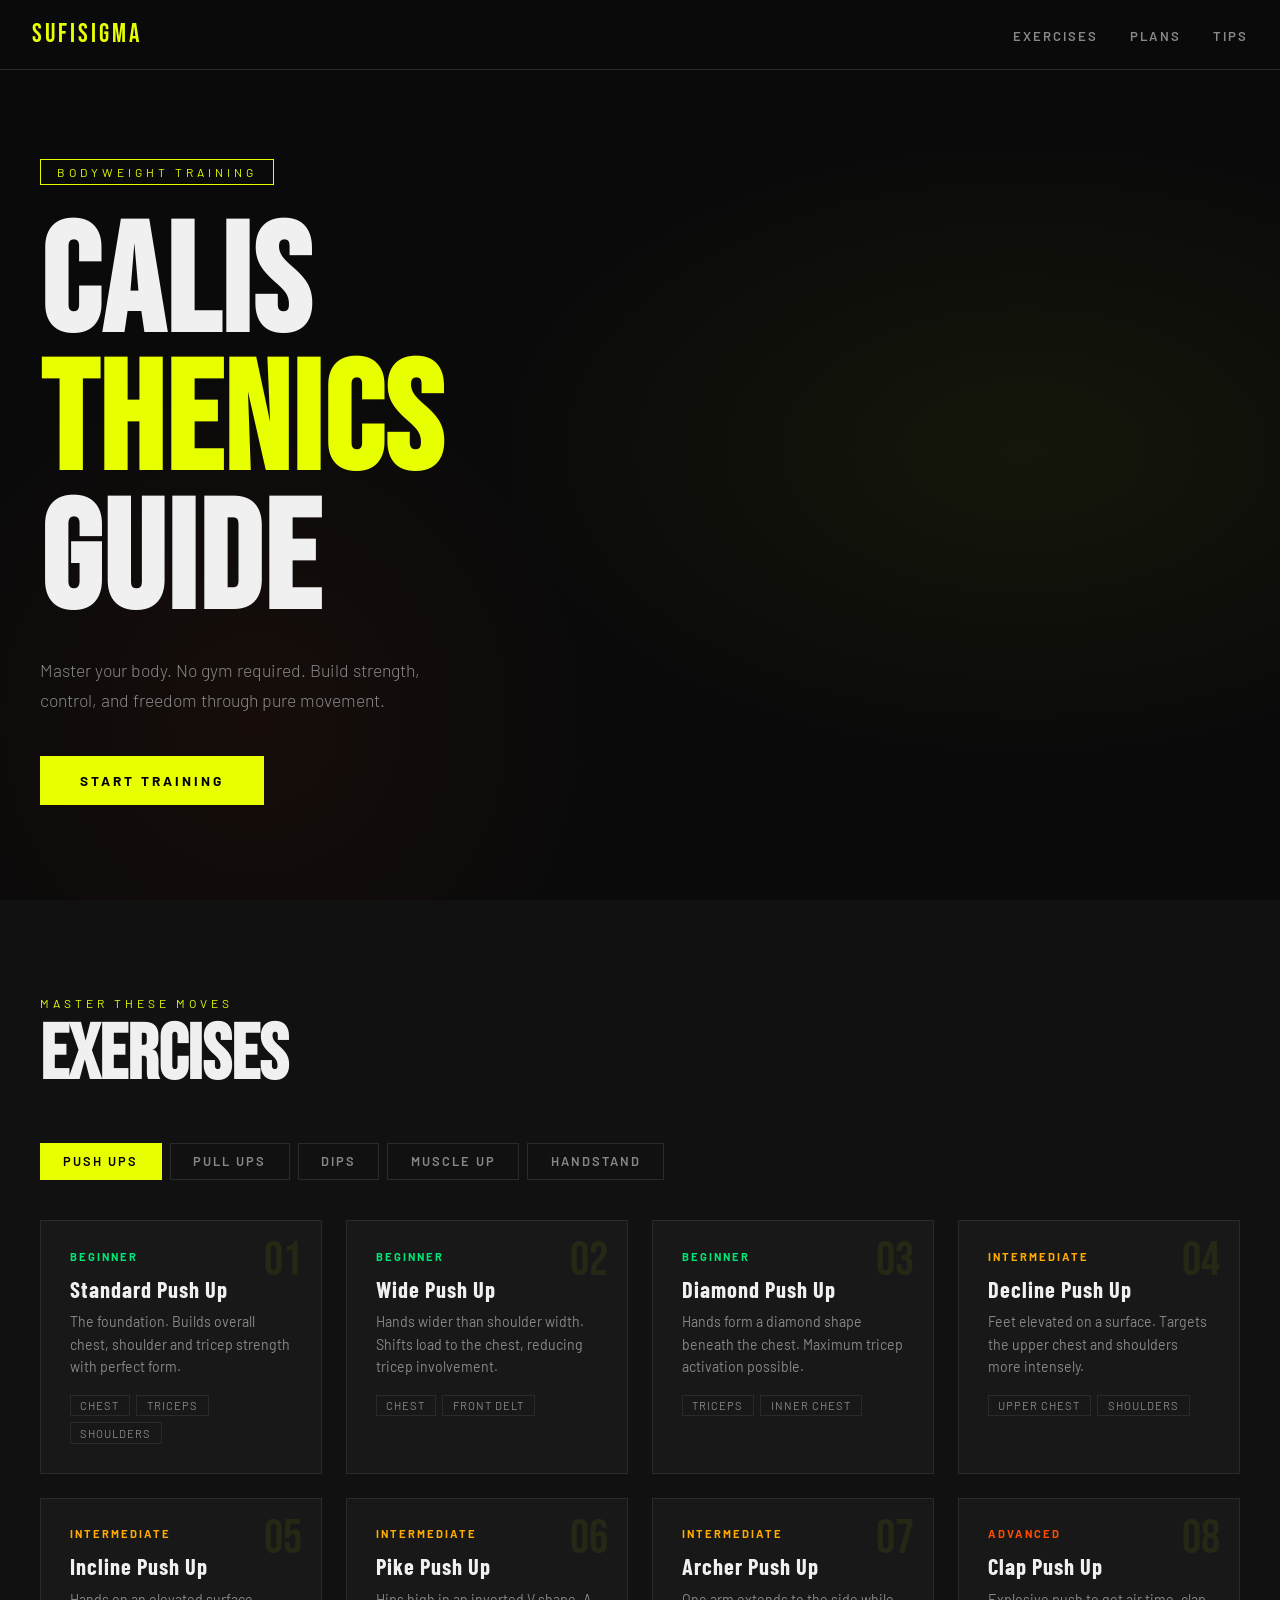
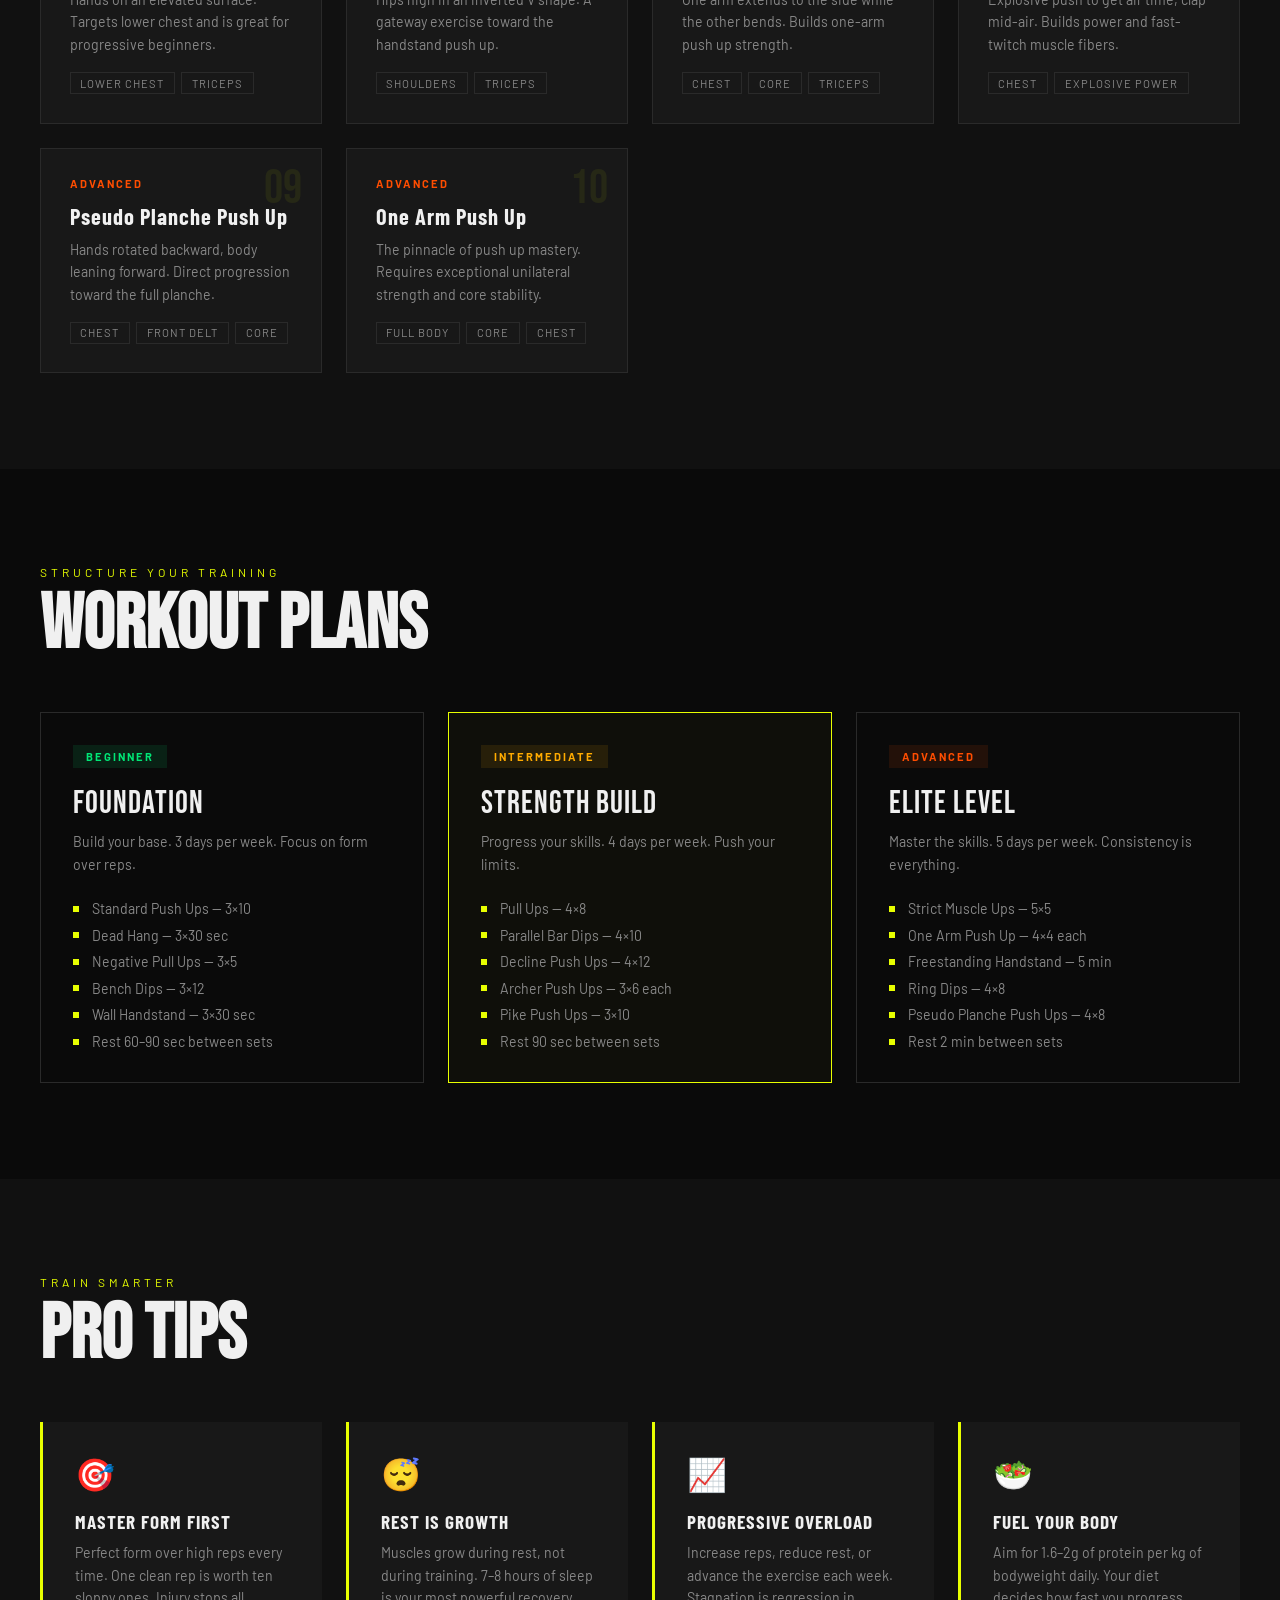
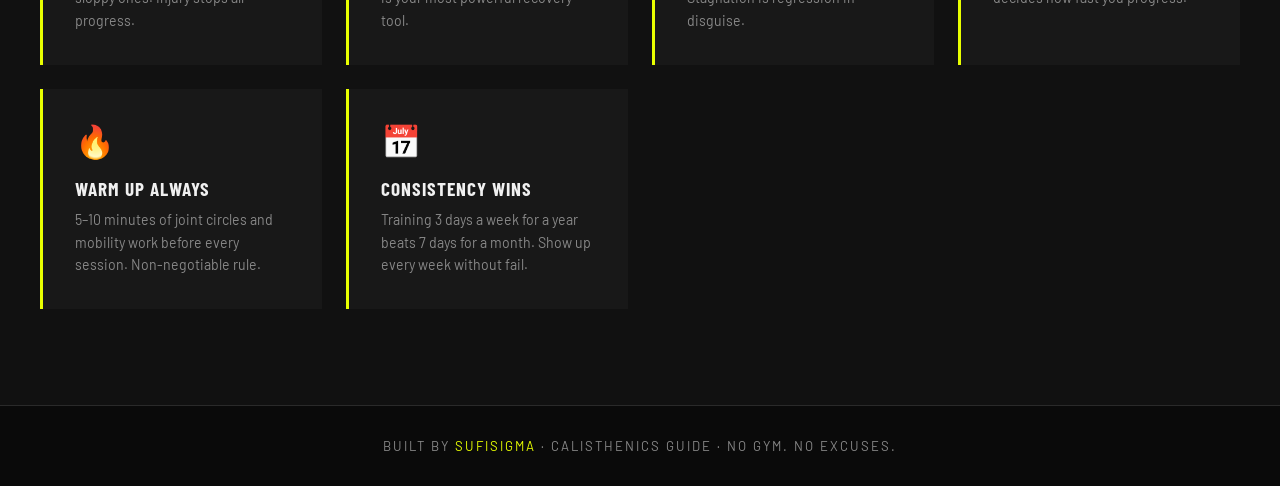
==== index.html @ 06568fb3 "Add files via upload" ====
<!DOCTYPE html>
<html lang="en">
<head>
<meta charset="UTF-8">
<meta name="viewport" content="width=device-width, initial-scale=1.0">
<title>SufiSigma | Calisthenics Guide</title>
<link href="https://fonts.googleapis.com/css2?family=Bebas+Neue&family=Barlow:wght@300;400;600;700&family=Barlow+Condensed:wght@700;900&display=swap" rel="stylesheet">
<style>
  :root {
    --bg: #0a0a0a;
    --bg2: #111111;
    --bg3: #181818;
    --accent: #e8ff00;
    --accent2: #ff4d00;
    --text: #f0f0f0;
    --muted: #888;
    --border: #2a2a2a;
  }
  * { margin: 0; padding: 0; box-sizing: border-box; }
  html { scroll-behavior: smooth; }
  body { background: var(--bg); color: var(--text); font-family: 'Barlow', sans-serif; overflow-x: hidden; }
  nav {
    position: fixed; top: 0; left: 0; right: 0; z-index: 100;
    display: flex; justify-content: space-between; align-items: center;
    padding: 1.2rem 2rem;
    background: rgba(10,10,10,0.9); backdrop-filter: blur(10px);
    border-bottom: 1px solid var(--border);
  }
  .nav-logo { font-family: 'Bebas Neue', sans-serif; font-size: 1.6rem; letter-spacing: 3px; color: var(--accent); }
  .nav-links { display: flex; gap: 2rem; list-style: none; }
  .nav-links a { color: var(--muted); text-decoration: none; font-size: 0.82rem; letter-spacing: 2px; text-transform: uppercase; font-weight: 600; transition: color 0.2s; }
  .nav-links a:hover { color: var(--accent); }
  .hero {
    min-height: 100vh; display: flex; align-items: center;
    position: relative; padding: 8rem 2rem 4rem; overflow: hidden;
  }
  .hero-bg {
    position: absolute; inset: 0;
    background: radial-gradient(ellipse 60% 50% at 80% 50%, rgba(232,255,0,0.05) 0%, transparent 70%),
                radial-gradient(ellipse 40% 60% at 20% 80%, rgba(255,77,0,0.05) 0%, transparent 70%);
  }
  .hero-content { max-width: 1200px; margin: 0 auto; width: 100%; position: relative; z-index: 1; }
  .hero-tag {
    display: inline-block; font-size: 0.75rem; letter-spacing: 4px; text-transform: uppercase;
    color: var(--accent); border: 1px solid var(--accent); padding: 0.3rem 1rem; margin-bottom: 2rem;
    animation: fadeUp 0.8s ease both;
  }
  .hero-title {
    font-family: 'Bebas Neue', sans-serif; font-size: clamp(4rem, 12vw, 10rem);
    line-height: 0.9; letter-spacing: 2px; animation: fadeUp 0.8s ease 0.1s both;
  }
  .hero-title span { color: var(--accent); }
  .hero-subtitle { font-size: 1.1rem; color: var(--muted); margin-top: 1.5rem; max-width: 400px; line-height: 1.7; font-weight: 300; animation: fadeUp 0.8s ease 0.2s both; }
  .hero-cta {
    display: inline-block; margin-top: 2.5rem; padding: 1rem 2.5rem;
    background: var(--accent); color: #000; font-weight: 700; font-size: 0.85rem;
    letter-spacing: 3px; text-transform: uppercase; text-decoration: none; transition: all 0.2s;
    animation: fadeUp 0.8s ease 0.3s both;
  }
  .hero-cta:hover { background: var(--accent2); color: #fff; transform: translateY(-2px); }
  section { padding: 6rem 2rem; }
  .section-inner { max-width: 1200px; margin: 0 auto; }
  .section-label { font-size: 0.75rem; letter-spacing: 4px; text-transform: uppercase; color: var(--accent); margin-bottom: 0.5rem; }
  .section-title { font-family: 'Bebas Neue', sans-serif; font-size: clamp(2.5rem, 6vw, 5rem); line-height: 1; margin-bottom: 3rem; }
  #exercises { background: var(--bg2); }
  .exercise-tabs { display: flex; gap: 0.5rem; flex-wrap: wrap; margin-bottom: 2.5rem; }
  .tab-btn {
    padding: 0.6rem 1.4rem; background: transparent; border: 1px solid var(--border);
    color: var(--muted); font-family: 'Barlow', sans-serif; font-size: 0.8rem; letter-spacing: 2px;
    text-transform: uppercase; cursor: pointer; transition: all 0.2s; font-weight: 600;
  }
  .tab-btn:hover, .tab-btn.active { background: var(--accent); border-color: var(--accent); color: #000; }
  .exercise-panel { display: none; }
  .exercise-panel.active { display: block; }
  .exercise-grid { display: grid; grid-template-columns: repeat(auto-fill, minmax(280px, 1fr)); gap: 1.5rem; }
  .exercise-card {
    background: var(--bg3); border: 1px solid var(--border); padding: 1.8rem;
    position: relative; overflow: hidden; transition: all 0.3s; cursor: pointer;
  }
  .exercise-card::before { content: ''; position: absolute; bottom: 0; left: 0; height: 3px; width: 0; background: var(--accent); transition: width 0.3s; }
  .exercise-card:hover { border-color: var(--accent); transform: translateY(-4px); }
  .exercise-card:hover::before { width: 100%; }
  .card-num { font-family: 'Bebas Neue', sans-serif; font-size: 3rem; color: rgba(232,255,0,0.07); position: absolute; top: 1rem; right: 1.2rem; line-height: 1; }
  .card-level { font-size: 0.7rem; letter-spacing: 2px; text-transform: uppercase; margin-bottom: 0.8rem; font-weight: 700; }
  .level-beginner { color: #00e676; }
  .level-intermediate { color: #ffab00; }
  .level-advanced { color: var(--accent2); }
  .card-title { font-family: 'Barlow Condensed', sans-serif; font-size: 1.4rem; font-weight: 700; margin-bottom: 0.6rem; letter-spacing: 1px; }
  .card-desc { font-size: 0.88rem; color: var(--muted); line-height: 1.6; }
  .card-muscles { margin-top: 1rem; display: flex; flex-wrap: wrap; gap: 0.4rem; }
  .muscle-tag { font-size: 0.7rem; padding: 0.2rem 0.6rem; border: 1px solid var(--border); color: var(--muted); letter-spacing: 1px; text-transform: uppercase; }
  #plans { background: var(--bg); }
  .plans-grid { display: grid; grid-template-columns: repeat(auto-fit, minmax(300px, 1fr)); gap: 1.5rem; }
  .plan-card { border: 1px solid var(--border); padding: 2rem; transition: all 0.3s; }
  .plan-card.featured { border-color: var(--accent); background: rgba(232,255,0,0.02); }
  .plan-card:hover { transform: translateY(-4px); }
  .plan-badge { display: inline-block; font-size: 0.7rem; letter-spacing: 2px; text-transform: uppercase; font-weight: 700; margin-bottom: 1rem; padding: 0.3rem 0.8rem; }
  .badge-beginner { background: rgba(0,230,118,0.1); color: #00e676; }
  .badge-intermediate { background: rgba(255,171,0,0.1); color: #ffab00; }
  .badge-advanced { background: rgba(255,77,0,0.1); color: var(--accent2); }
  .plan-title { font-family: 'Bebas Neue', sans-serif; font-size: 2rem; margin-bottom: 0.5rem; letter-spacing: 1px; }
  .plan-desc { font-size: 0.88rem; color: var(--muted); line-height: 1.6; margin-bottom: 1.5rem; }
  .plan-list { list-style: none; display: flex; flex-direction: column; gap: 0.6rem; }
  .plan-list li { display: flex; align-items: center; gap: 0.8rem; font-size: 0.88rem; color: var(--muted); }
  .plan-list li::before { content: ''; width: 6px; height: 6px; background: var(--accent); flex-shrink: 0; }
  #tips { background: var(--bg2); }
  .tips-grid { display: grid; grid-template-columns: repeat(auto-fit, minmax(250px, 1fr)); gap: 1.5rem; }
  .tip-card { padding: 2rem; border-left: 3px solid var(--accent); background: var(--bg3); transition: all 0.3s; }
  .tip-card:hover { transform: translateX(6px); }
  .tip-icon { font-size: 2rem; margin-bottom: 1rem; }
  .tip-title { font-family: 'Barlow Condensed', sans-serif; font-size: 1.2rem; font-weight: 700; letter-spacing: 1px; margin-bottom: 0.6rem; text-transform: uppercase; }
  .tip-text { font-size: 0.88rem; color: var(--muted); line-height: 1.6; }
  footer { border-top: 1px solid var(--border); padding: 2rem; text-align: center; color: var(--muted); font-size: 0.82rem; letter-spacing: 2px; text-transform: uppercase; }
  footer span { color: var(--accent); }
  @keyframes fadeUp { from { opacity: 0; transform: translateY(30px); } to { opacity: 1; transform: translateY(0); } }
  .fade-in { opacity: 0; transform: translateY(20px); transition: opacity 0.6s ease, transform 0.6s ease; }
  .fade-in.visible { opacity: 1; transform: translateY(0); }
  ::-webkit-scrollbar { width: 4px; }
  ::-webkit-scrollbar-track { background: var(--bg); }
  ::-webkit-scrollbar-thumb { background: var(--accent); }
  @media (max-width: 600px) {
    nav { padding: 1rem; }
    .nav-links { gap: 1rem; }
    .nav-links a { font-size: 0.72rem; }
    section { padding: 4rem 1.2rem; }
  }
</style>
</head>
<body>

<nav>
  <div class="nav-logo">SufiSigma</div>
  <ul class="nav-links">
    <li><a href="#exercises">Exercises</a></li>
    <li><a href="#plans">Plans</a></li>
    <li><a href="#tips">Tips</a></li>
  </ul>
</nav>

<section class="hero">
  <div class="hero-bg"></div>
  <div class="hero-content">
    <div class="hero-tag">Bodyweight Training</div>
    <h1 class="hero-title">CALIS<br><span>THENICS</span><br>GUIDE</h1>
    <p class="hero-subtitle">Master your body. No gym required. Build strength, control, and freedom through pure movement.</p>
    <a href="#exercises" class="hero-cta">Start Training</a>
  </div>
</section>

<section id="exercises">
  <div class="section-inner">
    <div class="section-label">Master These Moves</div>
    <h2 class="section-title">EXERCISES</h2>
    <div class="exercise-tabs">
      <button class="tab-btn active" onclick="showTab('pushups', this)">Push Ups</button>
      <button class="tab-btn" onclick="showTab('pullups', this)">Pull Ups</button>
      <button class="tab-btn" onclick="showTab('dips', this)">Dips</button>
      <button class="tab-btn" onclick="showTab('muscleup', this)">Muscle Up</button>
      <button class="tab-btn" onclick="showTab('handstand', this)">Handstand</button>
    </div>

    <!-- PUSH UPS -->
    <div class="exercise-panel active" id="pushups">
      <div class="exercise-grid">
        <div class="exercise-card fade-in"><div class="card-num">01</div><div class="card-level level-beginner">Beginner</div><div class="card-title">Standard Push Up</div><div class="card-desc">The foundation. Builds overall chest, shoulder and tricep strength with perfect form.</div><div class="card-muscles"><span class="muscle-tag">Chest</span><span class="muscle-tag">Triceps</span><span class="muscle-tag">Shoulders</span></div></div>
        <div class="exercise-card fade-in"><div class="card-num">02</div><div class="card-level level-beginner">Beginner</div><div class="card-title">Wide Push Up</div><div class="card-desc">Hands wider than shoulder width. Shifts load to the chest, reducing tricep involvement.</div><div class="card-muscles"><span class="muscle-tag">Chest</span><span class="muscle-tag">Front Delt</span></div></div>
        <div class="exercise-card fade-in"><div class="card-num">03</div><div class="card-level level-beginner">Beginner</div><div class="card-title">Diamond Push Up</div><div class="card-desc">Hands form a diamond shape beneath the chest. Maximum tricep activation possible.</div><div class="card-muscles"><span class="muscle-tag">Triceps</span><span class="muscle-tag">Inner Chest</span></div></div>
        <div class="exercise-card fade-in"><div class="card-num">04</div><div class="card-level level-intermediate">Intermediate</div><div class="card-title">Decline Push Up</div><div class="card-desc">Feet elevated on a surface. Targets the upper chest and shoulders more intensely.</div><div class="card-muscles"><span class="muscle-tag">Upper Chest</span><span class="muscle-tag">Shoulders</span></div></div>
        <div class="exercise-card fade-in"><div class="card-num">05</div><div class="card-level level-intermediate">Intermediate</div><div class="card-title">Incline Push Up</div><div class="card-desc">Hands on an elevated surface. Targets lower chest and is great for progressive beginners.</div><div class="card-muscles"><span class="muscle-tag">Lower Chest</span><span class="muscle-tag">Triceps</span></div></div>
        <div class="exercise-card fade-in"><div class="card-num">06</div><div class="card-level level-intermediate">Intermediate</div><div class="card-title">Pike Push Up</div><div class="card-desc">Hips high in an inverted V shape. A gateway exercise toward the handstand push up.</div><div class="card-muscles"><span class="muscle-tag">Shoulders</span><span class="muscle-tag">Triceps</span></div></div>
        <div class="exercise-card fade-in"><div class="card-num">07</div><div class="card-level level-intermediate">Intermediate</div><div class="card-title">Archer Push Up</div><div class="card-desc">One arm extends to the side while the other bends. Builds one-arm push up strength.</div><div class="card-muscles"><span class="muscle-tag">Chest</span><span class="muscle-tag">Core</span><span class="muscle-tag">Triceps</span></div></div>
        <div class="exercise-card fade-in"><div class="card-num">08</div><div class="card-level level-advanced">Advanced</div><div class="card-title">Clap Push Up</div><div class="card-desc">Explosive push to get air time, clap mid-air. Builds power and fast-twitch muscle fibers.</div><div class="card-muscles"><span class="muscle-tag">Chest</span><span class="muscle-tag">Explosive Power</span></div></div>
        <div class="exercise-card fade-in"><div class="card-num">09</div><div class="card-level level-advanced">Advanced</div><div class="card-title">Pseudo Planche Push Up</div><div class="card-desc">Hands rotated backward, body leaning forward. Direct progression toward the full planche.</div><div class="card-muscles"><span class="muscle-tag">Chest</span><span class="muscle-tag">Front Delt</span><span class="muscle-tag">Core</span></div></div>
        <div class="exercise-card fade-in"><div class="card-num">10</div><div class="card-level level-advanced">Advanced</div><div class="card-title">One Arm Push Up</div><div class="card-desc">The pinnacle of push up mastery. Requires exceptional unilateral strength and core stability.</div><div class="card-muscles"><span class="muscle-tag">Full Body</span><span class="muscle-tag">Core</span><span class="muscle-tag">Chest</span></div></div>
      </div>
    </div>

    <!-- PULL UPS -->
    <div class="exercise-panel" id="pullups">
      <div class="exercise-grid">
        <div class="exercise-card fade-in"><div class="card-num">01</div><div class="card-level level-beginner">Beginner</div><div class="card-title">Dead Hang</div><div class="card-desc">Simply hang from the bar. Builds grip strength and decompresses the spine naturally.</div><div class="card-muscles"><span class="muscle-tag">Grip</span><span class="muscle-tag">Lats</span></div></div>
        <div class="exercise-card fade-in"><div class="card-num">02</div><div class="card-level level-beginner">Beginner</div><div class="card-title">Negative Pull Up</div><div class="card-desc">Jump to the top position and slowly lower yourself down. Excellent for building pull up strength.</div><div class="card-muscles"><span class="muscle-tag">Lats</span><span class="muscle-tag">Biceps</span></div></div>
        <div class="exercise-card fade-in"><div class="card-num">03</div><div class="card-level level-intermediate">Intermediate</div><div class="card-title">Standard Pull Up</div><div class="card-desc">Overhand grip, pull chest to bar. The king of back exercises using just your bodyweight.</div><div class="card-muscles"><span class="muscle-tag">Lats</span><span class="muscle-tag">Biceps</span><span class="muscle-tag">Rear Delt</span></div></div>
        <div class="exercise-card fade-in"><div class="card-num">04</div><div class="card-level level-intermediate">Intermediate</div><div class="card-title">Chin Up</div><div class="card-desc">Underhand grip. Greater bicep activation compared to standard pull ups.</div><div class="card-muscles"><span class="muscle-tag">Biceps</span><span class="muscle-tag">Lats</span></div></div>
        <div class="exercise-card fade-in"><div class="card-num">05</div><div class="card-level level-advanced">Advanced</div><div class="card-title">Archer Pull Up</div><div class="card-desc">One arm pulls while the other extends sideways. Progression toward one-arm pull ups.</div><div class="card-muscles"><span class="muscle-tag">Lats</span><span class="muscle-tag">Biceps</span><span class="muscle-tag">Core</span></div></div>
      </div>
    </div>

    <!-- DIPS -->
    <div class="exercise-panel" id="dips">
      <div class="exercise-grid">
        <div class="exercise-card fade-in"><div class="card-num">01</div><div class="card-level level-beginner">Beginner</div><div class="card-title">Bench Dip</div><div class="card-desc">Hands on a bench behind you, legs extended. Great intro to the dip movement pattern.</div><div class="card-muscles"><span class="muscle-tag">Triceps</span><span class="muscle-tag">Chest</span></div></div>
        <div class="exercise-card fade-in"><div class="card-num">02</div><div class="card-level level-intermediate">Intermediate</div><div class="card-title">Parallel Bar Dip</div><div class="card-desc">Classic dip between parallel bars. Lean forward for chest, stay upright for triceps.</div><div class="card-muscles"><span class="muscle-tag">Chest</span><span class="muscle-tag">Triceps</span><span class="muscle-tag">Shoulders</span></div></div>
        <div class="exercise-card fade-in"><div class="card-num">03</div><div class="card-level level-advanced">Advanced</div><div class="card-title">Korean Dip</div><div class="card-desc">Bar behind the body, dipping downward. Extreme shoulder mobility and strength required.</div><div class="card-muscles"><span class="muscle-tag">Shoulders</span><span class="muscle-tag">Triceps</span></div></div>
        <div class="exercise-card fade-in"><div class="card-num">04</div><div class="card-level level-advanced">Advanced</div><div class="card-title">Ring Dip</div><div class="card-desc">Dips on gymnastic rings. Unstable surface demands far more stabilizer muscle activation.</div><div class="card-muscles"><span class="muscle-tag">Chest</span><span class="muscle-tag">Core</span><span class="muscle-tag">Triceps</span></div></div>
      </div>
    </div>

    <!-- MUSCLE UP -->
    <div class="exercise-panel" id="muscleup">
      <div class="exercise-grid">
        <div class="exercise-card fade-in"><div class="card-num">01</div><div class="card-level level-intermediate">Intermediate</div><div class="card-title">Kipping Muscle Up</div><div class="card-desc">Use momentum to swing and transition over the bar. A good starting point before strict.</div><div class="card-muscles"><span class="muscle-tag">Full Upper Body</span><span class="muscle-tag">Core</span></div></div>
        <div class="exercise-card fade-in"><div class="card-num">02</div><div class="card-level level-advanced">Advanced</div><div class="card-title">Strict Muscle Up</div><div class="card-desc">No momentum. Pull explosively past the bar and press out. Elite level strength required.</div><div class="card-muscles"><span class="muscle-tag">Lats</span><span class="muscle-tag">Chest</span><span class="muscle-tag">Triceps</span></div></div>
        <div class="exercise-card fade-in"><div class="card-num">03</div><div class="card-level level-advanced">Advanced</div><div class="card-title">Ring Muscle Up</div><div class="card-desc">Muscle up on gymnastic rings. The hardest variation requiring total body control.</div><div class="card-muscles"><span class="muscle-tag">Full Body</span><span class="muscle-tag">Stabilizers</span></div></div>
      </div>
    </div>

    <!-- HANDSTAND -->
    <div class="exercise-panel" id="handstand">
      <div class="exercise-grid">
        <div class="exercise-card fade-in"><div class="card-num">01</div><div class="card-level level-beginner">Beginner</div><div class="card-title">Wall Handstand</div><div class="card-desc">Kick up against a wall for support. Builds wrist strength and comfort being inverted.</div><div class="card-muscles"><span class="muscle-tag">Shoulders</span><span class="muscle-tag">Wrists</span><span class="muscle-tag">Core</span></div></div>
        <div class="exercise-card fade-in"><div class="card-num">02</div><div class="card-level level-intermediate">Intermediate</div><div class="card-title">Freestanding Handstand</div><div class="card-desc">Balance on your hands without any support. Requires months of consistent daily practice.</div><div class="card-muscles"><span class="muscle-tag">Full Body</span><span class="muscle-tag">Balance</span></div></div>
        <div class="exercise-card fade-in"><div class="card-num">03</div><div class="card-level level-advanced">Advanced</div><div class="card-title">Handstand Push Up</div><div class="card-desc">Lower head to ground and press back while inverted. Ultimate overhead shoulder strength.</div><div class="card-muscles"><span class="muscle-tag">Shoulders</span><span class="muscle-tag">Triceps</span><span class="muscle-tag">Core</span></div></div>
      </div>
    </div>
  </div>
</section>

<section id="plans">
  <div class="section-inner">
    <div class="section-label">Structure Your Training</div>
    <h2 class="section-title">WORKOUT PLANS</h2>
    <div class="plans-grid">
      <div class="plan-card fade-in">
        <div class="plan-badge badge-beginner">Beginner</div>
        <div class="plan-title">Foundation</div>
        <p class="plan-desc">Build your base. 3 days per week. Focus on form over reps.</p>
        <ul class="plan-list">
          <li>Standard Push Ups — 3×10</li>
          <li>Dead Hang — 3×30 sec</li>
          <li>Negative Pull Ups — 3×5</li>
          <li>Bench Dips — 3×12</li>
          <li>Wall Handstand — 3×30 sec</li>
          <li>Rest 60–90 sec between sets</li>
        </ul>
      </div>
      <div class="plan-card featured fade-in">
        <div class="plan-badge badge-intermediate">Intermediate</div>
        <div class="plan-title">Strength Build</div>
        <p class="plan-desc">Progress your skills. 4 days per week. Push your limits.</p>
        <ul class="plan-list">
          <li>Pull Ups — 4×8</li>
          <li>Parallel Bar Dips — 4×10</li>
          <li>Decline Push Ups — 4×12</li>
          <li>Archer Push Ups — 3×6 each</li>
          <li>Pike Push Ups — 3×10</li>
          <li>Rest 90 sec between sets</li>
        </ul>
      </div>
      <div class="plan-card fade-in">
        <div class="plan-badge badge-advanced">Advanced</div>
        <div class="plan-title">Elite Level</div>
        <p class="plan-desc">Master the skills. 5 days per week. Consistency is everything.</p>
        <ul class="plan-list">
          <li>Strict Muscle Ups — 5×5</li>
          <li>One Arm Push Up — 4×4 each</li>
          <li>Freestanding Handstand — 5 min</li>
          <li>Ring Dips — 4×8</li>
          <li>Pseudo Planche Push Ups — 4×8</li>
          <li>Rest 2 min between sets</li>
        </ul>
      </div>
    </div>
  </div>
</section>

<section id="tips">
  <div class="section-inner">
    <div class="section-label">Train Smarter</div>
    <h2 class="section-title">PRO TIPS</h2>
    <div class="tips-grid">
      <div class="tip-card fade-in"><div class="tip-icon">🎯</div><div class="tip-title">Master Form First</div><p class="tip-text">Perfect form over high reps every time. One clean rep is worth ten sloppy ones. Injury stops all progress.</p></div>
      <div class="tip-card fade-in"><div class="tip-icon">😴</div><div class="tip-title">Rest is Growth</div><p class="tip-text">Muscles grow during rest, not during training. 7–8 hours of sleep is your most powerful recovery tool.</p></div>
      <div class="tip-card fade-in"><div class="tip-icon">📈</div><div class="tip-title">Progressive Overload</div><p class="tip-text">Increase reps, reduce rest, or advance the exercise each week. Stagnation is regression in disguise.</p></div>
      <div class="tip-card fade-in"><div class="tip-icon">🥗</div><div class="tip-title">Fuel Your Body</div><p class="tip-text">Aim for 1.6–2g of protein per kg of bodyweight daily. Your diet decides how fast you progress.</p></div>
      <div class="tip-card fade-in"><div class="tip-icon">🔥</div><div class="tip-title">Warm Up Always</div><p class="tip-text">5–10 minutes of joint circles and mobility work before every session. Non-negotiable rule.</p></div>
      <div class="tip-card fade-in"><div class="tip-icon">📅</div><div class="tip-title">Consistency Wins</div><p class="tip-text">Training 3 days a week for a year beats 7 days for a month. Show up every week without fail.</p></div>
    </div>
  </div>
</section>

<footer>
  <p>Built by <span>SufiSigma</span> · Calisthenics Guide · No Gym. No Excuses.</p>
</footer>

<script>
  function showTab(id, btn) {
    document.querySelectorAll('.exercise-panel').forEach(p => p.classList.remove('active'));
    document.querySelectorAll('.tab-btn').forEach(b => b.classList.remove('active'));
    document.getElementById(id).classList.add('active');
    btn.classList.add('active');
    document.querySelectorAll('#' + id + ' .fade-in').forEach((el, i) => {
      el.classList.remove('visible');
      setTimeout(() => el.classList.add('visible'), i * 80);
    });
  }
  const observer = new IntersectionObserver((entries) => {
    entries.forEach(e => { if (e.isIntersecting) e.target.classList.add('visible'); });
  }, { threshold: 0.1 });
  document.querySelectorAll('.fade-in').forEach(el => observer.observe(el));
  setTimeout(() => {
    document.querySelectorAll('#pushups .fade-in').forEach((el, i) => {
      setTimeout(() => el.classList.add('visible'), i * 80);
    });
  }, 300);
</script>
</body>
</html>
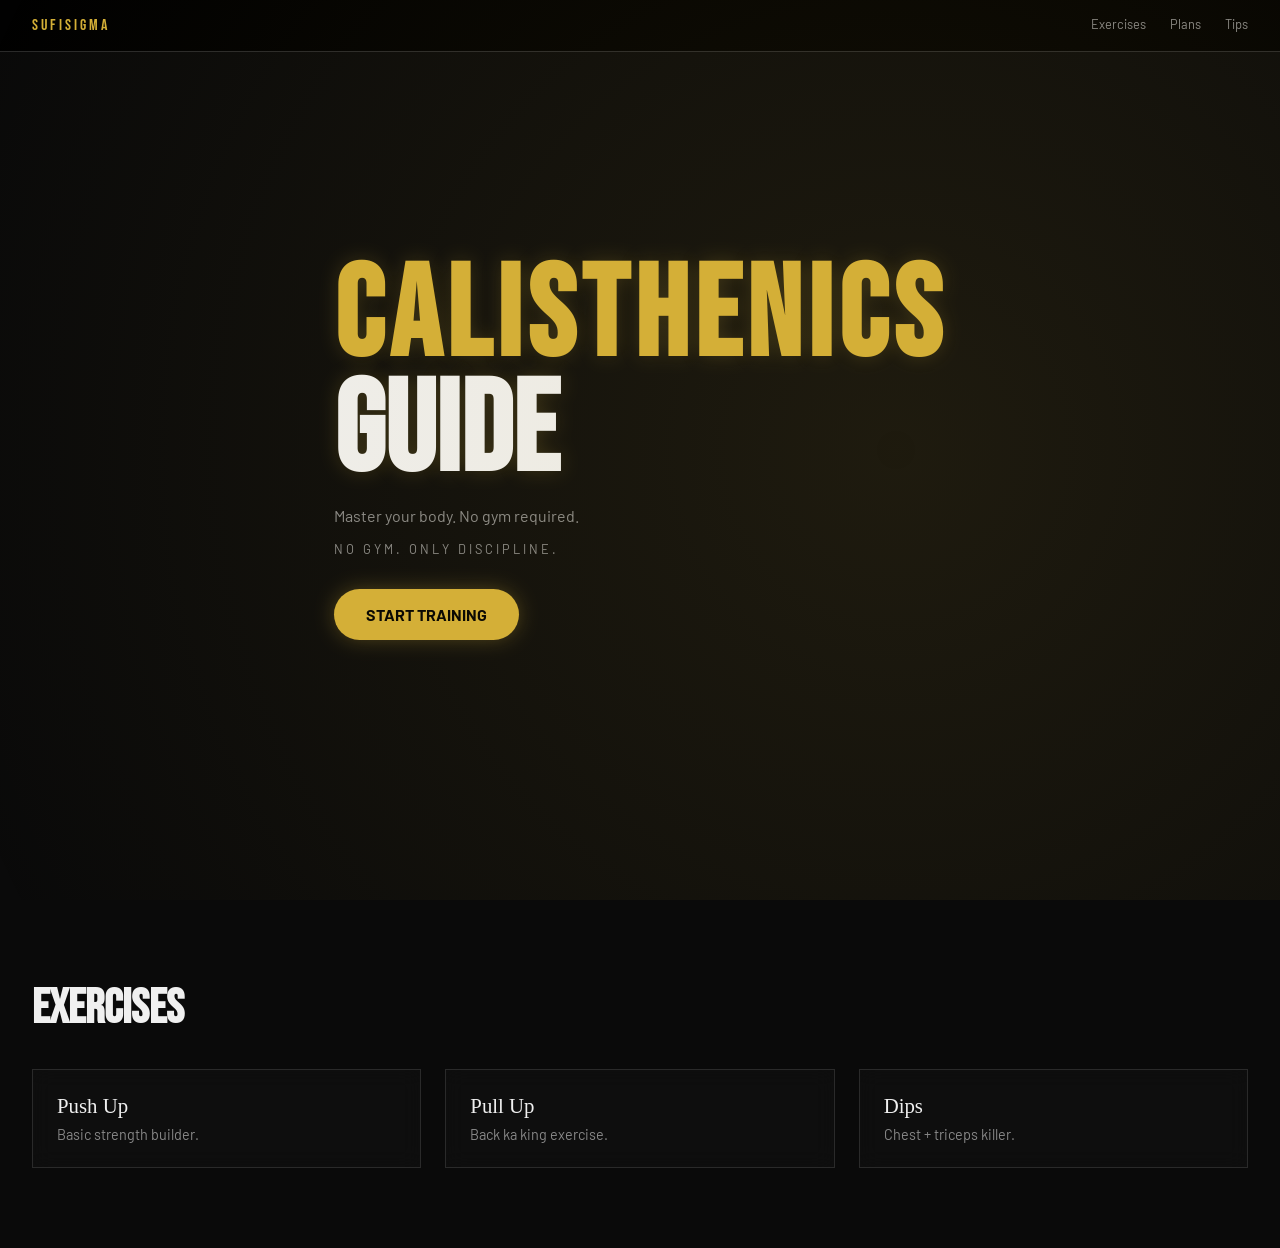
==== commit 86582c30: "Add files via upload" ====
--- a/index.html
+++ b/index.html
@@ -4,305 +4,197 @@
 <meta charset="UTF-8">
 <meta name="viewport" content="width=device-width, initial-scale=1.0">
 <title>SufiSigma | Calisthenics Guide</title>
+
 <link href="https://fonts.googleapis.com/css2?family=Bebas+Neue&family=Barlow:wght@300;400;600;700&family=Barlow+Condensed:wght@700;900&display=swap" rel="stylesheet">
+
 <style>
-  :root {
-    --bg: #0a0a0a;
-    --bg2: #111111;
-    --bg3: #181818;
-    --accent: #e8ff00;
-    --accent2: #ff4d00;
-    --text: #f0f0f0;
-    --muted: #888;
-    --border: #2a2a2a;
-  }
-  * { margin: 0; padding: 0; box-sizing: border-box; }
-  html { scroll-behavior: smooth; }
-  body { background: var(--bg); color: var(--text); font-family: 'Barlow', sans-serif; overflow-x: hidden; }
-  nav {
-    position: fixed; top: 0; left: 0; right: 0; z-index: 100;
-    display: flex; justify-content: space-between; align-items: center;
-    padding: 1.2rem 2rem;
-    background: rgba(10,10,10,0.9); backdrop-filter: blur(10px);
-    border-bottom: 1px solid var(--border);
-  }
-  .nav-logo { font-family: 'Bebas Neue', sans-serif; font-size: 1.6rem; letter-spacing: 3px; color: var(--accent); }
-  .nav-links { display: flex; gap: 2rem; list-style: none; }
-  .nav-links a { color: var(--muted); text-decoration: none; font-size: 0.82rem; letter-spacing: 2px; text-transform: uppercase; font-weight: 600; transition: color 0.2s; }
-  .nav-links a:hover { color: var(--accent); }
-  .hero {
-    min-height: 100vh; display: flex; align-items: center;
-    position: relative; padding: 8rem 2rem 4rem; overflow: hidden;
-  }
-  .hero-bg {
-    position: absolute; inset: 0;
-    background: radial-gradient(ellipse 60% 50% at 80% 50%, rgba(232,255,0,0.05) 0%, transparent 70%),
-                radial-gradient(ellipse 40% 60% at 20% 80%, rgba(255,77,0,0.05) 0%, transparent 70%);
-  }
-  .hero-content { max-width: 1200px; margin: 0 auto; width: 100%; position: relative; z-index: 1; }
-  .hero-tag {
-    display: inline-block; font-size: 0.75rem; letter-spacing: 4px; text-transform: uppercase;
-    color: var(--accent); border: 1px solid var(--accent); padding: 0.3rem 1rem; margin-bottom: 2rem;
-    animation: fadeUp 0.8s ease both;
-  }
-  .hero-title {
-    font-family: 'Bebas Neue', sans-serif; font-size: clamp(4rem, 12vw, 10rem);
-    line-height: 0.9; letter-spacing: 2px; animation: fadeUp 0.8s ease 0.1s both;
-  }
-  .hero-title span { color: var(--accent); }
-  .hero-subtitle { font-size: 1.1rem; color: var(--muted); margin-top: 1.5rem; max-width: 400px; line-height: 1.7; font-weight: 300; animation: fadeUp 0.8s ease 0.2s both; }
-  .hero-cta {
-    display: inline-block; margin-top: 2.5rem; padding: 1rem 2.5rem;
-    background: var(--accent); color: #000; font-weight: 700; font-size: 0.85rem;
-    letter-spacing: 3px; text-transform: uppercase; text-decoration: none; transition: all 0.2s;
-    animation: fadeUp 0.8s ease 0.3s both;
-  }
-  .hero-cta:hover { background: var(--accent2); color: #fff; transform: translateY(-2px); }
-  section { padding: 6rem 2rem; }
-  .section-inner { max-width: 1200px; margin: 0 auto; }
-  .section-label { font-size: 0.75rem; letter-spacing: 4px; text-transform: uppercase; color: var(--accent); margin-bottom: 0.5rem; }
-  .section-title { font-family: 'Bebas Neue', sans-serif; font-size: clamp(2.5rem, 6vw, 5rem); line-height: 1; margin-bottom: 3rem; }
-  #exercises { background: var(--bg2); }
-  .exercise-tabs { display: flex; gap: 0.5rem; flex-wrap: wrap; margin-bottom: 2.5rem; }
-  .tab-btn {
-    padding: 0.6rem 1.4rem; background: transparent; border: 1px solid var(--border);
-    color: var(--muted); font-family: 'Barlow', sans-serif; font-size: 0.8rem; letter-spacing: 2px;
-    text-transform: uppercase; cursor: pointer; transition: all 0.2s; font-weight: 600;
-  }
-  .tab-btn:hover, .tab-btn.active { background: var(--accent); border-color: var(--accent); color: #000; }
-  .exercise-panel { display: none; }
-  .exercise-panel.active { display: block; }
-  .exercise-grid { display: grid; grid-template-columns: repeat(auto-fill, minmax(280px, 1fr)); gap: 1.5rem; }
-  .exercise-card {
-    background: var(--bg3); border: 1px solid var(--border); padding: 1.8rem;
-    position: relative; overflow: hidden; transition: all 0.3s; cursor: pointer;
-  }
-  .exercise-card::before { content: ''; position: absolute; bottom: 0; left: 0; height: 3px; width: 0; background: var(--accent); transition: width 0.3s; }
-  .exercise-card:hover { border-color: var(--accent); transform: translateY(-4px); }
-  .exercise-card:hover::before { width: 100%; }
-  .card-num { font-family: 'Bebas Neue', sans-serif; font-size: 3rem; color: rgba(232,255,0,0.07); position: absolute; top: 1rem; right: 1.2rem; line-height: 1; }
-  .card-level { font-size: 0.7rem; letter-spacing: 2px; text-transform: uppercase; margin-bottom: 0.8rem; font-weight: 700; }
-  .level-beginner { color: #00e676; }
-  .level-intermediate { color: #ffab00; }
-  .level-advanced { color: var(--accent2); }
-  .card-title { font-family: 'Barlow Condensed', sans-serif; font-size: 1.4rem; font-weight: 700; margin-bottom: 0.6rem; letter-spacing: 1px; }
-  .card-desc { font-size: 0.88rem; color: var(--muted); line-height: 1.6; }
-  .card-muscles { margin-top: 1rem; display: flex; flex-wrap: wrap; gap: 0.4rem; }
-  .muscle-tag { font-size: 0.7rem; padding: 0.2rem 0.6rem; border: 1px solid var(--border); color: var(--muted); letter-spacing: 1px; text-transform: uppercase; }
-  #plans { background: var(--bg); }
-  .plans-grid { display: grid; grid-template-columns: repeat(auto-fit, minmax(300px, 1fr)); gap: 1.5rem; }
-  .plan-card { border: 1px solid var(--border); padding: 2rem; transition: all 0.3s; }
-  .plan-card.featured { border-color: var(--accent); background: rgba(232,255,0,0.02); }
-  .plan-card:hover { transform: translateY(-4px); }
-  .plan-badge { display: inline-block; font-size: 0.7rem; letter-spacing: 2px; text-transform: uppercase; font-weight: 700; margin-bottom: 1rem; padding: 0.3rem 0.8rem; }
-  .badge-beginner { background: rgba(0,230,118,0.1); color: #00e676; }
-  .badge-intermediate { background: rgba(255,171,0,0.1); color: #ffab00; }
-  .badge-advanced { background: rgba(255,77,0,0.1); color: var(--accent2); }
-  .plan-title { font-family: 'Bebas Neue', sans-serif; font-size: 2rem; margin-bottom: 0.5rem; letter-spacing: 1px; }
-  .plan-desc { font-size: 0.88rem; color: var(--muted); line-height: 1.6; margin-bottom: 1.5rem; }
-  .plan-list { list-style: none; display: flex; flex-direction: column; gap: 0.6rem; }
-  .plan-list li { display: flex; align-items: center; gap: 0.8rem; font-size: 0.88rem; color: var(--muted); }
-  .plan-list li::before { content: ''; width: 6px; height: 6px; background: var(--accent); flex-shrink: 0; }
-  #tips { background: var(--bg2); }
-  .tips-grid { display: grid; grid-template-columns: repeat(auto-fit, minmax(250px, 1fr)); gap: 1.5rem; }
-  .tip-card { padding: 2rem; border-left: 3px solid var(--accent); background: var(--bg3); transition: all 0.3s; }
-  .tip-card:hover { transform: translateX(6px); }
-  .tip-icon { font-size: 2rem; margin-bottom: 1rem; }
-  .tip-title { font-family: 'Barlow Condensed', sans-serif; font-size: 1.2rem; font-weight: 700; letter-spacing: 1px; margin-bottom: 0.6rem; text-transform: uppercase; }
-  .tip-text { font-size: 0.88rem; color: var(--muted); line-height: 1.6; }
-  footer { border-top: 1px solid var(--border); padding: 2rem; text-align: center; color: var(--muted); font-size: 0.82rem; letter-spacing: 2px; text-transform: uppercase; }
-  footer span { color: var(--accent); }
-  @keyframes fadeUp { from { opacity: 0; transform: translateY(30px); } to { opacity: 1; transform: translateY(0); } }
-  .fade-in { opacity: 0; transform: translateY(20px); transition: opacity 0.6s ease, transform 0.6s ease; }
-  .fade-in.visible { opacity: 1; transform: translateY(0); }
-  ::-webkit-scrollbar { width: 4px; }
-  ::-webkit-scrollbar-track { background: var(--bg); }
-  ::-webkit-scrollbar-thumb { background: var(--accent); }
-  @media (max-width: 600px) {
-    nav { padding: 1rem; }
-    .nav-links { gap: 1rem; }
-    .nav-links a { font-size: 0.72rem; }
-    section { padding: 4rem 1.2rem; }
-  }
+:root {
+  --bg: #0a0a0a;
+  --bg2: #111;
+  --bg3: #181818;
+  --accent: #d4af37; /* GOLD */
+  --accent2: #ff4d00;
+  --text: #f0f0f0;
+  --muted: #888;
+  --border: #2a2a2a;
+}
+
+* {margin:0;padding:0;box-sizing:border-box;}
+body {background:var(--bg);color:var(--text);font-family:'Barlow',sans-serif;}
+
+nav {
+  position:fixed;top:0;width:100%;
+  display:flex;justify-content:space-between;
+  padding:1rem 2rem;
+  background:rgba(0,0,0,0.9);
+  border-bottom:1px solid var(--border);
+}
+.nav-logo {
+  font-family:'Bebas Neue';
+  letter-spacing:3px;
+  color:var(--accent);
+}
+.nav-links {display:flex;gap:1.5rem;}
+.nav-links a {
+  color:var(--muted);
+  text-decoration:none;
+  font-size:0.8rem;
+}
+.nav-links a:hover {color:var(--accent);}
+
+/* HERO */
+.hero {
+  height:100vh;
+  display:flex;
+  align-items:center;
+  padding:6rem 2rem;
+  position:relative;
+}
+.hero-bg {
+  position:absolute;inset:0;
+  background:radial-gradient(circle at 70% 50%, rgba(212,175,55,0.1), transparent);
+}
+.hero-content {max-width:1200px;margin:auto;}
+
+.hero-title {
+  font-family:'Bebas Neue';
+  font-size:clamp(4rem,10vw,9rem);
+  line-height:0.9;
+  text-shadow:0 0 20px rgba(212,175,55,0.2);
+}
+.main-word {
+  color:var(--accent);
+  letter-spacing:6px;
+}
+
+.hero-subtitle {
+  margin-top:1rem;
+  color:var(--muted);
+}
+
+.hero-cta {
+  display:inline-block;
+  margin-top:2rem;
+  padding:1rem 2rem;
+  background:var(--accent);
+  color:#000;
+  border-radius:30px;
+  text-decoration:none;
+  font-weight:700;
+  box-shadow:0 0 20px rgba(212,175,55,0.3);
+}
+.hero-cta:hover {
+  box-shadow:0 0 30px rgba(212,175,55,0.6);
+}
+
+.hero-quote {
+  margin-top:1rem;
+  font-size:0.8rem;
+  letter-spacing:3px;
+  color:var(--muted);
+}
+
+/* SECTION */
+section {padding:5rem 2rem;}
+.section-title {
+  font-family:'Bebas Neue';
+  font-size:3rem;
+  margin-bottom:2rem;
+}
+
+/* CARDS */
+.exercise-grid {
+  display:grid;
+  grid-template-columns:repeat(auto-fit,minmax(250px,1fr));
+  gap:1.5rem;
+}
+
+.exercise-card {
+  background:rgba(255,255,255,0.02);
+  backdrop-filter:blur(10px);
+  border:1px solid var(--border);
+  padding:1.5rem;
+  transition:0.3s;
+}
+.exercise-card:hover {
+  transform:translateY(-5px) scale(1.02);
+  border-color:var(--accent);
+}
+
+.card-title {
+  font-family:'Barlow Condensed';
+  font-size:1.3rem;
+}
+
+.card-desc {
+  font-size:0.9rem;
+  color:var(--muted);
+  margin-top:0.5rem;
+}
+
+/* SCROLLBAR */
+::-webkit-scrollbar {width:4px;}
+::-webkit-scrollbar-thumb {
+  background:linear-gradient(#d4af37,#ff4d00);
+}
 </style>
 </head>
+
 <body>
 
 <nav>
   <div class="nav-logo">SufiSigma</div>
-  <ul class="nav-links">
-    <li><a href="#exercises">Exercises</a></li>
-    <li><a href="#plans">Plans</a></li>
-    <li><a href="#tips">Tips</a></li>
-  </ul>
+  <div class="nav-links">
+    <a href="#">Exercises</a>
+    <a href="#">Plans</a>
+    <a href="#">Tips</a>
+  </div>
 </nav>
 
 <section class="hero">
   <div class="hero-bg"></div>
   <div class="hero-content">
-    <div class="hero-tag">Bodyweight Training</div>
-    <h1 class="hero-title">CALIS<br><span>THENICS</span><br>GUIDE</h1>
-    <p class="hero-subtitle">Master your body. No gym required. Build strength, control, and freedom through pure movement.</p>
-    <a href="#exercises" class="hero-cta">Start Training</a>
+    
+    <h1 class="hero-title">
+      <span class="main-word">CALISTHENICS</span><br>
+      GUIDE
+    </h1>
+
+    <p class="hero-subtitle">
+      Master your body. No gym required.
+    </p>
+
+    <p class="hero-quote">
+      NO GYM. ONLY DISCIPLINE.
+    </p>
+
+    <a href="#" class="hero-cta">START TRAINING</a>
+
   </div>
 </section>
 
-<section id="exercises">
-  <div class="section-inner">
-    <div class="section-label">Master These Moves</div>
-    <h2 class="section-title">EXERCISES</h2>
-    <div class="exercise-tabs">
-      <button class="tab-btn active" onclick="showTab('pushups', this)">Push Ups</button>
-      <button class="tab-btn" onclick="showTab('pullups', this)">Pull Ups</button>
-      <button class="tab-btn" onclick="showTab('dips', this)">Dips</button>
-      <button class="tab-btn" onclick="showTab('muscleup', this)">Muscle Up</button>
-      <button class="tab-btn" onclick="showTab('handstand', this)">Handstand</button>
+<section>
+  <h2 class="section-title">EXERCISES</h2>
+
+  <div class="exercise-grid">
+
+    <div class="exercise-card">
+      <div class="card-title">Push Up</div>
+      <div class="card-desc">Basic strength builder.</div>
     </div>
 
-    <!-- PUSH UPS -->
-    <div class="exercise-panel active" id="pushups">
-      <div class="exercise-grid">
-        <div class="exercise-card fade-in"><div class="card-num">01</div><div class="card-level level-beginner">Beginner</div><div class="card-title">Standard Push Up</div><div class="card-desc">The foundation. Builds overall chest, shoulder and tricep strength with perfect form.</div><div class="card-muscles"><span class="muscle-tag">Chest</span><span class="muscle-tag">Triceps</span><span class="muscle-tag">Shoulders</span></div></div>
-        <div class="exercise-card fade-in"><div class="card-num">02</div><div class="card-level level-beginner">Beginner</div><div class="card-title">Wide Push Up</div><div class="card-desc">Hands wider than shoulder width. Shifts load to the chest, reducing tricep involvement.</div><div class="card-muscles"><span class="muscle-tag">Chest</span><span class="muscle-tag">Front Delt</span></div></div>
-        <div class="exercise-card fade-in"><div class="card-num">03</div><div class="card-level level-beginner">Beginner</div><div class="card-title">Diamond Push Up</div><div class="card-desc">Hands form a diamond shape beneath the chest. Maximum tricep activation possible.</div><div class="card-muscles"><span class="muscle-tag">Triceps</span><span class="muscle-tag">Inner Chest</span></div></div>
-        <div class="exercise-card fade-in"><div class="card-num">04</div><div class="card-level level-intermediate">Intermediate</div><div class="card-title">Decline Push Up</div><div class="card-desc">Feet elevated on a surface. Targets the upper chest and shoulders more intensely.</div><div class="card-muscles"><span class="muscle-tag">Upper Chest</span><span class="muscle-tag">Shoulders</span></div></div>
-        <div class="exercise-card fade-in"><div class="card-num">05</div><div class="card-level level-intermediate">Intermediate</div><div class="card-title">Incline Push Up</div><div class="card-desc">Hands on an elevated surface. Targets lower chest and is great for progressive beginners.</div><div class="card-muscles"><span class="muscle-tag">Lower Chest</span><span class="muscle-tag">Triceps</span></div></div>
-        <div class="exercise-card fade-in"><div class="card-num">06</div><div class="card-level level-intermediate">Intermediate</div><div class="card-title">Pike Push Up</div><div class="card-desc">Hips high in an inverted V shape. A gateway exercise toward the handstand push up.</div><div class="card-muscles"><span class="muscle-tag">Shoulders</span><span class="muscle-tag">Triceps</span></div></div>
-        <div class="exercise-card fade-in"><div class="card-num">07</div><div class="card-level level-intermediate">Intermediate</div><div class="card-title">Archer Push Up</div><div class="card-desc">One arm extends to the side while the other bends. Builds one-arm push up strength.</div><div class="card-muscles"><span class="muscle-tag">Chest</span><span class="muscle-tag">Core</span><span class="muscle-tag">Triceps</span></div></div>
-        <div class="exercise-card fade-in"><div class="card-num">08</div><div class="card-level level-advanced">Advanced</div><div class="card-title">Clap Push Up</div><div class="card-desc">Explosive push to get air time, clap mid-air. Builds power and fast-twitch muscle fibers.</div><div class="card-muscles"><span class="muscle-tag">Chest</span><span class="muscle-tag">Explosive Power</span></div></div>
-        <div class="exercise-card fade-in"><div class="card-num">09</div><div class="card-level level-advanced">Advanced</div><div class="card-title">Pseudo Planche Push Up</div><div class="card-desc">Hands rotated backward, body leaning forward. Direct progression toward the full planche.</div><div class="card-muscles"><span class="muscle-tag">Chest</span><span class="muscle-tag">Front Delt</span><span class="muscle-tag">Core</span></div></div>
-        <div class="exercise-card fade-in"><div class="card-num">10</div><div class="card-level level-advanced">Advanced</div><div class="card-title">One Arm Push Up</div><div class="card-desc">The pinnacle of push up mastery. Requires exceptional unilateral strength and core stability.</div><div class="card-muscles"><span class="muscle-tag">Full Body</span><span class="muscle-tag">Core</span><span class="muscle-tag">Chest</span></div></div>
-      </div>
+    <div class="exercise-card">
+      <div class="card-title">Pull Up</div>
+      <div class="card-desc">Back ka king exercise.</div>
     </div>
 
-    <!-- PULL UPS -->
-    <div class="exercise-panel" id="pullups">
-      <div class="exercise-grid">
-        <div class="exercise-card fade-in"><div class="card-num">01</div><div class="card-level level-beginner">Beginner</div><div class="card-title">Dead Hang</div><div class="card-desc">Simply hang from the bar. Builds grip strength and decompresses the spine naturally.</div><div class="card-muscles"><span class="muscle-tag">Grip</span><span class="muscle-tag">Lats</span></div></div>
-        <div class="exercise-card fade-in"><div class="card-num">02</div><div class="card-level level-beginner">Beginner</div><div class="card-title">Negative Pull Up</div><div class="card-desc">Jump to the top position and slowly lower yourself down. Excellent for building pull up strength.</div><div class="card-muscles"><span class="muscle-tag">Lats</span><span class="muscle-tag">Biceps</span></div></div>
-        <div class="exercise-card fade-in"><div class="card-num">03</div><div class="card-level level-intermediate">Intermediate</div><div class="card-title">Standard Pull Up</div><div class="card-desc">Overhand grip, pull chest to bar. The king of back exercises using just your bodyweight.</div><div class="card-muscles"><span class="muscle-tag">Lats</span><span class="muscle-tag">Biceps</span><span class="muscle-tag">Rear Delt</span></div></div>
-        <div class="exercise-card fade-in"><div class="card-num">04</div><div class="card-level level-intermediate">Intermediate</div><div class="card-title">Chin Up</div><div class="card-desc">Underhand grip. Greater bicep activation compared to standard pull ups.</div><div class="card-muscles"><span class="muscle-tag">Biceps</span><span class="muscle-tag">Lats</span></div></div>
-        <div class="exercise-card fade-in"><div class="card-num">05</div><div class="card-level level-advanced">Advanced</div><div class="card-title">Archer Pull Up</div><div class="card-desc">One arm pulls while the other extends sideways. Progression toward one-arm pull ups.</div><div class="card-muscles"><span class="muscle-tag">Lats</span><span class="muscle-tag">Biceps</span><span class="muscle-tag">Core</span></div></div>
-      </div>
+    <div class="exercise-card">
+      <div class="card-title">Dips</div>
+      <div class="card-desc">Chest + triceps killer.</div>
     </div>
 
-    <!-- DIPS -->
-    <div class="exercise-panel" id="dips">
-      <div class="exercise-grid">
-        <div class="exercise-card fade-in"><div class="card-num">01</div><div class="card-level level-beginner">Beginner</div><div class="card-title">Bench Dip</div><div class="card-desc">Hands on a bench behind you, legs extended. Great intro to the dip movement pattern.</div><div class="card-muscles"><span class="muscle-tag">Triceps</span><span class="muscle-tag">Chest</span></div></div>
-        <div class="exercise-card fade-in"><div class="card-num">02</div><div class="card-level level-intermediate">Intermediate</div><div class="card-title">Parallel Bar Dip</div><div class="card-desc">Classic dip between parallel bars. Lean forward for chest, stay upright for triceps.</div><div class="card-muscles"><span class="muscle-tag">Chest</span><span class="muscle-tag">Triceps</span><span class="muscle-tag">Shoulders</span></div></div>
-        <div class="exercise-card fade-in"><div class="card-num">03</div><div class="card-level level-advanced">Advanced</div><div class="card-title">Korean Dip</div><div class="card-desc">Bar behind the body, dipping downward. Extreme shoulder mobility and strength required.</div><div class="card-muscles"><span class="muscle-tag">Shoulders</span><span class="muscle-tag">Triceps</span></div></div>
-        <div class="exercise-card fade-in"><div class="card-num">04</div><div class="card-level level-advanced">Advanced</div><div class="card-title">Ring Dip</div><div class="card-desc">Dips on gymnastic rings. Unstable surface demands far more stabilizer muscle activation.</div><div class="card-muscles"><span class="muscle-tag">Chest</span><span class="muscle-tag">Core</span><span class="muscle-tag">Triceps</span></div></div>
-      </div>
-    </div>
-
-    <!-- MUSCLE UP -->
-    <div class="exercise-panel" id="muscleup">
-      <div class="exercise-grid">
-        <div class="exercise-card fade-in"><div class="card-num">01</div><div class="card-level level-intermediate">Intermediate</div><div class="card-title">Kipping Muscle Up</div><div class="card-desc">Use momentum to swing and transition over the bar. A good starting point before strict.</div><div class="card-muscles"><span class="muscle-tag">Full Upper Body</span><span class="muscle-tag">Core</span></div></div>
-        <div class="exercise-card fade-in"><div class="card-num">02</div><div class="card-level level-advanced">Advanced</div><div class="card-title">Strict Muscle Up</div><div class="card-desc">No momentum. Pull explosively past the bar and press out. Elite level strength required.</div><div class="card-muscles"><span class="muscle-tag">Lats</span><span class="muscle-tag">Chest</span><span class="muscle-tag">Triceps</span></div></div>
-        <div class="exercise-card fade-in"><div class="card-num">03</div><div class="card-level level-advanced">Advanced</div><div class="card-title">Ring Muscle Up</div><div class="card-desc">Muscle up on gymnastic rings. The hardest variation requiring total body control.</div><div class="card-muscles"><span class="muscle-tag">Full Body</span><span class="muscle-tag">Stabilizers</span></div></div>
-      </div>
-    </div>
-
-    <!-- HANDSTAND -->
-    <div class="exercise-panel" id="handstand">
-      <div class="exercise-grid">
-        <div class="exercise-card fade-in"><div class="card-num">01</div><div class="card-level level-beginner">Beginner</div><div class="card-title">Wall Handstand</div><div class="card-desc">Kick up against a wall for support. Builds wrist strength and comfort being inverted.</div><div class="card-muscles"><span class="muscle-tag">Shoulders</span><span class="muscle-tag">Wrists</span><span class="muscle-tag">Core</span></div></div>
-        <div class="exercise-card fade-in"><div class="card-num">02</div><div class="card-level level-intermediate">Intermediate</div><div class="card-title">Freestanding Handstand</div><div class="card-desc">Balance on your hands without any support. Requires months of consistent daily practice.</div><div class="card-muscles"><span class="muscle-tag">Full Body</span><span class="muscle-tag">Balance</span></div></div>
-        <div class="exercise-card fade-in"><div class="card-num">03</div><div class="card-level level-advanced">Advanced</div><div class="card-title">Handstand Push Up</div><div class="card-desc">Lower head to ground and press back while inverted. Ultimate overhead shoulder strength.</div><div class="card-muscles"><span class="muscle-tag">Shoulders</span><span class="muscle-tag">Triceps</span><span class="muscle-tag">Core</span></div></div>
-      </div>
-    </div>
   </div>
 </section>
 
-<section id="plans">
-  <div class="section-inner">
-    <div class="section-label">Structure Your Training</div>
-    <h2 class="section-title">WORKOUT PLANS</h2>
-    <div class="plans-grid">
-      <div class="plan-card fade-in">
-        <div class="plan-badge badge-beginner">Beginner</div>
-        <div class="plan-title">Foundation</div>
-        <p class="plan-desc">Build your base. 3 days per week. Focus on form over reps.</p>
-        <ul class="plan-list">
-          <li>Standard Push Ups — 3×10</li>
-          <li>Dead Hang — 3×30 sec</li>
-          <li>Negative Pull Ups — 3×5</li>
-          <li>Bench Dips — 3×12</li>
-          <li>Wall Handstand — 3×30 sec</li>
-          <li>Rest 60–90 sec between sets</li>
-        </ul>
-      </div>
-      <div class="plan-card featured fade-in">
-        <div class="plan-badge badge-intermediate">Intermediate</div>
-        <div class="plan-title">Strength Build</div>
-        <p class="plan-desc">Progress your skills. 4 days per week. Push your limits.</p>
-        <ul class="plan-list">
-          <li>Pull Ups — 4×8</li>
-          <li>Parallel Bar Dips — 4×10</li>
-          <li>Decline Push Ups — 4×12</li>
-          <li>Archer Push Ups — 3×6 each</li>
-          <li>Pike Push Ups — 3×10</li>
-          <li>Rest 90 sec between sets</li>
-        </ul>
-      </div>
-      <div class="plan-card fade-in">
-        <div class="plan-badge badge-advanced">Advanced</div>
-        <div class="plan-title">Elite Level</div>
-        <p class="plan-desc">Master the skills. 5 days per week. Consistency is everything.</p>
-        <ul class="plan-list">
-          <li>Strict Muscle Ups — 5×5</li>
-          <li>One Arm Push Up — 4×4 each</li>
-          <li>Freestanding Handstand — 5 min</li>
-          <li>Ring Dips — 4×8</li>
-          <li>Pseudo Planche Push Ups — 4×8</li>
-          <li>Rest 2 min between sets</li>
-        </ul>
-      </div>
-    </div>
-  </div>
-</section>
-
-<section id="tips">
-  <div class="section-inner">
-    <div class="section-label">Train Smarter</div>
-    <h2 class="section-title">PRO TIPS</h2>
-    <div class="tips-grid">
-      <div class="tip-card fade-in"><div class="tip-icon">🎯</div><div class="tip-title">Master Form First</div><p class="tip-text">Perfect form over high reps every time. One clean rep is worth ten sloppy ones. Injury stops all progress.</p></div>
-      <div class="tip-card fade-in"><div class="tip-icon">😴</div><div class="tip-title">Rest is Growth</div><p class="tip-text">Muscles grow during rest, not during training. 7–8 hours of sleep is your most powerful recovery tool.</p></div>
-      <div class="tip-card fade-in"><div class="tip-icon">📈</div><div class="tip-title">Progressive Overload</div><p class="tip-text">Increase reps, reduce rest, or advance the exercise each week. Stagnation is regression in disguise.</p></div>
-      <div class="tip-card fade-in"><div class="tip-icon">🥗</div><div class="tip-title">Fuel Your Body</div><p class="tip-text">Aim for 1.6–2g of protein per kg of bodyweight daily. Your diet decides how fast you progress.</p></div>
-      <div class="tip-card fade-in"><div class="tip-icon">🔥</div><div class="tip-title">Warm Up Always</div><p class="tip-text">5–10 minutes of joint circles and mobility work before every session. Non-negotiable rule.</p></div>
-      <div class="tip-card fade-in"><div class="tip-icon">📅</div><div class="tip-title">Consistency Wins</div><p class="tip-text">Training 3 days a week for a year beats 7 days for a month. Show up every week without fail.</p></div>
-    </div>
-  </div>
-</section>
-
-<footer>
-  <p>Built by <span>SufiSigma</span> · Calisthenics Guide · No Gym. No Excuses.</p>
-</footer>
-
-<script>
-  function showTab(id, btn) {
-    document.querySelectorAll('.exercise-panel').forEach(p => p.classList.remove('active'));
-    document.querySelectorAll('.tab-btn').forEach(b => b.classList.remove('active'));
-    document.getElementById(id).classList.add('active');
-    btn.classList.add('active');
-    document.querySelectorAll('#' + id + ' .fade-in').forEach((el, i) => {
-      el.classList.remove('visible');
-      setTimeout(() => el.classList.add('visible'), i * 80);
-    });
-  }
-  const observer = new IntersectionObserver((entries) => {
-    entries.forEach(e => { if (e.isIntersecting) e.target.classList.add('visible'); });
-  }, { threshold: 0.1 });
-  document.querySelectorAll('.fade-in').forEach(el => observer.observe(el));
-  setTimeout(() => {
-    document.querySelectorAll('#pushups .fade-in').forEach((el, i) => {
-      setTimeout(() => el.classList.add('visible'), i * 80);
-    });
-  }, 300);
-</script>
 </body>
-</html>
+</html>
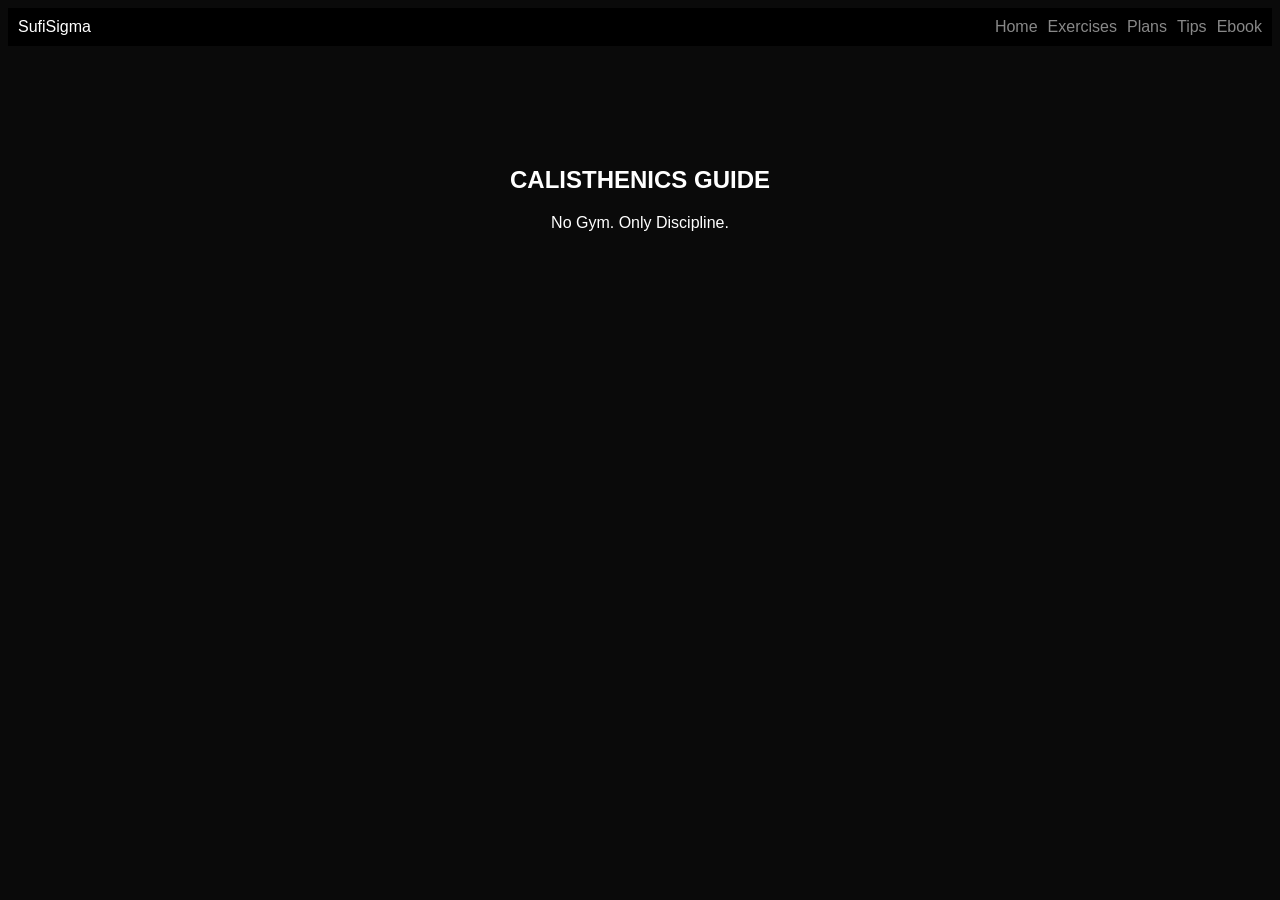
==== commit 4a21a9b4: "Add files via upload" ====
--- a/index.html
+++ b/index.html
@@ -1,200 +1 @@
-<!DOCTYPE html>
-<html lang="en">
-<head>
-<meta charset="UTF-8">
-<meta name="viewport" content="width=device-width, initial-scale=1.0">
-<title>SufiSigma | Calisthenics Guide</title>
-
-<link href="https://fonts.googleapis.com/css2?family=Bebas+Neue&family=Barlow:wght@300;400;600;700&family=Barlow+Condensed:wght@700;900&display=swap" rel="stylesheet">
-
-<style>
-:root {
-  --bg: #0a0a0a;
-  --bg2: #111;
-  --bg3: #181818;
-  --accent: #d4af37; /* GOLD */
-  --accent2: #ff4d00;
-  --text: #f0f0f0;
-  --muted: #888;
-  --border: #2a2a2a;
-}
-
-* {margin:0;padding:0;box-sizing:border-box;}
-body {background:var(--bg);color:var(--text);font-family:'Barlow',sans-serif;}
-
-nav {
-  position:fixed;top:0;width:100%;
-  display:flex;justify-content:space-between;
-  padding:1rem 2rem;
-  background:rgba(0,0,0,0.9);
-  border-bottom:1px solid var(--border);
-}
-.nav-logo {
-  font-family:'Bebas Neue';
-  letter-spacing:3px;
-  color:var(--accent);
-}
-.nav-links {display:flex;gap:1.5rem;}
-.nav-links a {
-  color:var(--muted);
-  text-decoration:none;
-  font-size:0.8rem;
-}
-.nav-links a:hover {color:var(--accent);}
-
-/* HERO */
-.hero {
-  height:100vh;
-  display:flex;
-  align-items:center;
-  padding:6rem 2rem;
-  position:relative;
-}
-.hero-bg {
-  position:absolute;inset:0;
-  background:radial-gradient(circle at 70% 50%, rgba(212,175,55,0.1), transparent);
-}
-.hero-content {max-width:1200px;margin:auto;}
-
-.hero-title {
-  font-family:'Bebas Neue';
-  font-size:clamp(4rem,10vw,9rem);
-  line-height:0.9;
-  text-shadow:0 0 20px rgba(212,175,55,0.2);
-}
-.main-word {
-  color:var(--accent);
-  letter-spacing:6px;
-}
-
-.hero-subtitle {
-  margin-top:1rem;
-  color:var(--muted);
-}
-
-.hero-cta {
-  display:inline-block;
-  margin-top:2rem;
-  padding:1rem 2rem;
-  background:var(--accent);
-  color:#000;
-  border-radius:30px;
-  text-decoration:none;
-  font-weight:700;
-  box-shadow:0 0 20px rgba(212,175,55,0.3);
-}
-.hero-cta:hover {
-  box-shadow:0 0 30px rgba(212,175,55,0.6);
-}
-
-.hero-quote {
-  margin-top:1rem;
-  font-size:0.8rem;
-  letter-spacing:3px;
-  color:var(--muted);
-}
-
-/* SECTION */
-section {padding:5rem 2rem;}
-.section-title {
-  font-family:'Bebas Neue';
-  font-size:3rem;
-  margin-bottom:2rem;
-}
-
-/* CARDS */
-.exercise-grid {
-  display:grid;
-  grid-template-columns:repeat(auto-fit,minmax(250px,1fr));
-  gap:1.5rem;
-}
-
-.exercise-card {
-  background:rgba(255,255,255,0.02);
-  backdrop-filter:blur(10px);
-  border:1px solid var(--border);
-  padding:1.5rem;
-  transition:0.3s;
-}
-.exercise-card:hover {
-  transform:translateY(-5px) scale(1.02);
-  border-color:var(--accent);
-}
-
-.card-title {
-  font-family:'Barlow Condensed';
-  font-size:1.3rem;
-}
-
-.card-desc {
-  font-size:0.9rem;
-  color:var(--muted);
-  margin-top:0.5rem;
-}
-
-/* SCROLLBAR */
-::-webkit-scrollbar {width:4px;}
-::-webkit-scrollbar-thumb {
-  background:linear-gradient(#d4af37,#ff4d00);
-}
-</style>
-</head>
-
-<body>
-
-<nav>
-  <div class="nav-logo">SufiSigma</div>
-  <div class="nav-links">
-    <a href="#">Exercises</a>
-    <a href="#">Plans</a>
-    <a href="#">Tips</a>
-  </div>
-</nav>
-
-<section class="hero">
-  <div class="hero-bg"></div>
-  <div class="hero-content">
-    
-    <h1 class="hero-title">
-      <span class="main-word">CALISTHENICS</span><br>
-      GUIDE
-    </h1>
-
-    <p class="hero-subtitle">
-      Master your body. No gym required.
-    </p>
-
-    <p class="hero-quote">
-      NO GYM. ONLY DISCIPLINE.
-    </p>
-
-    <a href="#" class="hero-cta">START TRAINING</a>
-
-  </div>
-</section>
-
-<section>
-  <h2 class="section-title">EXERCISES</h2>
-
-  <div class="exercise-grid">
-
-    <div class="exercise-card">
-      <div class="card-title">Push Up</div>
-      <div class="card-desc">Basic strength builder.</div>
-    </div>
-
-    <div class="exercise-card">
-      <div class="card-title">Pull Up</div>
-      <div class="card-desc">Back ka king exercise.</div>
-    </div>
-
-    <div class="exercise-card">
-      <div class="card-title">Dips</div>
-      <div class="card-desc">Chest + triceps killer.</div>
-    </div>
-
-  </div>
-</section>
-
-</body>
-</html>+<!DOCTYPE html><html><head><title>SufiSigma</title><link rel='stylesheet' href='style.css'></head><body><nav><div>SufiSigma</div><div><a href='index.html'>Home</a><a href='exercises.html'>Exercises</a><a href='plans.html'>Plans</a><a href='tips.html'>Tips</a><a href='ebook.html'>Ebook</a></div></nav><section class='hero'><h1>CALISTHENICS GUIDE</h1><p>No Gym. Only Discipline.</p></section></body></html>
--- a/style.css
+++ b/style.css
@@ -0,0 +1 @@
+:root{--bg:#0a0a0a;--accent:#d4af37;--text:#fff;}body{background:var(--bg);color:var(--text);font-family:sans-serif;}nav{display:flex;justify-content:space-between;padding:10px;background:#000;}a{color:#888;margin-left:10px;text-decoration:none;}a:hover{color:var(--accent);} .hero{text-align:center;padding:100px;} .grid{display:grid;grid-template-columns:repeat(auto-fit,minmax(200px,1fr));gap:10px;padding:20px;} .card{background:#111;padding:20px;border:1px solid #222;} .btn{background:var(--accent);padding:10px;color:#000;border:none;}
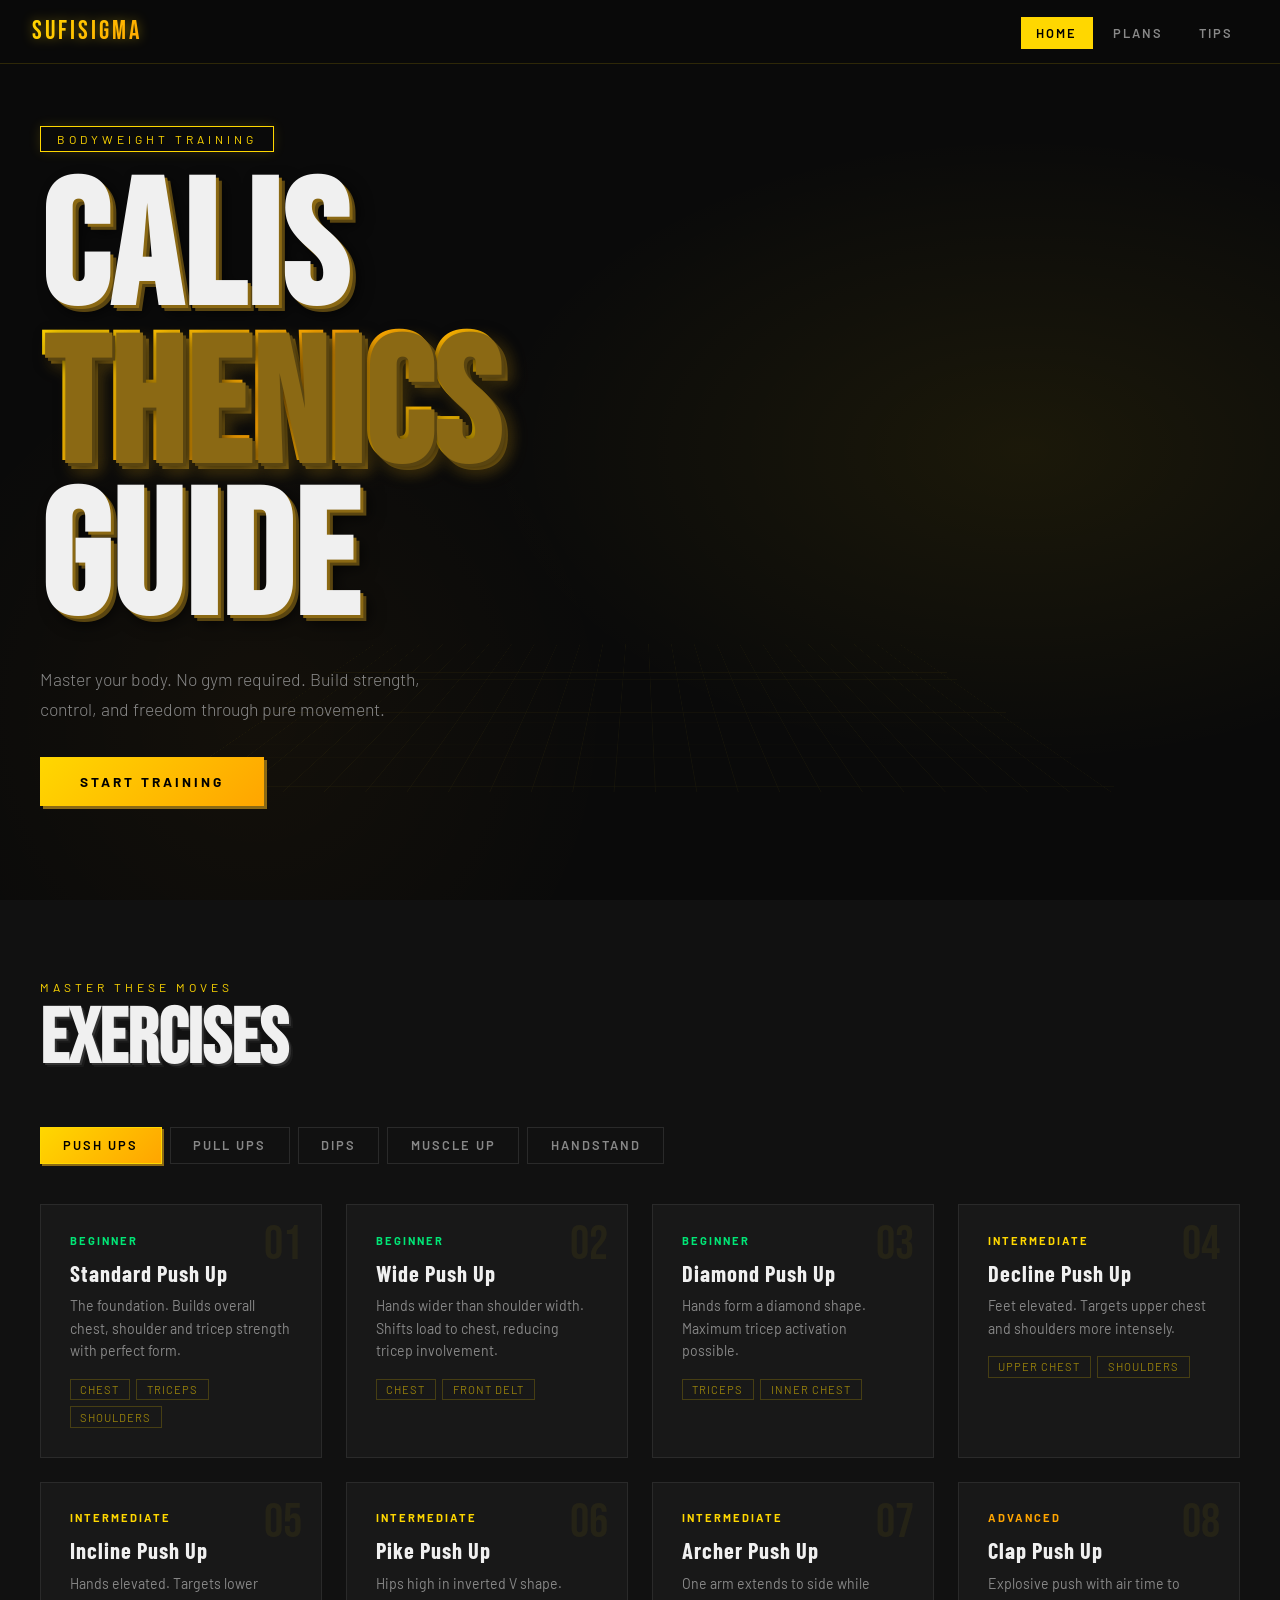
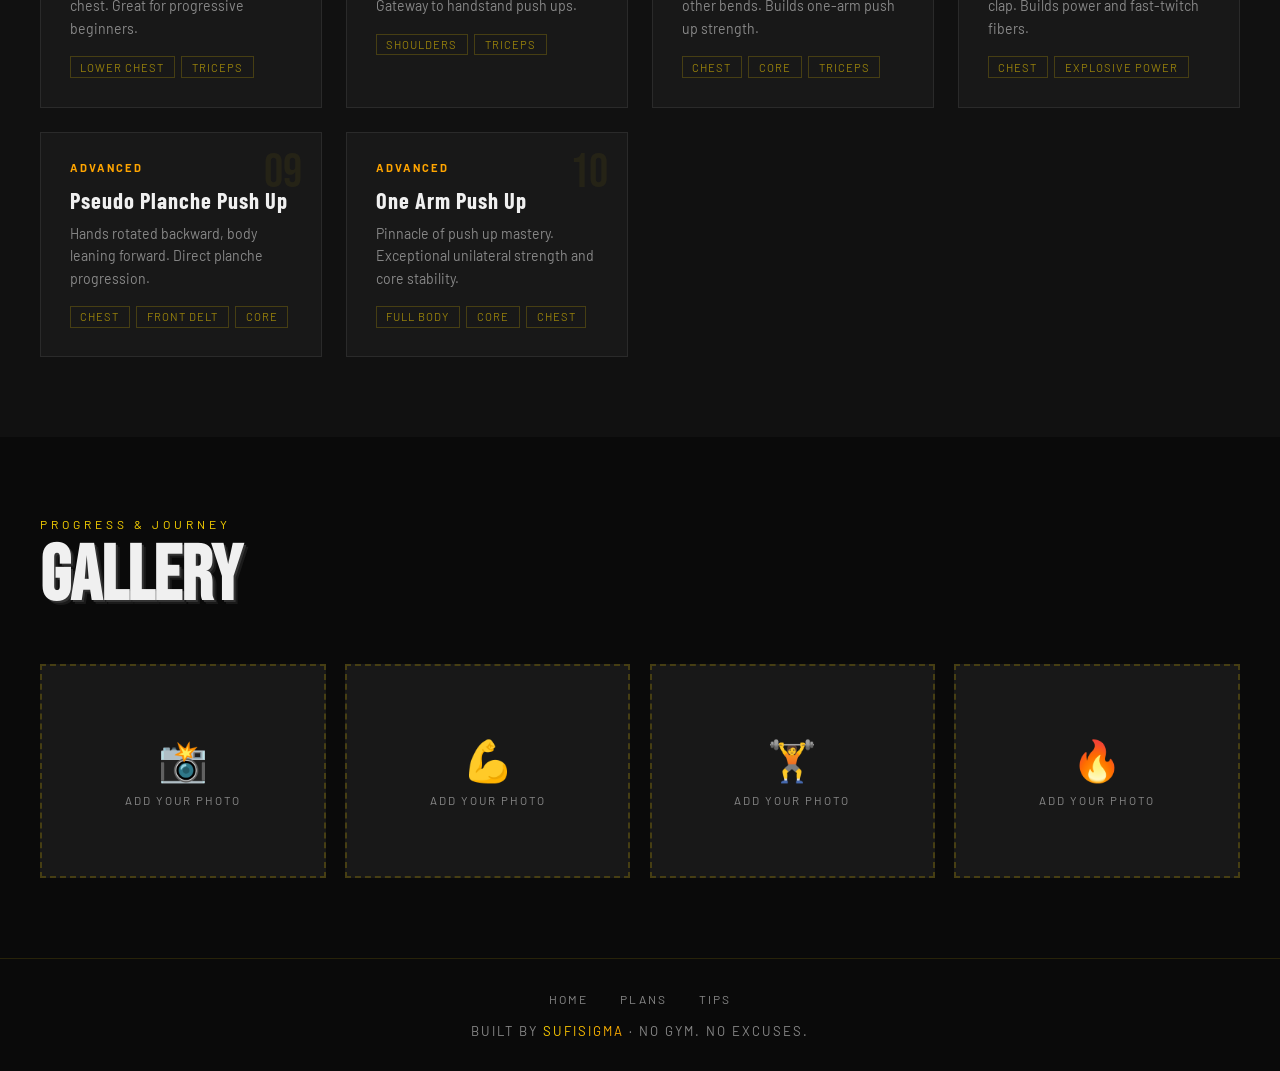
==== commit 84c204d9: "Add files via upload" ====
--- a/index.html
+++ b/index.html
@@ -1 +1,158 @@
-<!DOCTYPE html><html><head><title>SufiSigma</title><link rel='stylesheet' href='style.css'></head><body><nav><div>SufiSigma</div><div><a href='index.html'>Home</a><a href='exercises.html'>Exercises</a><a href='plans.html'>Plans</a><a href='tips.html'>Tips</a><a href='ebook.html'>Ebook</a></div></nav><section class='hero'><h1>CALISTHENICS GUIDE</h1><p>No Gym. Only Discipline.</p></section></body></html>+<!DOCTYPE html>
+<html lang="en">
+<head>
+<meta charset="UTF-8">
+<meta name="viewport" content="width=device-width, initial-scale=1.0">
+<title>SufiSigma | Calisthenics Guide</title>
+<link href="https://fonts.googleapis.com/css2?family=Bebas+Neue&family=Barlow:wght@300;400;600;700&family=Barlow+Condensed:wght@700;900&display=swap" rel="stylesheet">
+<style>
+  :root { --bg:#0a0a0a;--bg2:#111111;--bg3:#181818;--accent:#FFD700;--accent2:#FFA500;--text:#f0f0f0;--muted:#888;--border:#2a2a2a; }
+  *{margin:0;padding:0;box-sizing:border-box}html{scroll-behavior:smooth}
+  body{background:var(--bg);color:var(--text);font-family:'Barlow',sans-serif;overflow-x:hidden}
+  nav{position:fixed;top:0;left:0;right:0;z-index:100;display:flex;justify-content:space-between;align-items:center;padding:1rem 2rem;background:rgba(10,10,10,0.95);backdrop-filter:blur(10px);border-bottom:1px solid rgba(255,215,0,0.15)}
+  .nav-logo{font-family:'Bebas Neue',sans-serif;font-size:1.6rem;letter-spacing:3px;background:linear-gradient(135deg,#FFD700,#FFA500);-webkit-background-clip:text;-webkit-text-fill-color:transparent;filter:drop-shadow(0 0 6px rgba(255,215,0,0.4))}
+  .nav-links{display:flex;gap:0.3rem;list-style:none}
+  .nav-links a{color:var(--muted);text-decoration:none;font-size:0.8rem;letter-spacing:2px;text-transform:uppercase;font-weight:600;padding:0.45rem 0.9rem;border:1px solid transparent;transition:all 0.2s}
+  .nav-links a:hover,.nav-links a.active{color:#000;background:var(--accent);border-color:var(--accent)}
+  .hero{min-height:100vh;display:flex;align-items:center;position:relative;padding:5rem 2rem 3rem;overflow:hidden}
+  .hero-bg{position:absolute;inset:0;background:radial-gradient(ellipse 60% 50% at 80% 50%,rgba(255,215,0,0.07) 0%,transparent 70%),radial-gradient(ellipse 40% 60% at 20% 80%,rgba(255,165,0,0.04) 0%,transparent 70%)}
+  .hero-grid{position:absolute;inset:0;opacity:0.07;background-image:linear-gradient(rgba(255,215,0,0.6) 1px,transparent 1px),linear-gradient(90deg,rgba(255,215,0,0.6) 1px,transparent 1px);background-size:55px 55px;transform:perspective(700px) rotateX(58deg) translateY(-30%);transform-origin:bottom;pointer-events:none}
+  .hero-content{max-width:1200px;margin:0 auto;width:100%;position:relative;z-index:1}
+  .hero-tag{display:inline-block;font-size:0.75rem;letter-spacing:4px;text-transform:uppercase;color:var(--accent);border:1px solid var(--accent);padding:0.3rem 1rem;margin-bottom:1.5rem;animation:fadeUp 0.8s ease both;box-shadow:0 0 12px rgba(255,215,0,0.15)}
+  .hero-title{font-family:'Bebas Neue',sans-serif;font-size:clamp(5rem,16vw,11rem);line-height:0.88;letter-spacing:2px;animation:fadeUp 0.8s ease 0.1s both;text-shadow:3px 3px 0 #8B6914,6px 6px 0 #5a4510,8px 8px 15px rgba(0,0,0,0.7)}
+  .hero-title span{background:linear-gradient(135deg,#FFD700 0%,#FFA500 50%,#FFD700 100%);-webkit-background-clip:text;-webkit-text-fill-color:transparent;filter:drop-shadow(3px 3px 0 #8B6914)}
+  .hero-subtitle{font-size:1.1rem;color:var(--muted);margin-top:1.5rem;max-width:400px;line-height:1.7;font-weight:300;animation:fadeUp 0.8s ease 0.2s both}
+  .hero-cta{display:inline-block;margin-top:2rem;padding:1rem 2.5rem;background:linear-gradient(135deg,#FFD700,#FFA500);color:#000;font-weight:700;font-size:0.85rem;letter-spacing:3px;text-transform:uppercase;text-decoration:none;transition:all 0.25s;animation:fadeUp 0.8s ease 0.3s both;box-shadow:3px 3px 0 #8B6914}
+  .hero-cta:hover{transform:translate(-2px,-2px);box-shadow:5px 5px 0 #8B6914}
+  section{padding:5rem 2rem}
+  .section-inner{max-width:1200px;margin:0 auto}
+  .section-label{font-size:0.75rem;letter-spacing:4px;text-transform:uppercase;color:var(--accent);margin-bottom:0.5rem}
+  .section-title{font-family:'Bebas Neue',sans-serif;font-size:clamp(2.5rem,6vw,5rem);line-height:1;margin-bottom:3rem;text-shadow:2px 2px 0 #333,4px 4px 0 #1a1a1a}
+  #exercises{background:var(--bg2)}
+  .exercise-tabs{display:flex;gap:0.5rem;flex-wrap:wrap;margin-bottom:2.5rem}
+  .tab-btn{padding:0.6rem 1.4rem;background:transparent;border:1px solid var(--border);color:var(--muted);font-family:'Barlow',sans-serif;font-size:0.8rem;letter-spacing:2px;text-transform:uppercase;cursor:pointer;transition:all 0.2s;font-weight:600}
+  .tab-btn:hover,.tab-btn.active{background:linear-gradient(135deg,#FFD700,#FFA500);border-color:var(--accent);color:#000;box-shadow:2px 2px 0 #8B6914}
+  .exercise-panel{display:none}.exercise-panel.active{display:block}
+  .exercise-grid{display:grid;grid-template-columns:repeat(auto-fill,minmax(280px,1fr));gap:1.5rem}
+  .exercise-card{background:var(--bg3);border:1px solid var(--border);padding:1.8rem;position:relative;overflow:hidden;transition:all 0.3s;cursor:pointer}
+  .exercise-card::before{content:'';position:absolute;bottom:0;left:0;height:3px;width:0;background:linear-gradient(90deg,#FFD700,#FFA500);transition:width 0.3s}
+  .exercise-card:hover{border-color:var(--accent);transform:translateY(-5px) rotateX(1deg);box-shadow:0 12px 30px rgba(255,215,0,0.08),3px 3px 0 #111}
+  .exercise-card:hover::before{width:100%}
+  .card-num{font-family:'Bebas Neue',sans-serif;font-size:3rem;color:rgba(255,215,0,0.06);position:absolute;top:1rem;right:1.2rem;line-height:1}
+  .card-level{font-size:0.7rem;letter-spacing:2px;text-transform:uppercase;margin-bottom:0.8rem;font-weight:700}
+  .level-beginner{color:#00e676}.level-intermediate{color:#FFD700}.level-advanced{color:var(--accent2)}
+  .card-title{font-family:'Barlow Condensed',sans-serif;font-size:1.4rem;font-weight:700;margin-bottom:0.6rem;letter-spacing:1px}
+  .card-desc{font-size:0.88rem;color:var(--muted);line-height:1.6}
+  .card-muscles{margin-top:1rem;display:flex;flex-wrap:wrap;gap:0.4rem}
+  .muscle-tag{font-size:0.7rem;padding:0.2rem 0.6rem;border:1px solid rgba(255,215,0,0.2);color:rgba(255,215,0,0.55);letter-spacing:1px;text-transform:uppercase}
+  #gallery{background:var(--bg)}
+  .photo-grid{display:grid;grid-template-columns:repeat(auto-fill,minmax(240px,1fr));gap:1.2rem}
+  .photo-box{aspect-ratio:4/3;background:var(--bg3);border:2px dashed rgba(255,215,0,0.2);display:flex;flex-direction:column;align-items:center;justify-content:center;gap:0.5rem;transition:all 0.3s}
+  .photo-box:hover{border-color:var(--accent);transform:translateY(-4px);box-shadow:0 8px 20px rgba(255,215,0,0.06)}
+  .photo-box span{font-size:2.5rem}.photo-box p{font-size:0.72rem;letter-spacing:2px;text-transform:uppercase;color:var(--muted)}
+  footer{border-top:1px solid rgba(255,215,0,0.12);padding:2rem;text-align:center;color:var(--muted);font-size:0.82rem;letter-spacing:2px;text-transform:uppercase}
+  .footer-nav{display:flex;justify-content:center;gap:2rem;margin-bottom:1rem;list-style:none}
+  .footer-nav a{color:var(--muted);text-decoration:none;font-size:0.75rem;letter-spacing:2px;text-transform:uppercase;transition:color 0.2s}
+  .footer-nav a:hover{color:var(--accent)}
+  .gold{background:linear-gradient(135deg,#FFD700,#FFA500);-webkit-background-clip:text;-webkit-text-fill-color:transparent}
+  @keyframes fadeUp{from{opacity:0;transform:translateY(30px)}to{opacity:1;transform:translateY(0)}}
+  .fade-in{opacity:0;transform:translateY(20px);transition:opacity 0.6s ease,transform 0.6s ease}
+  .fade-in.visible{opacity:1;transform:translateY(0)}
+  ::-webkit-scrollbar{width:3px}::-webkit-scrollbar-track{background:var(--bg)}::-webkit-scrollbar-thumb{background:linear-gradient(#FFD700,#FFA500)}
+  @media(max-width:600px){nav{padding:0.8rem 1rem}.nav-links a{padding:0.35rem 0.6rem;font-size:0.7rem;letter-spacing:1px}section{padding:4rem 1.2rem}}
+</style>
+</head>
+<body>
+<nav>
+  <div class="nav-logo">SufiSigma</div>
+  <ul class="nav-links">
+    <li><a href="index.html" class="active">Home</a></li>
+    <li><a href="plans.html">Plans</a></li>
+    <li><a href="tips.html">Tips</a></li>
+  </ul>
+</nav>
+<section class="hero">
+  <div class="hero-bg"></div><div class="hero-grid"></div>
+  <div class="hero-content">
+    <div class="hero-tag">Bodyweight Training</div>
+    <h1 class="hero-title">CALIS<br><span>THENICS</span><br>GUIDE</h1>
+    <p class="hero-subtitle">Master your body. No gym required. Build strength, control, and freedom through pure movement.</p>
+    <a href="#exercises" class="hero-cta">Start Training</a>
+  </div>
+</section>
+<section id="exercises">
+  <div class="section-inner">
+    <div class="section-label">Master These Moves</div>
+    <h2 class="section-title">EXERCISES</h2>
+    <div class="exercise-tabs">
+      <button class="tab-btn active" onclick="showTab('pushups',this)">Push Ups</button>
+      <button class="tab-btn" onclick="showTab('pullups',this)">Pull Ups</button>
+      <button class="tab-btn" onclick="showTab('dips',this)">Dips</button>
+      <button class="tab-btn" onclick="showTab('muscleup',this)">Muscle Up</button>
+      <button class="tab-btn" onclick="showTab('handstand',this)">Handstand</button>
+    </div>
+    <div class="exercise-panel active" id="pushups"><div class="exercise-grid">
+      <div class="exercise-card fade-in"><div class="card-num">01</div><div class="card-level level-beginner">Beginner</div><div class="card-title">Standard Push Up</div><div class="card-desc">The foundation. Builds overall chest, shoulder and tricep strength with perfect form.</div><div class="card-muscles"><span class="muscle-tag">Chest</span><span class="muscle-tag">Triceps</span><span class="muscle-tag">Shoulders</span></div></div>
+      <div class="exercise-card fade-in"><div class="card-num">02</div><div class="card-level level-beginner">Beginner</div><div class="card-title">Wide Push Up</div><div class="card-desc">Hands wider than shoulder width. Shifts load to chest, reducing tricep involvement.</div><div class="card-muscles"><span class="muscle-tag">Chest</span><span class="muscle-tag">Front Delt</span></div></div>
+      <div class="exercise-card fade-in"><div class="card-num">03</div><div class="card-level level-beginner">Beginner</div><div class="card-title">Diamond Push Up</div><div class="card-desc">Hands form a diamond shape. Maximum tricep activation possible.</div><div class="card-muscles"><span class="muscle-tag">Triceps</span><span class="muscle-tag">Inner Chest</span></div></div>
+      <div class="exercise-card fade-in"><div class="card-num">04</div><div class="card-level level-intermediate">Intermediate</div><div class="card-title">Decline Push Up</div><div class="card-desc">Feet elevated. Targets upper chest and shoulders more intensely.</div><div class="card-muscles"><span class="muscle-tag">Upper Chest</span><span class="muscle-tag">Shoulders</span></div></div>
+      <div class="exercise-card fade-in"><div class="card-num">05</div><div class="card-level level-intermediate">Intermediate</div><div class="card-title">Incline Push Up</div><div class="card-desc">Hands elevated. Targets lower chest. Great for progressive beginners.</div><div class="card-muscles"><span class="muscle-tag">Lower Chest</span><span class="muscle-tag">Triceps</span></div></div>
+      <div class="exercise-card fade-in"><div class="card-num">06</div><div class="card-level level-intermediate">Intermediate</div><div class="card-title">Pike Push Up</div><div class="card-desc">Hips high in inverted V shape. Gateway to handstand push ups.</div><div class="card-muscles"><span class="muscle-tag">Shoulders</span><span class="muscle-tag">Triceps</span></div></div>
+      <div class="exercise-card fade-in"><div class="card-num">07</div><div class="card-level level-intermediate">Intermediate</div><div class="card-title">Archer Push Up</div><div class="card-desc">One arm extends to side while other bends. Builds one-arm push up strength.</div><div class="card-muscles"><span class="muscle-tag">Chest</span><span class="muscle-tag">Core</span><span class="muscle-tag">Triceps</span></div></div>
+      <div class="exercise-card fade-in"><div class="card-num">08</div><div class="card-level level-advanced">Advanced</div><div class="card-title">Clap Push Up</div><div class="card-desc">Explosive push with air time to clap. Builds power and fast-twitch fibers.</div><div class="card-muscles"><span class="muscle-tag">Chest</span><span class="muscle-tag">Explosive Power</span></div></div>
+      <div class="exercise-card fade-in"><div class="card-num">09</div><div class="card-level level-advanced">Advanced</div><div class="card-title">Pseudo Planche Push Up</div><div class="card-desc">Hands rotated backward, body leaning forward. Direct planche progression.</div><div class="card-muscles"><span class="muscle-tag">Chest</span><span class="muscle-tag">Front Delt</span><span class="muscle-tag">Core</span></div></div>
+      <div class="exercise-card fade-in"><div class="card-num">10</div><div class="card-level level-advanced">Advanced</div><div class="card-title">One Arm Push Up</div><div class="card-desc">Pinnacle of push up mastery. Exceptional unilateral strength and core stability.</div><div class="card-muscles"><span class="muscle-tag">Full Body</span><span class="muscle-tag">Core</span><span class="muscle-tag">Chest</span></div></div>
+    </div></div>
+    <div class="exercise-panel" id="pullups"><div class="exercise-grid">
+      <div class="exercise-card fade-in"><div class="card-num">01</div><div class="card-level level-beginner">Beginner</div><div class="card-title">Dead Hang</div><div class="card-desc">Simply hang from the bar. Builds grip strength and decompresses the spine.</div><div class="card-muscles"><span class="muscle-tag">Grip</span><span class="muscle-tag">Lats</span></div></div>
+      <div class="exercise-card fade-in"><div class="card-num">02</div><div class="card-level level-beginner">Beginner</div><div class="card-title">Negative Pull Up</div><div class="card-desc">Jump to top position and slowly lower down. Best for building pull up strength.</div><div class="card-muscles"><span class="muscle-tag">Lats</span><span class="muscle-tag">Biceps</span></div></div>
+      <div class="exercise-card fade-in"><div class="card-num">03</div><div class="card-level level-intermediate">Intermediate</div><div class="card-title">Standard Pull Up</div><div class="card-desc">Overhand grip, pull chest to bar. King of bodyweight back exercises.</div><div class="card-muscles"><span class="muscle-tag">Lats</span><span class="muscle-tag">Biceps</span><span class="muscle-tag">Rear Delt</span></div></div>
+      <div class="exercise-card fade-in"><div class="card-num">04</div><div class="card-level level-intermediate">Intermediate</div><div class="card-title">Chin Up</div><div class="card-desc">Underhand grip. Greater bicep activation compared to standard pull ups.</div><div class="card-muscles"><span class="muscle-tag">Biceps</span><span class="muscle-tag">Lats</span></div></div>
+      <div class="exercise-card fade-in"><div class="card-num">05</div><div class="card-level level-advanced">Advanced</div><div class="card-title">Archer Pull Up</div><div class="card-desc">One arm pulls, other extends sideways. Progression toward one-arm pull up.</div><div class="card-muscles"><span class="muscle-tag">Lats</span><span class="muscle-tag">Biceps</span><span class="muscle-tag">Core</span></div></div>
+    </div></div>
+    <div class="exercise-panel" id="dips"><div class="exercise-grid">
+      <div class="exercise-card fade-in"><div class="card-num">01</div><div class="card-level level-beginner">Beginner</div><div class="card-title">Bench Dip</div><div class="card-desc">Hands on bench behind you. Great intro to dip movement pattern.</div><div class="card-muscles"><span class="muscle-tag">Triceps</span><span class="muscle-tag">Chest</span></div></div>
+      <div class="exercise-card fade-in"><div class="card-num">02</div><div class="card-level level-intermediate">Intermediate</div><div class="card-title">Parallel Bar Dip</div><div class="card-desc">Classic dip between bars. Lean forward for chest, upright for triceps.</div><div class="card-muscles"><span class="muscle-tag">Chest</span><span class="muscle-tag">Triceps</span><span class="muscle-tag">Shoulders</span></div></div>
+      <div class="exercise-card fade-in"><div class="card-num">03</div><div class="card-level level-advanced">Advanced</div><div class="card-title">Korean Dip</div><div class="card-desc">Bar behind body dipping downward. Extreme shoulder mobility required.</div><div class="card-muscles"><span class="muscle-tag">Shoulders</span><span class="muscle-tag">Triceps</span></div></div>
+      <div class="exercise-card fade-in"><div class="card-num">04</div><div class="card-level level-advanced">Advanced</div><div class="card-title">Ring Dip</div><div class="card-desc">On gymnastic rings. Unstable surface demands far more stabilizer activation.</div><div class="card-muscles"><span class="muscle-tag">Chest</span><span class="muscle-tag">Core</span><span class="muscle-tag">Triceps</span></div></div>
+    </div></div>
+    <div class="exercise-panel" id="muscleup"><div class="exercise-grid">
+      <div class="exercise-card fade-in"><div class="card-num">01</div><div class="card-level level-intermediate">Intermediate</div><div class="card-title">Kipping Muscle Up</div><div class="card-desc">Use momentum to swing and transition over the bar. Good starting point.</div><div class="card-muscles"><span class="muscle-tag">Full Upper Body</span><span class="muscle-tag">Core</span></div></div>
+      <div class="exercise-card fade-in"><div class="card-num">02</div><div class="card-level level-advanced">Advanced</div><div class="card-title">Strict Muscle Up</div><div class="card-desc">No momentum. Pull explosively past the bar and press out. Elite level.</div><div class="card-muscles"><span class="muscle-tag">Lats</span><span class="muscle-tag">Chest</span><span class="muscle-tag">Triceps</span></div></div>
+      <div class="exercise-card fade-in"><div class="card-num">03</div><div class="card-level level-advanced">Advanced</div><div class="card-title">Ring Muscle Up</div><div class="card-desc">On gymnastic rings. Hardest variation requiring total body control.</div><div class="card-muscles"><span class="muscle-tag">Full Body</span><span class="muscle-tag">Stabilizers</span></div></div>
+    </div></div>
+    <div class="exercise-panel" id="handstand"><div class="exercise-grid">
+      <div class="exercise-card fade-in"><div class="card-num">01</div><div class="card-level level-beginner">Beginner</div><div class="card-title">Wall Handstand</div><div class="card-desc">Kick up against wall for support. Builds wrist strength and inversion comfort.</div><div class="card-muscles"><span class="muscle-tag">Shoulders</span><span class="muscle-tag">Wrists</span><span class="muscle-tag">Core</span></div></div>
+      <div class="exercise-card fade-in"><div class="card-num">02</div><div class="card-level level-intermediate">Intermediate</div><div class="card-title">Freestanding Handstand</div><div class="card-desc">Balance without any support. Requires months of consistent daily practice.</div><div class="card-muscles"><span class="muscle-tag">Full Body</span><span class="muscle-tag">Balance</span></div></div>
+      <div class="exercise-card fade-in"><div class="card-num">03</div><div class="card-level level-advanced">Advanced</div><div class="card-title">Handstand Push Up</div><div class="card-desc">Lower head to ground and press up while inverted. Ultimate shoulder strength.</div><div class="card-muscles"><span class="muscle-tag">Shoulders</span><span class="muscle-tag">Triceps</span><span class="muscle-tag">Core</span></div></div>
+    </div></div>
+  </div>
+</section>
+<section id="gallery">
+  <div class="section-inner">
+    <div class="section-label">Progress & Journey</div>
+    <h2 class="section-title">GALLERY</h2>
+    <div class="photo-grid">
+      <div class="photo-box fade-in"><span>📸</span><p>Add your photo</p></div>
+      <div class="photo-box fade-in"><span>💪</span><p>Add your photo</p></div>
+      <div class="photo-box fade-in"><span>🏋️</span><p>Add your photo</p></div>
+      <div class="photo-box fade-in"><span>🔥</span><p>Add your photo</p></div>
+    </div>
+  </div>
+</section>
+<footer>
+  <ul class="footer-nav">
+    <li><a href="index.html">Home</a></li>
+    <li><a href="plans.html">Plans</a></li>
+    <li><a href="tips.html">Tips</a></li>
+  </ul>
+  <p>Built by <span class="gold">SufiSigma</span> · No Gym. No Excuses.</p>
+</footer>
+<script>
+  function showTab(id,btn){document.querySelectorAll('.exercise-panel').forEach(p=>p.classList.remove('active'));document.querySelectorAll('.tab-btn').forEach(b=>b.classList.remove('active'));document.getElementById(id).classList.add('active');btn.classList.add('active');document.querySelectorAll('#'+id+' .fade-in').forEach((el,i)=>{el.classList.remove('visible');setTimeout(()=>el.classList.add('visible'),i*80)})}
+  const observer=new IntersectionObserver(entries=>{entries.forEach(e=>{if(e.isIntersecting)e.target.classList.add('visible')})},{threshold:0.1});
+  document.querySelectorAll('.fade-in').forEach(el=>observer.observe(el));
+  setTimeout(()=>{document.querySelectorAll('#pushups .fade-in').forEach((el,i)=>setTimeout(()=>el.classList.add('visible'),i*80))},300);
+</script>
+</body>
+</html>
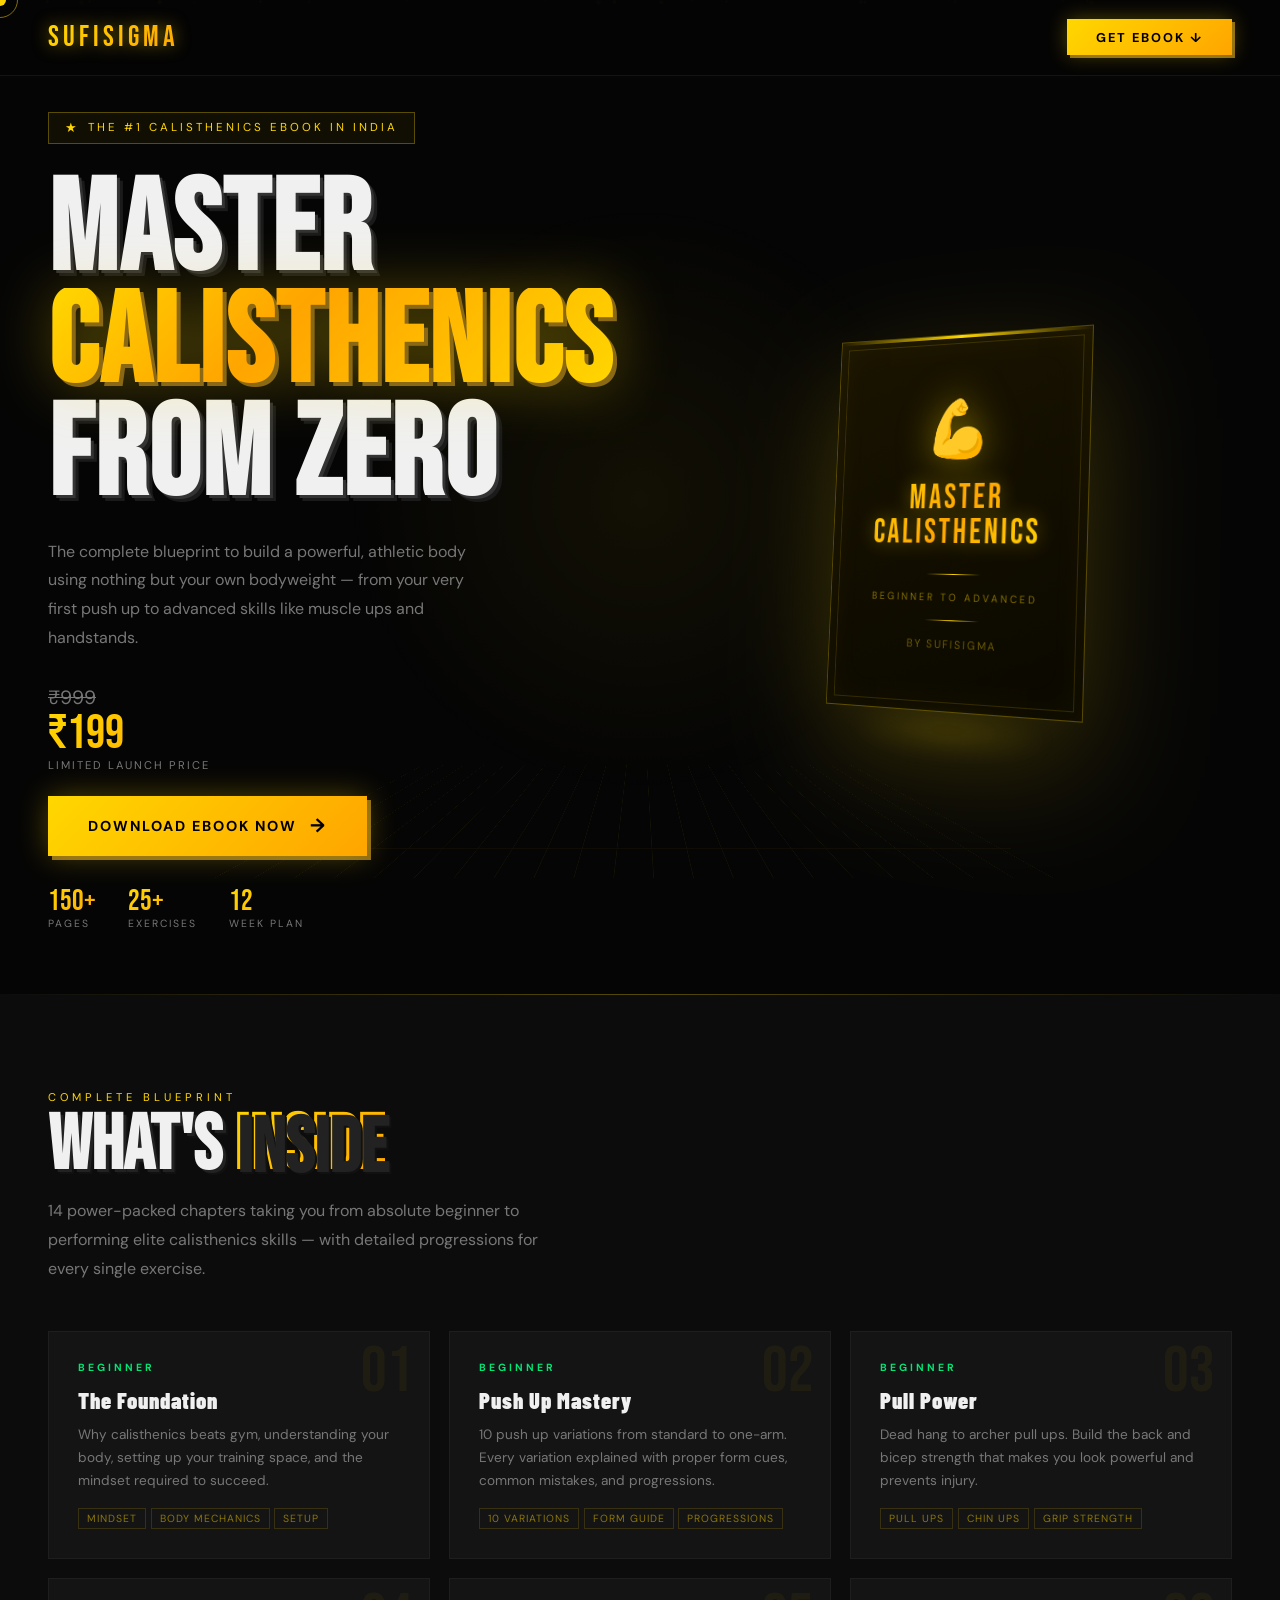
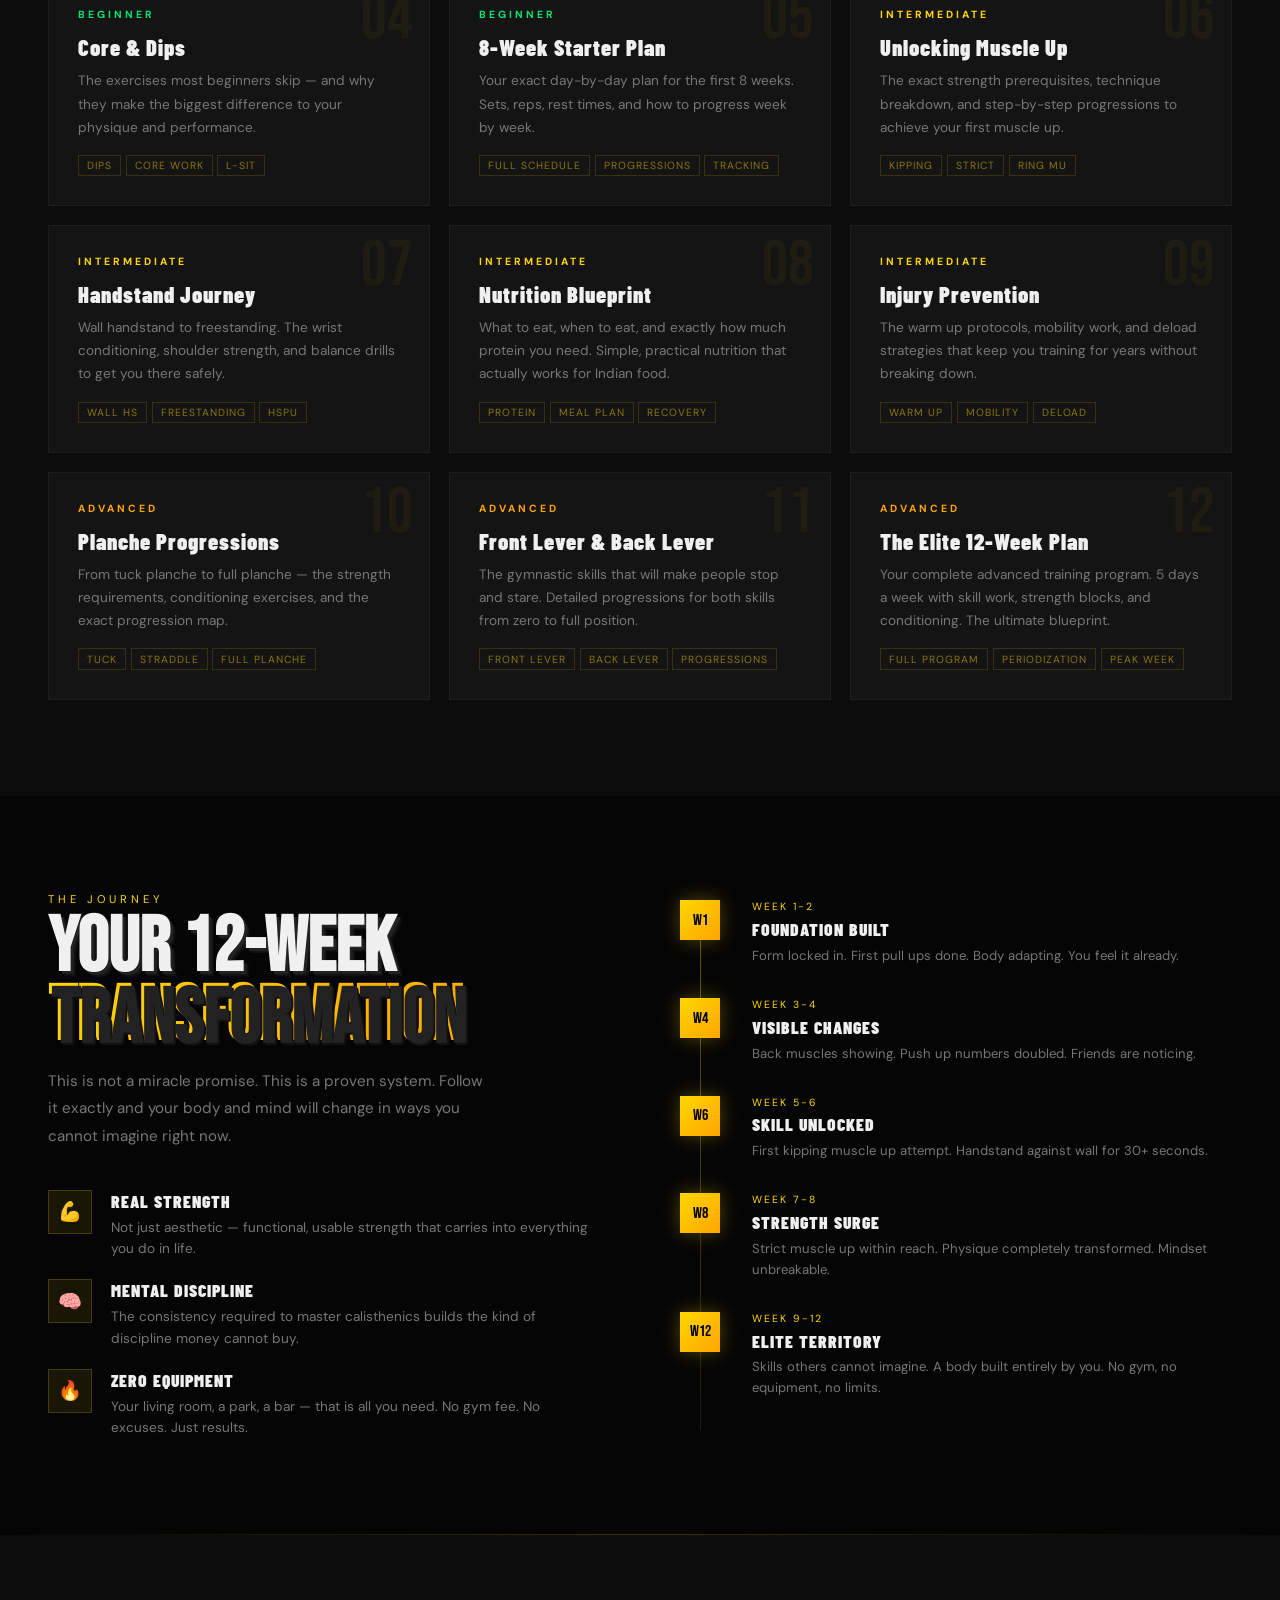
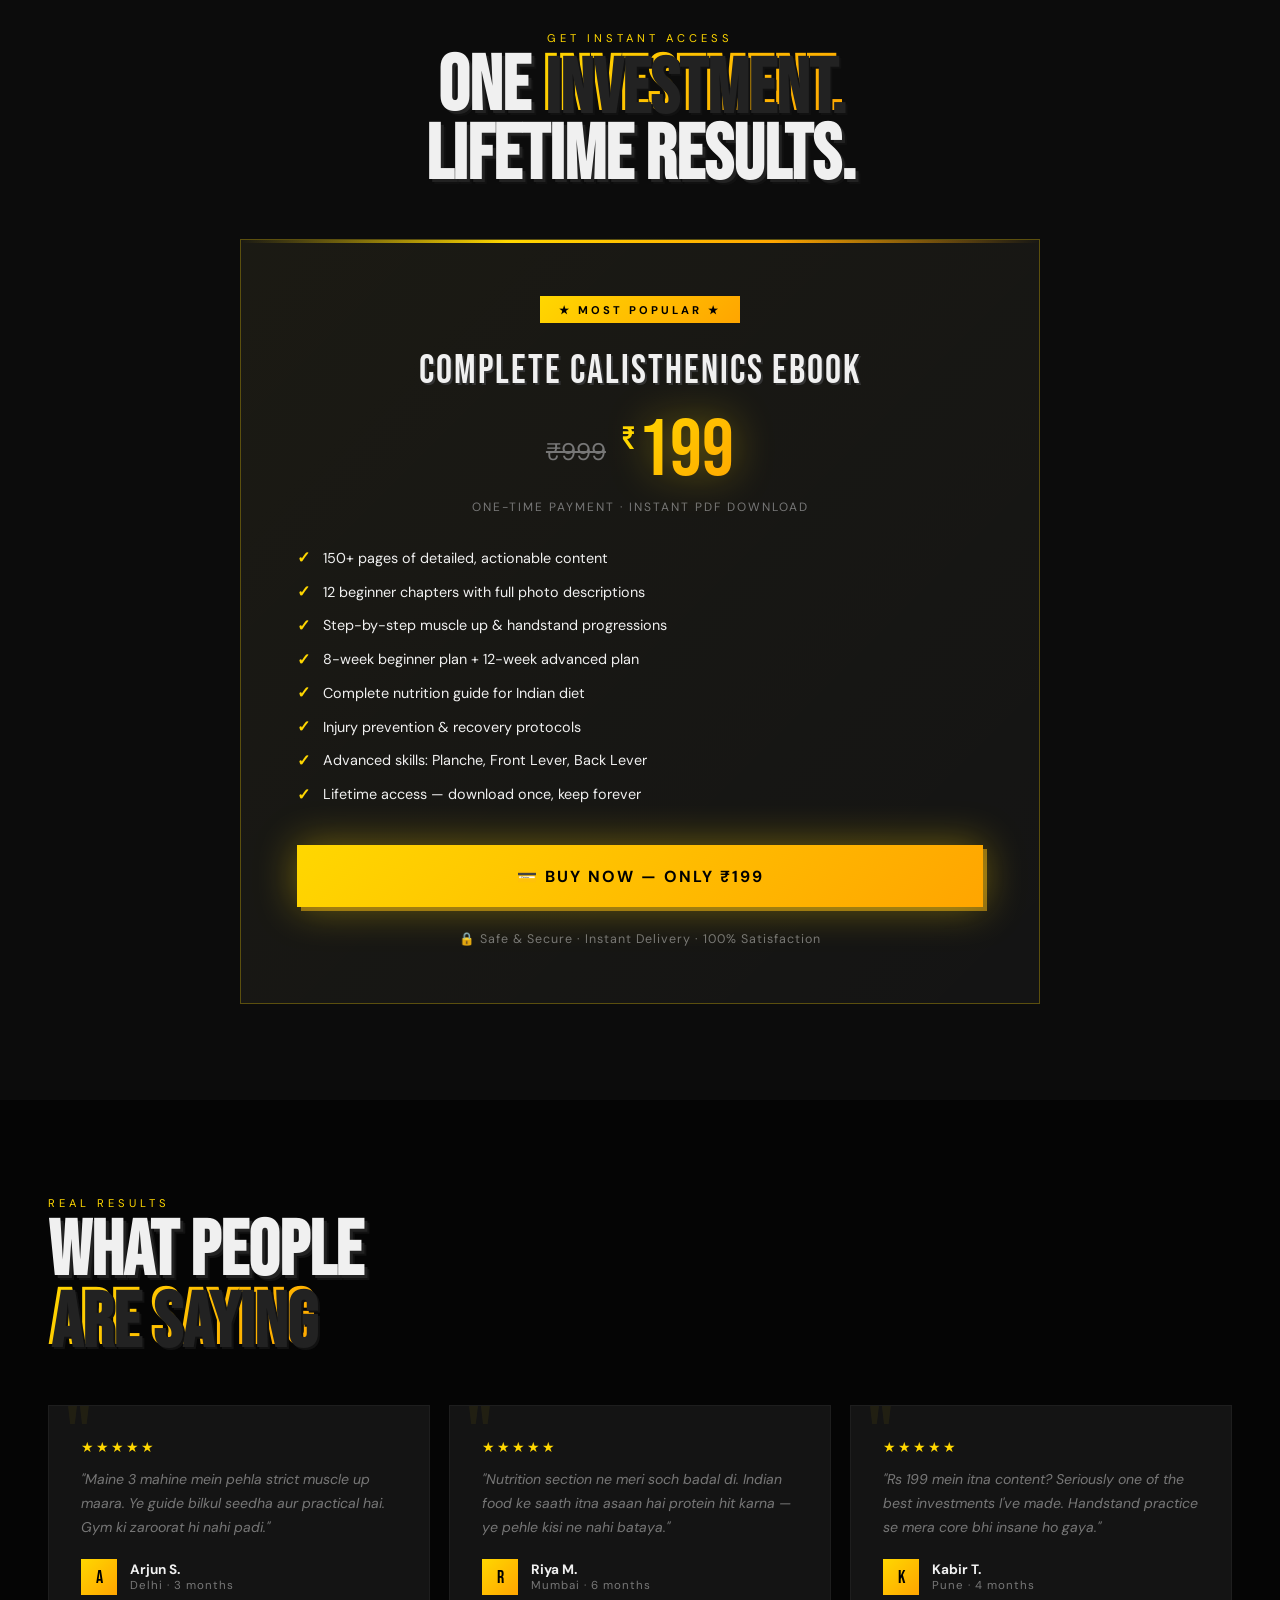
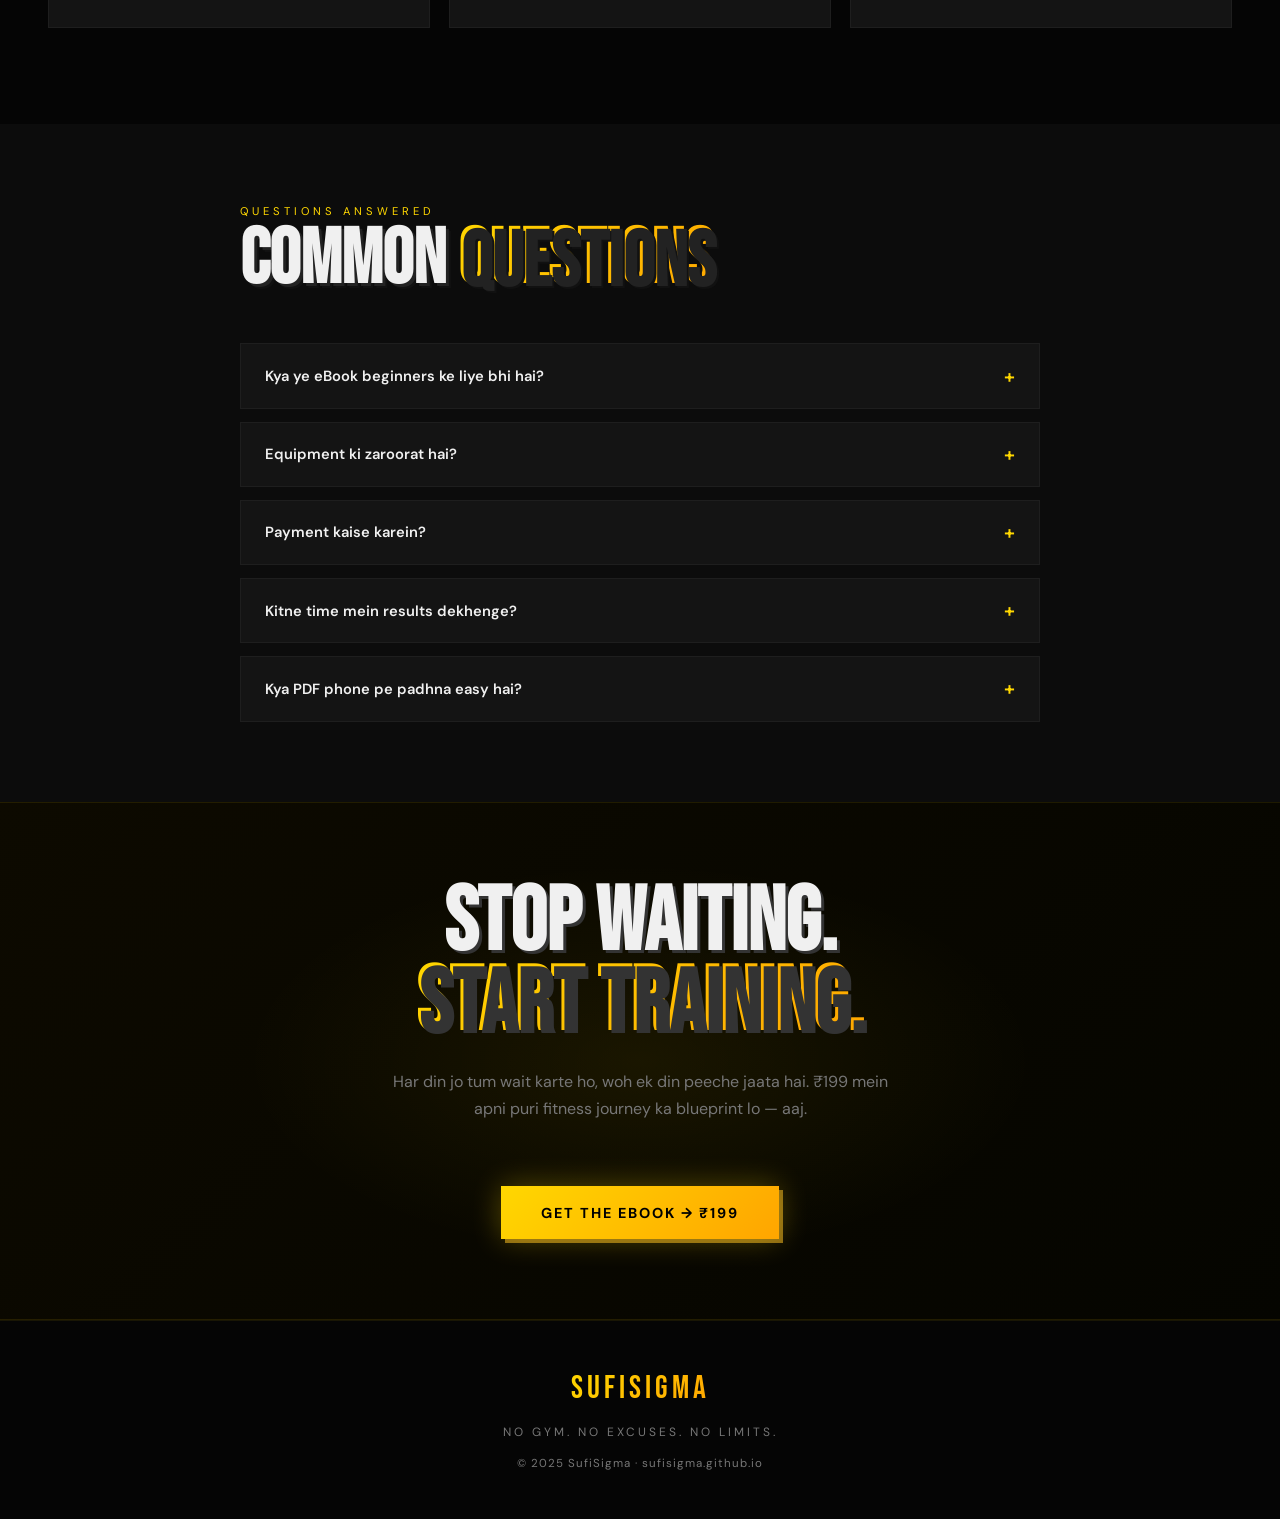
==== commit af8967de: "Add files via upload I need to Show this live" ====
--- a/index.html
+++ b/index.html
@@ -3,156 +3,596 @@
 <head>
 <meta charset="UTF-8">
 <meta name="viewport" content="width=device-width, initial-scale=1.0">
-<title>SufiSigma | Calisthenics Guide</title>
-<link href="https://fonts.googleapis.com/css2?family=Bebas+Neue&family=Barlow:wght@300;400;600;700&family=Barlow+Condensed:wght@700;900&display=swap" rel="stylesheet">
+<title>SufiSigma | Master Calisthenics — The Ultimate eBook</title>
+<link href="https://fonts.googleapis.com/css2?family=Bebas+Neue&family=DM+Sans:wght@300;400;500;700&family=Barlow+Condensed:wght@700;900&display=swap" rel="stylesheet">
 <style>
-  :root { --bg:#0a0a0a;--bg2:#111111;--bg3:#181818;--accent:#FFD700;--accent2:#FFA500;--text:#f0f0f0;--muted:#888;--border:#2a2a2a; }
-  *{margin:0;padding:0;box-sizing:border-box}html{scroll-behavior:smooth}
-  body{background:var(--bg);color:var(--text);font-family:'Barlow',sans-serif;overflow-x:hidden}
-  nav{position:fixed;top:0;left:0;right:0;z-index:100;display:flex;justify-content:space-between;align-items:center;padding:1rem 2rem;background:rgba(10,10,10,0.95);backdrop-filter:blur(10px);border-bottom:1px solid rgba(255,215,0,0.15)}
-  .nav-logo{font-family:'Bebas Neue',sans-serif;font-size:1.6rem;letter-spacing:3px;background:linear-gradient(135deg,#FFD700,#FFA500);-webkit-background-clip:text;-webkit-text-fill-color:transparent;filter:drop-shadow(0 0 6px rgba(255,215,0,0.4))}
-  .nav-links{display:flex;gap:0.3rem;list-style:none}
-  .nav-links a{color:var(--muted);text-decoration:none;font-size:0.8rem;letter-spacing:2px;text-transform:uppercase;font-weight:600;padding:0.45rem 0.9rem;border:1px solid transparent;transition:all 0.2s}
-  .nav-links a:hover,.nav-links a.active{color:#000;background:var(--accent);border-color:var(--accent)}
-  .hero{min-height:100vh;display:flex;align-items:center;position:relative;padding:5rem 2rem 3rem;overflow:hidden}
-  .hero-bg{position:absolute;inset:0;background:radial-gradient(ellipse 60% 50% at 80% 50%,rgba(255,215,0,0.07) 0%,transparent 70%),radial-gradient(ellipse 40% 60% at 20% 80%,rgba(255,165,0,0.04) 0%,transparent 70%)}
-  .hero-grid{position:absolute;inset:0;opacity:0.07;background-image:linear-gradient(rgba(255,215,0,0.6) 1px,transparent 1px),linear-gradient(90deg,rgba(255,215,0,0.6) 1px,transparent 1px);background-size:55px 55px;transform:perspective(700px) rotateX(58deg) translateY(-30%);transform-origin:bottom;pointer-events:none}
-  .hero-content{max-width:1200px;margin:0 auto;width:100%;position:relative;z-index:1}
-  .hero-tag{display:inline-block;font-size:0.75rem;letter-spacing:4px;text-transform:uppercase;color:var(--accent);border:1px solid var(--accent);padding:0.3rem 1rem;margin-bottom:1.5rem;animation:fadeUp 0.8s ease both;box-shadow:0 0 12px rgba(255,215,0,0.15)}
-  .hero-title{font-family:'Bebas Neue',sans-serif;font-size:clamp(5rem,16vw,11rem);line-height:0.88;letter-spacing:2px;animation:fadeUp 0.8s ease 0.1s both;text-shadow:3px 3px 0 #8B6914,6px 6px 0 #5a4510,8px 8px 15px rgba(0,0,0,0.7)}
-  .hero-title span{background:linear-gradient(135deg,#FFD700 0%,#FFA500 50%,#FFD700 100%);-webkit-background-clip:text;-webkit-text-fill-color:transparent;filter:drop-shadow(3px 3px 0 #8B6914)}
-  .hero-subtitle{font-size:1.1rem;color:var(--muted);margin-top:1.5rem;max-width:400px;line-height:1.7;font-weight:300;animation:fadeUp 0.8s ease 0.2s both}
-  .hero-cta{display:inline-block;margin-top:2rem;padding:1rem 2.5rem;background:linear-gradient(135deg,#FFD700,#FFA500);color:#000;font-weight:700;font-size:0.85rem;letter-spacing:3px;text-transform:uppercase;text-decoration:none;transition:all 0.25s;animation:fadeUp 0.8s ease 0.3s both;box-shadow:3px 3px 0 #8B6914}
-  .hero-cta:hover{transform:translate(-2px,-2px);box-shadow:5px 5px 0 #8B6914}
-  section{padding:5rem 2rem}
-  .section-inner{max-width:1200px;margin:0 auto}
-  .section-label{font-size:0.75rem;letter-spacing:4px;text-transform:uppercase;color:var(--accent);margin-bottom:0.5rem}
-  .section-title{font-family:'Bebas Neue',sans-serif;font-size:clamp(2.5rem,6vw,5rem);line-height:1;margin-bottom:3rem;text-shadow:2px 2px 0 #333,4px 4px 0 #1a1a1a}
-  #exercises{background:var(--bg2)}
-  .exercise-tabs{display:flex;gap:0.5rem;flex-wrap:wrap;margin-bottom:2.5rem}
-  .tab-btn{padding:0.6rem 1.4rem;background:transparent;border:1px solid var(--border);color:var(--muted);font-family:'Barlow',sans-serif;font-size:0.8rem;letter-spacing:2px;text-transform:uppercase;cursor:pointer;transition:all 0.2s;font-weight:600}
-  .tab-btn:hover,.tab-btn.active{background:linear-gradient(135deg,#FFD700,#FFA500);border-color:var(--accent);color:#000;box-shadow:2px 2px 0 #8B6914}
-  .exercise-panel{display:none}.exercise-panel.active{display:block}
-  .exercise-grid{display:grid;grid-template-columns:repeat(auto-fill,minmax(280px,1fr));gap:1.5rem}
-  .exercise-card{background:var(--bg3);border:1px solid var(--border);padding:1.8rem;position:relative;overflow:hidden;transition:all 0.3s;cursor:pointer}
-  .exercise-card::before{content:'';position:absolute;bottom:0;left:0;height:3px;width:0;background:linear-gradient(90deg,#FFD700,#FFA500);transition:width 0.3s}
-  .exercise-card:hover{border-color:var(--accent);transform:translateY(-5px) rotateX(1deg);box-shadow:0 12px 30px rgba(255,215,0,0.08),3px 3px 0 #111}
-  .exercise-card:hover::before{width:100%}
-  .card-num{font-family:'Bebas Neue',sans-serif;font-size:3rem;color:rgba(255,215,0,0.06);position:absolute;top:1rem;right:1.2rem;line-height:1}
-  .card-level{font-size:0.7rem;letter-spacing:2px;text-transform:uppercase;margin-bottom:0.8rem;font-weight:700}
-  .level-beginner{color:#00e676}.level-intermediate{color:#FFD700}.level-advanced{color:var(--accent2)}
-  .card-title{font-family:'Barlow Condensed',sans-serif;font-size:1.4rem;font-weight:700;margin-bottom:0.6rem;letter-spacing:1px}
-  .card-desc{font-size:0.88rem;color:var(--muted);line-height:1.6}
-  .card-muscles{margin-top:1rem;display:flex;flex-wrap:wrap;gap:0.4rem}
-  .muscle-tag{font-size:0.7rem;padding:0.2rem 0.6rem;border:1px solid rgba(255,215,0,0.2);color:rgba(255,215,0,0.55);letter-spacing:1px;text-transform:uppercase}
-  #gallery{background:var(--bg)}
-  .photo-grid{display:grid;grid-template-columns:repeat(auto-fill,minmax(240px,1fr));gap:1.2rem}
-  .photo-box{aspect-ratio:4/3;background:var(--bg3);border:2px dashed rgba(255,215,0,0.2);display:flex;flex-direction:column;align-items:center;justify-content:center;gap:0.5rem;transition:all 0.3s}
-  .photo-box:hover{border-color:var(--accent);transform:translateY(-4px);box-shadow:0 8px 20px rgba(255,215,0,0.06)}
-  .photo-box span{font-size:2.5rem}.photo-box p{font-size:0.72rem;letter-spacing:2px;text-transform:uppercase;color:var(--muted)}
-  footer{border-top:1px solid rgba(255,215,0,0.12);padding:2rem;text-align:center;color:var(--muted);font-size:0.82rem;letter-spacing:2px;text-transform:uppercase}
-  .footer-nav{display:flex;justify-content:center;gap:2rem;margin-bottom:1rem;list-style:none}
-  .footer-nav a{color:var(--muted);text-decoration:none;font-size:0.75rem;letter-spacing:2px;text-transform:uppercase;transition:color 0.2s}
-  .footer-nav a:hover{color:var(--accent)}
-  .gold{background:linear-gradient(135deg,#FFD700,#FFA500);-webkit-background-clip:text;-webkit-text-fill-color:transparent}
-  @keyframes fadeUp{from{opacity:0;transform:translateY(30px)}to{opacity:1;transform:translateY(0)}}
-  .fade-in{opacity:0;transform:translateY(20px);transition:opacity 0.6s ease,transform 0.6s ease}
-  .fade-in.visible{opacity:1;transform:translateY(0)}
-  ::-webkit-scrollbar{width:3px}::-webkit-scrollbar-track{background:var(--bg)}::-webkit-scrollbar-thumb{background:linear-gradient(#FFD700,#FFA500)}
-  @media(max-width:600px){nav{padding:0.8rem 1rem}.nav-links a{padding:0.35rem 0.6rem;font-size:0.7rem;letter-spacing:1px}section{padding:4rem 1.2rem}}
+:root {
+  --bg: #050505;
+  --bg2: #0c0c0c;
+  --bg3: #141414;
+  --gold: #FFD700;
+  --gold2: #FFA500;
+  --gold3: #B8860B;
+  --text: #f0f0f0;
+  --muted: #777;
+  --border: #1e1e1e;
+}
+*, *::before, *::after { margin: 0; padding: 0; box-sizing: border-box; }
+html { scroll-behavior: smooth; }
+body {
+  background: var(--bg);
+  color: var(--text);
+  font-family: 'DM Sans', sans-serif;
+  overflow-x: hidden;
+  cursor: none;
+}
+
+/* CUSTOM CURSOR */
+.cursor {
+  position: fixed; width: 12px; height: 12px;
+  background: var(--gold); border-radius: 50%;
+  pointer-events: none; z-index: 9999;
+  transform: translate(-50%, -50%);
+  transition: transform 0.1s, width 0.2s, height 0.2s;
+  mix-blend-mode: difference;
+}
+.cursor-ring {
+  position: fixed; width: 36px; height: 36px;
+  border: 1px solid rgba(255,215,0,0.5); border-radius: 50%;
+  pointer-events: none; z-index: 9998;
+  transform: translate(-50%, -50%);
+  transition: transform 0.15s ease, width 0.2s, height 0.2s;
+}
+
+/* PARTICLES */
+#particles { position: fixed; inset: 0; pointer-events: none; z-index: 0; overflow: hidden; }
+.particle {
+  position: absolute; border-radius: 50%;
+  background: radial-gradient(circle, rgba(255,215,0,0.8), transparent);
+  animation: floatParticle linear infinite;
+  pointer-events: none;
+}
+@keyframes floatParticle {
+  0% { transform: translateY(100vh) scale(0); opacity: 0; }
+  10% { opacity: 1; }
+  90% { opacity: 0.3; }
+  100% { transform: translateY(-100px) scale(1); opacity: 0; }
+}
+
+/* NAV */
+nav {
+  position: fixed; top: 0; left: 0; right: 0; z-index: 100;
+  display: flex; justify-content: space-between; align-items: center;
+  padding: 1.2rem 3rem;
+  background: rgba(5,5,5,0.9); backdrop-filter: blur(20px);
+  border-bottom: 1px solid rgba(255,215,0,0.08);
+}
+.nav-logo {
+  font-family: 'Bebas Neue', sans-serif; font-size: 1.8rem; letter-spacing: 4px;
+  background: linear-gradient(135deg, #FFD700, #FFA500);
+  -webkit-background-clip: text; -webkit-text-fill-color: transparent;
+  filter: drop-shadow(0 0 8px rgba(255,215,0,0.5));
+}
+.nav-cta {
+  padding: 0.6rem 1.8rem;
+  background: linear-gradient(135deg, #FFD700, #FFA500);
+  color: #000; font-weight: 700; font-size: 0.8rem;
+  letter-spacing: 2px; text-transform: uppercase; text-decoration: none;
+  box-shadow: 0 0 20px rgba(255,215,0,0.3), 3px 3px 0 #8B6914;
+  transition: all 0.2s;
+}
+.nav-cta:hover { transform: translate(-2px,-2px); box-shadow: 0 0 30px rgba(255,215,0,0.5), 5px 5px 0 #8B6914; }
+
+/* HERO */
+.hero {
+  min-height: 100vh; display: flex; align-items: center;
+  position: relative; padding: 7rem 3rem 4rem; overflow: hidden;
+}
+.hero-3d-grid {
+  position: absolute; inset: 0; opacity: 0.06;
+  background-image: linear-gradient(rgba(255,215,0,1) 1px, transparent 1px),
+                    linear-gradient(90deg, rgba(255,215,0,1) 1px, transparent 1px);
+  background-size: 60px 60px;
+  transform: perspective(600px) rotateX(60deg) translateY(-35%);
+  transform-origin: bottom center;
+}
+.hero-glow {
+  position: absolute; top: 20%; left: 50%; transform: translateX(-50%);
+  width: 600px; height: 600px;
+  background: radial-gradient(circle, rgba(255,215,0,0.06) 0%, transparent 70%);
+  animation: pulse 4s ease-in-out infinite;
+}
+@keyframes pulse { 0%,100%{transform:translateX(-50%) scale(1);opacity:0.5} 50%{transform:translateX(-50%) scale(1.2);opacity:1} }
+
+.hero-content { max-width: 1200px; margin: 0 auto; width: 100%; position: relative; z-index: 1; display: grid; grid-template-columns: 1fr 1fr; gap: 4rem; align-items: center; }
+.hero-left {}
+.hero-badge {
+  display: inline-flex; align-items: center; gap: 0.5rem;
+  font-size: 0.72rem; letter-spacing: 3px; text-transform: uppercase;
+  color: var(--gold); border: 1px solid rgba(255,215,0,0.3);
+  padding: 0.4rem 1rem; margin-bottom: 2rem;
+  background: rgba(255,215,0,0.05);
+  animation: fadeUp 0.8s ease both;
+}
+.hero-badge::before { content:'★'; font-size:0.8rem; }
+.hero-title {
+  font-family: 'Bebas Neue', sans-serif;
+  font-size: clamp(4.5rem, 10vw, 8rem);
+  line-height: 0.88; letter-spacing: 2px;
+  animation: fadeUp 0.8s ease 0.1s both;
+}
+.hero-title .line1 { display: block; color: var(--text); text-shadow: 3px 3px 0 #333, 6px 6px 0 #1a1a1a; }
+.hero-title .line2 {
+  display: block;
+  background: linear-gradient(135deg, #FFD700 0%, #FFA500 40%, #FFD700 100%);
+  -webkit-background-clip: text; -webkit-text-fill-color: transparent;
+  filter: drop-shadow(4px 4px 0 #8B6914) drop-shadow(0 0 30px rgba(255,215,0,0.3));
+}
+.hero-title .line3 { display: block; color: var(--text); text-shadow: 3px 3px 0 #333, 6px 6px 0 #1a1a1a; }
+.hero-desc { font-size: 1rem; color: var(--muted); margin-top: 1.5rem; line-height: 1.8; max-width: 420px; animation: fadeUp 0.8s ease 0.2s both; }
+.hero-price-row { display: flex; align-items: center; gap: 1.5rem; margin-top: 2rem; animation: fadeUp 0.8s ease 0.3s both; }
+.price-old { font-size: 1.2rem; color: var(--muted); text-decoration: line-through; }
+.price-new {
+  font-family: 'Bebas Neue', sans-serif; font-size: 3rem; line-height: 1;
+  background: linear-gradient(135deg, #FFD700, #FFA500);
+  -webkit-background-clip: text; -webkit-text-fill-color: transparent;
+}
+.price-label { font-size: 0.7rem; letter-spacing: 2px; text-transform: uppercase; color: var(--muted); }
+.hero-btn {
+  display: inline-flex; align-items: center; gap: 0.8rem; margin-top: 1.5rem;
+  padding: 1.1rem 2.5rem;
+  background: linear-gradient(135deg, #FFD700, #FFA500);
+  color: #000; font-weight: 700; font-size: 0.9rem;
+  letter-spacing: 2px; text-transform: uppercase; text-decoration: none;
+  box-shadow: 0 0 30px rgba(255,215,0,0.3), 4px 4px 0 #8B6914;
+  transition: all 0.25s; animation: fadeUp 0.8s ease 0.35s both;
+  position: relative; overflow: hidden;
+}
+.hero-btn::before {
+  content: ''; position: absolute; inset: 0;
+  background: linear-gradient(135deg, rgba(255,255,255,0.2), transparent);
+  opacity: 0; transition: opacity 0.2s;
+}
+.hero-btn:hover { transform: translate(-3px,-3px); box-shadow: 0 0 50px rgba(255,215,0,0.5), 7px 7px 0 #8B6914; }
+.hero-btn:hover::before { opacity: 1; }
+.hero-btn-arrow { font-size: 1.2rem; }
+.hero-trust { display: flex; gap: 2rem; margin-top: 2rem; animation: fadeUp 0.8s ease 0.4s both; }
+.trust-item { display: flex; flex-direction: column; }
+.trust-num { font-family: 'Bebas Neue', sans-serif; font-size: 1.8rem; background: linear-gradient(135deg,#FFD700,#FFA500); -webkit-background-clip: text; -webkit-text-fill-color: transparent; line-height: 1; }
+.trust-label { font-size: 0.65rem; letter-spacing: 2px; text-transform: uppercase; color: var(--muted); }
+
+/* EBOOK 3D MOCKUP */
+.hero-right { display: flex; justify-content: center; align-items: center; animation: fadeUp 0.8s ease 0.2s both; }
+.book-3d {
+  width: 280px; height: 380px; position: relative;
+  transform-style: preserve-3d;
+  transform: perspective(1200px) rotateY(-25deg) rotateX(5deg);
+  animation: bookFloat 6s ease-in-out infinite;
+  filter: drop-shadow(0 40px 60px rgba(255,215,0,0.2));
+}
+@keyframes bookFloat {
+  0%,100%{transform:perspective(1200px) rotateY(-25deg) rotateX(5deg) translateY(0)}
+  50%{transform:perspective(1200px) rotateY(-22deg) rotateX(3deg) translateY(-20px)}
+}
+.book-front {
+  position: absolute; inset: 0;
+  background: linear-gradient(160deg, #1a1400 0%, #0a0800 100%);
+  border: 1px solid rgba(255,215,0,0.3);
+  box-shadow: inset 0 0 40px rgba(255,215,0,0.05);
+  display: flex; flex-direction: column; align-items: center; justify-content: center;
+  padding: 2.5rem 2rem; overflow: hidden;
+}
+.book-front::before {
+  content: ''; position: absolute; inset: 8px;
+  border: 1px solid rgba(255,215,0,0.15);
+  pointer-events: none;
+}
+.book-front::after {
+  content: ''; position: absolute; top: 0; left: 0; right: 0; height: 3px;
+  background: linear-gradient(90deg, transparent, #FFD700, transparent);
+}
+.book-icon { font-size: 3.5rem; margin-bottom: 1rem; filter: drop-shadow(0 0 20px rgba(255,215,0,0.5)); }
+.book-title-cover {
+  font-family: 'Bebas Neue', sans-serif; font-size: 2.2rem; letter-spacing: 3px;
+  text-align: center; line-height: 1;
+  background: linear-gradient(135deg, #FFD700, #FFA500, #FFD700);
+  -webkit-background-clip: text; -webkit-text-fill-color: transparent;
+  text-shadow: none; filter: drop-shadow(0 0 10px rgba(255,215,0,0.4));
+  margin-bottom: 0.5rem;
+}
+.book-subtitle-cover { font-size: 0.65rem; letter-spacing: 3px; text-transform: uppercase; color: rgba(255,215,0,0.5); text-align: center; }
+.book-divider { width: 60px; height: 1px; background: linear-gradient(90deg,transparent,#FFD700,transparent); margin: 1rem auto; }
+.book-author { font-size: 0.7rem; letter-spacing: 2px; text-transform: uppercase; color: rgba(255,215,0,0.4); }
+.book-spine {
+  position: absolute; left: -30px; top: 0; bottom: 0; width: 30px;
+  background: linear-gradient(to right, #0d0b00, #1a1500);
+  border-left: 1px solid rgba(255,215,0,0.2);
+  transform-origin: right; transform: rotateY(90deg);
+  display: flex; align-items: center; justify-content: center;
+}
+.book-spine-text {
+  font-family: 'Bebas Neue', sans-serif; font-size: 0.7rem; letter-spacing: 3px;
+  color: rgba(255,215,0,0.4);
+  writing-mode: vertical-rl; text-orientation: mixed;
+  transform: rotate(180deg);
+}
+.book-shadow {
+  position: absolute; bottom: -40px; left: 10%; right: 10%; height: 40px;
+  background: radial-gradient(ellipse, rgba(255,215,0,0.15) 0%, transparent 70%);
+  filter: blur(10px);
+}
+
+/* WHAT'S INSIDE */
+.inside { padding: 6rem 3rem; background: var(--bg2); position: relative; overflow: hidden; }
+.inside::before { content:''; position:absolute; top:0; left:0; right:0; height:1px; background:linear-gradient(90deg,transparent,rgba(255,215,0,0.3),transparent); }
+.section-wrap { max-width: 1200px; margin: 0 auto; }
+.section-label { font-size: 0.7rem; letter-spacing: 4px; text-transform: uppercase; color: var(--gold); margin-bottom: 0.5rem; }
+.section-title {
+  font-family: 'Bebas Neue', sans-serif; font-size: clamp(3rem, 6vw, 5.5rem);
+  line-height: 0.9; margin-bottom: 1rem;
+  text-shadow: 3px 3px 0 #222, 5px 5px 0 #111;
+}
+.section-title span { background: linear-gradient(135deg,#FFD700,#FFA500); -webkit-background-clip:text; -webkit-text-fill-color:transparent; }
+.section-desc { font-size: 1rem; color: var(--muted); max-width: 500px; line-height: 1.8; margin-bottom: 3rem; }
+.chapters-grid { display: grid; grid-template-columns: repeat(auto-fill, minmax(300px, 1fr)); gap: 1.2rem; }
+.chapter-card {
+  background: var(--bg3); border: 1px solid var(--border);
+  padding: 1.8rem; position: relative; overflow: hidden;
+  transition: all 0.35s; cursor: default;
+  transform-style: preserve-3d;
+}
+.chapter-card::before { content:''; position:absolute; inset:0; background:linear-gradient(135deg,rgba(255,215,0,0.04),transparent); opacity:0; transition:opacity 0.3s; }
+.chapter-card::after { content:''; position:absolute; bottom:0; left:0; height:2px; width:0; background:linear-gradient(90deg,#FFD700,#FFA500); transition:width 0.4s; }
+.chapter-card:hover { border-color:rgba(255,215,0,0.4); transform:translateY(-8px) rotateX(2deg); box-shadow:0 20px 50px rgba(255,215,0,0.08), 0 0 0 1px rgba(255,215,0,0.1); }
+.chapter-card:hover::before { opacity:1; }
+.chapter-card:hover::after { width:100%; }
+.ch-num { font-family:'Bebas Neue',sans-serif; font-size:4rem; color:rgba(255,215,0,0.05); position:absolute; top:0.5rem; right:1rem; line-height:1; }
+.ch-level { font-size:0.65rem; letter-spacing:3px; text-transform:uppercase; font-weight:700; margin-bottom:0.8rem; }
+.level-b { color:#00e676; } .level-i { color:#FFD700; } .level-a { color:#FFA500; }
+.ch-title { font-family:'Barlow Condensed',sans-serif; font-size:1.4rem; font-weight:900; margin-bottom:0.6rem; letter-spacing:1px; }
+.ch-desc { font-size:0.85rem; color:var(--muted); line-height:1.7; }
+.ch-topics { margin-top:1rem; display:flex; flex-wrap:wrap; gap:0.3rem; }
+.ch-topic { font-size:0.65rem; padding:0.2rem 0.5rem; border:1px solid rgba(255,215,0,0.15); color:rgba(255,215,0,0.5); letter-spacing:1px; text-transform:uppercase; }
+
+/* TRANSFORMATION SECTION */
+.transform { padding: 6rem 3rem; background: var(--bg); position: relative; overflow: hidden; }
+.transform::after { content:''; position:absolute; bottom:0; left:0; right:0; height:1px; background:linear-gradient(90deg,transparent,rgba(255,215,0,0.2),transparent); }
+.transform-inner { max-width: 1200px; margin: 0 auto; display: grid; grid-template-columns: 1fr 1fr; gap: 5rem; align-items: center; }
+.transform-text {}
+.transform-points { margin-top: 2.5rem; display: flex; flex-direction: column; gap: 1.2rem; }
+.transform-point { display: flex; gap: 1.2rem; align-items: flex-start; }
+.tp-icon { width: 44px; height: 44px; background: rgba(255,215,0,0.08); border: 1px solid rgba(255,215,0,0.2); display: flex; align-items: center; justify-content: center; font-size: 1.2rem; flex-shrink: 0; }
+.tp-content h4 { font-family:'Barlow Condensed',sans-serif; font-size:1.1rem; font-weight:900; letter-spacing:1px; text-transform:uppercase; margin-bottom:0.3rem; }
+.tp-content p { font-size:0.85rem; color:var(--muted); line-height:1.6; }
+.timeline { position: relative; }
+.timeline::before { content:''; position:absolute; left:20px; top:0; bottom:0; width:1px; background:linear-gradient(to bottom,rgba(255,215,0,0.4),rgba(255,215,0,0.1)); }
+.timeline-item { display:flex; gap:2rem; margin-bottom:2rem; position:relative; }
+.tl-dot { width:40px; height:40px; background:linear-gradient(135deg,#FFD700,#FFA500); display:flex; align-items:center; justify-content:center; font-family:'Bebas Neue',sans-serif; font-size:1rem; color:#000; flex-shrink:0; position:relative; z-index:1; box-shadow:0 0 20px rgba(255,215,0,0.3); }
+.tl-content h4 { font-family:'Barlow Condensed',sans-serif; font-size:1.1rem; font-weight:900; letter-spacing:1px; text-transform:uppercase; margin-bottom:0.3rem; }
+.tl-week { font-size:0.65rem; letter-spacing:2px; text-transform:uppercase; color:var(--gold); margin-bottom:0.3rem; }
+.tl-content p { font-size:0.82rem; color:var(--muted); line-height:1.6; }
+
+/* PRICING */
+.pricing { padding: 6rem 3rem; background: var(--bg2); position: relative; overflow: hidden; }
+.pricing::before { content:''; position:absolute; top:50%; left:50%; transform:translate(-50%,-50%); width:600px; height:600px; background:radial-gradient(circle,rgba(255,215,0,0.04),transparent 70%); }
+.pricing-inner { max-width: 800px; margin: 0 auto; text-align: center; position: relative; z-index: 1; }
+.pricing-card {
+  background: var(--bg3); border: 1px solid rgba(255,215,0,0.3);
+  padding: 3.5rem; margin-top: 3rem; position: relative; overflow: hidden;
+}
+.pricing-card::before { content:''; position:absolute; top:0; left:0; right:0; height:3px; background:linear-gradient(90deg,transparent,#FFD700,#FFA500,transparent); }
+.pricing-card::after { content:''; position:absolute; inset:0; background:linear-gradient(135deg,rgba(255,215,0,0.03),transparent); }
+.pricing-content { position: relative; z-index: 1; }
+.pricing-badge { display:inline-block; background:linear-gradient(135deg,#FFD700,#FFA500); color:#000; font-size:0.7rem; font-weight:700; letter-spacing:3px; text-transform:uppercase; padding:0.4rem 1.2rem; margin-bottom:1.5rem; }
+.pricing-name { font-family:'Bebas Neue',sans-serif; font-size:2.5rem; letter-spacing:2px; text-shadow:2px 2px 0 #333; margin-bottom:1rem; }
+.pricing-price-row { display:flex; align-items:center; justify-content:center; gap:1rem; margin-bottom:0.5rem; }
+.price-strike { font-size:1.5rem; color:var(--muted); text-decoration:line-through; }
+.price-main { font-family:'Bebas Neue',sans-serif; font-size:5rem; line-height:1; background:linear-gradient(135deg,#FFD700,#FFA500); -webkit-background-clip:text; -webkit-text-fill-color:transparent; filter:drop-shadow(0 0 20px rgba(255,215,0,0.4)); }
+.price-currency { font-family:'Bebas Neue',sans-serif; font-size:2rem; color:var(--gold); line-height:1; align-self:flex-start; margin-top:0.8rem; }
+.price-sub { font-size:0.75rem; color:var(--muted); letter-spacing:2px; text-transform:uppercase; margin-bottom:2rem; }
+.features-list { list-style:none; display:flex; flex-direction:column; gap:0.8rem; margin-bottom:2.5rem; text-align:left; }
+.features-list li { display:flex; align-items:center; gap:0.8rem; font-size:0.9rem; }
+.features-list li::before { content:'✓'; color:var(--gold); font-weight:700; font-size:1rem; flex-shrink:0; }
+.buy-btn {
+  display:inline-flex; align-items:center; justify-content:center; gap:0.8rem; width:100%; padding:1.3rem 2rem;
+  background:linear-gradient(135deg,#FFD700,#FFA500); color:#000; font-weight:700; font-size:1rem;
+  letter-spacing:2px; text-transform:uppercase; text-decoration:none;
+  box-shadow:0 0 40px rgba(255,215,0,0.4), 4px 4px 0 #8B6914; transition:all 0.25s;
+  position:relative; overflow:hidden;
+}
+.buy-btn:hover { transform:translate(-3px,-3px); box-shadow:0 0 60px rgba(255,215,0,0.6), 7px 7px 0 #8B6914; }
+.buy-guarantee { display:flex; align-items:center; justify-content:center; gap:0.5rem; margin-top:1.5rem; font-size:0.78rem; color:var(--muted); letter-spacing:1px; }
+
+/* TESTIMONIALS */
+.testimonials { padding: 6rem 3rem; background: var(--bg); }
+.test-grid { display:grid; grid-template-columns:repeat(auto-fit,minmax(280px,1fr)); gap:1.2rem; margin-top:3rem; }
+.test-card { background:var(--bg3); border:1px solid var(--border); padding:2rem; position:relative; transition:all 0.3s; }
+.test-card::before { content:'"'; font-family:'Bebas Neue',sans-serif; font-size:5rem; color:rgba(255,215,0,0.06); position:absolute; top:-0.5rem; left:1rem; line-height:1; }
+.test-card:hover { border-color:rgba(255,215,0,0.2); transform:translateY(-4px); }
+.test-stars { color:var(--gold); font-size:0.9rem; letter-spacing:2px; margin-bottom:0.8rem; }
+.test-text { font-size:0.88rem; color:var(--muted); line-height:1.7; margin-bottom:1.2rem; font-style:italic; }
+.test-author { display:flex; align-items:center; gap:0.8rem; }
+.test-avatar { width:36px; height:36px; background:linear-gradient(135deg,#FFD700,#FFA500); display:flex; align-items:center; justify-content:center; font-family:'Bebas Neue',sans-serif; font-size:1.1rem; color:#000; }
+.test-name { font-size:0.85rem; font-weight:700; }
+.test-handle { font-size:0.72rem; color:var(--muted); letter-spacing:1px; }
+
+/* FAQ */
+.faq { padding: 5rem 3rem; background: var(--bg2); }
+.faq-inner { max-width: 800px; margin: 0 auto; }
+.faq-list { margin-top: 3rem; display: flex; flex-direction: column; gap: 0.8rem; }
+.faq-item { background:var(--bg3); border:1px solid var(--border); overflow:hidden; transition:border-color 0.2s; }
+.faq-item:hover { border-color:rgba(255,215,0,0.2); }
+.faq-q { display:flex; justify-content:space-between; align-items:center; padding:1.2rem 1.5rem; cursor:pointer; font-weight:600; font-size:0.92rem; }
+.faq-q .icon { font-size:1.2rem; color:var(--gold); transition:transform 0.3s; flex-shrink:0; }
+.faq-item.open .faq-q .icon { transform:rotate(45deg); }
+.faq-a { max-height:0; overflow:hidden; transition:max-height 0.3s ease; padding:0 1.5rem; font-size:0.85rem; color:var(--muted); line-height:1.7; }
+.faq-item.open .faq-a { max-height:200px; padding:0 1.5rem 1.2rem; }
+
+/* CTA BANNER */
+.cta-banner {
+  padding: 5rem 3rem; position: relative; overflow: hidden;
+  background: linear-gradient(135deg, #0d0a00 0%, #050500 100%);
+  border-top: 1px solid rgba(255,215,0,0.1);
+  border-bottom: 1px solid rgba(255,215,0,0.1);
+  text-align: center;
+}
+.cta-banner::before { content:''; position:absolute; top:50%; left:50%; transform:translate(-50%,-50%); width:800px; height:400px; background:radial-gradient(ellipse,rgba(255,215,0,0.07),transparent 70%); }
+.cta-banner-inner { position:relative; z-index:1; }
+.cta-big { font-family:'Bebas Neue',sans-serif; font-size:clamp(3rem,7vw,6rem); line-height:0.9; text-shadow:3px 3px 0 #333; margin-bottom:1.5rem; }
+.cta-big span { background:linear-gradient(135deg,#FFD700,#FFA500); -webkit-background-clip:text; -webkit-text-fill-color:transparent; }
+.cta-sub { font-size:1rem; color:var(--muted); margin-bottom:2.5rem; max-width:500px; margin-left:auto; margin-right:auto; line-height:1.7; }
+
+/* FOOTER */
+footer {
+  padding: 3rem; background: var(--bg);
+  border-top: 1px solid rgba(255,215,0,0.08);
+  display: flex; flex-direction: column; align-items: center; gap: 1rem;
+  text-align: center;
+}
+.footer-logo { font-family:'Bebas Neue',sans-serif; font-size:2rem; letter-spacing:4px; background:linear-gradient(135deg,#FFD700,#FFA500); -webkit-background-clip:text; -webkit-text-fill-color:transparent; }
+.footer-tagline { font-size:0.75rem; letter-spacing:3px; text-transform:uppercase; color:var(--muted); }
+
+/* ANIMATIONS */
+@keyframes fadeUp { from{opacity:0;transform:translateY(35px)} to{opacity:1;transform:translateY(0)} }
+.fade-in { opacity:0; transform:translateY(25px); transition:opacity 0.7s ease, transform 0.7s ease; }
+.fade-in.visible { opacity:1; transform:translateY(0); }
+
+/* SCROLLBAR */
+::-webkit-scrollbar { width:3px; }
+::-webkit-scrollbar-track { background:var(--bg); }
+::-webkit-scrollbar-thumb { background:linear-gradient(#FFD700,#FFA500); }
+
+@media(max-width:768px) {
+  nav { padding:1rem 1.5rem; }
+  .hero { padding:5.5rem 1.5rem 3rem; }
+  .hero-content { grid-template-columns:1fr; gap:3rem; }
+  .hero-right { order:-1; }
+  .book-3d { width:200px; height:270px; }
+  .book-title-cover { font-size:1.6rem; }
+  .transform-inner { grid-template-columns:1fr; gap:3rem; }
+  .inside,.transform,.pricing,.testimonials,.faq,.cta-banner { padding:4rem 1.5rem; }
+  footer { padding:2rem 1.5rem; }
+}
 </style>
 </head>
 <body>
+
+<div class="cursor" id="cursor"></div>
+<div class="cursor-ring" id="cursorRing"></div>
+<div id="particles"></div>
+
+<!-- NAV -->
 <nav>
   <div class="nav-logo">SufiSigma</div>
-  <ul class="nav-links">
-    <li><a href="index.html" class="active">Home</a></li>
-    <li><a href="plans.html">Plans</a></li>
-    <li><a href="tips.html">Tips</a></li>
-  </ul>
+  <a href="#pricing" class="nav-cta">Get eBook ↓</a>
 </nav>
+
+<!-- HERO -->
 <section class="hero">
-  <div class="hero-bg"></div><div class="hero-grid"></div>
+  <div class="hero-3d-grid"></div>
+  <div class="hero-glow"></div>
   <div class="hero-content">
-    <div class="hero-tag">Bodyweight Training</div>
-    <h1 class="hero-title">CALIS<br><span>THENICS</span><br>GUIDE</h1>
-    <p class="hero-subtitle">Master your body. No gym required. Build strength, control, and freedom through pure movement.</p>
-    <a href="#exercises" class="hero-cta">Start Training</a>
-  </div>
-</section>
-<section id="exercises">
-  <div class="section-inner">
-    <div class="section-label">Master These Moves</div>
-    <h2 class="section-title">EXERCISES</h2>
-    <div class="exercise-tabs">
-      <button class="tab-btn active" onclick="showTab('pushups',this)">Push Ups</button>
-      <button class="tab-btn" onclick="showTab('pullups',this)">Pull Ups</button>
-      <button class="tab-btn" onclick="showTab('dips',this)">Dips</button>
-      <button class="tab-btn" onclick="showTab('muscleup',this)">Muscle Up</button>
-      <button class="tab-btn" onclick="showTab('handstand',this)">Handstand</button>
-    </div>
-    <div class="exercise-panel active" id="pushups"><div class="exercise-grid">
-      <div class="exercise-card fade-in"><div class="card-num">01</div><div class="card-level level-beginner">Beginner</div><div class="card-title">Standard Push Up</div><div class="card-desc">The foundation. Builds overall chest, shoulder and tricep strength with perfect form.</div><div class="card-muscles"><span class="muscle-tag">Chest</span><span class="muscle-tag">Triceps</span><span class="muscle-tag">Shoulders</span></div></div>
-      <div class="exercise-card fade-in"><div class="card-num">02</div><div class="card-level level-beginner">Beginner</div><div class="card-title">Wide Push Up</div><div class="card-desc">Hands wider than shoulder width. Shifts load to chest, reducing tricep involvement.</div><div class="card-muscles"><span class="muscle-tag">Chest</span><span class="muscle-tag">Front Delt</span></div></div>
-      <div class="exercise-card fade-in"><div class="card-num">03</div><div class="card-level level-beginner">Beginner</div><div class="card-title">Diamond Push Up</div><div class="card-desc">Hands form a diamond shape. Maximum tricep activation possible.</div><div class="card-muscles"><span class="muscle-tag">Triceps</span><span class="muscle-tag">Inner Chest</span></div></div>
-      <div class="exercise-card fade-in"><div class="card-num">04</div><div class="card-level level-intermediate">Intermediate</div><div class="card-title">Decline Push Up</div><div class="card-desc">Feet elevated. Targets upper chest and shoulders more intensely.</div><div class="card-muscles"><span class="muscle-tag">Upper Chest</span><span class="muscle-tag">Shoulders</span></div></div>
-      <div class="exercise-card fade-in"><div class="card-num">05</div><div class="card-level level-intermediate">Intermediate</div><div class="card-title">Incline Push Up</div><div class="card-desc">Hands elevated. Targets lower chest. Great for progressive beginners.</div><div class="card-muscles"><span class="muscle-tag">Lower Chest</span><span class="muscle-tag">Triceps</span></div></div>
-      <div class="exercise-card fade-in"><div class="card-num">06</div><div class="card-level level-intermediate">Intermediate</div><div class="card-title">Pike Push Up</div><div class="card-desc">Hips high in inverted V shape. Gateway to handstand push ups.</div><div class="card-muscles"><span class="muscle-tag">Shoulders</span><span class="muscle-tag">Triceps</span></div></div>
-      <div class="exercise-card fade-in"><div class="card-num">07</div><div class="card-level level-intermediate">Intermediate</div><div class="card-title">Archer Push Up</div><div class="card-desc">One arm extends to side while other bends. Builds one-arm push up strength.</div><div class="card-muscles"><span class="muscle-tag">Chest</span><span class="muscle-tag">Core</span><span class="muscle-tag">Triceps</span></div></div>
-      <div class="exercise-card fade-in"><div class="card-num">08</div><div class="card-level level-advanced">Advanced</div><div class="card-title">Clap Push Up</div><div class="card-desc">Explosive push with air time to clap. Builds power and fast-twitch fibers.</div><div class="card-muscles"><span class="muscle-tag">Chest</span><span class="muscle-tag">Explosive Power</span></div></div>
-      <div class="exercise-card fade-in"><div class="card-num">09</div><div class="card-level level-advanced">Advanced</div><div class="card-title">Pseudo Planche Push Up</div><div class="card-desc">Hands rotated backward, body leaning forward. Direct planche progression.</div><div class="card-muscles"><span class="muscle-tag">Chest</span><span class="muscle-tag">Front Delt</span><span class="muscle-tag">Core</span></div></div>
-      <div class="exercise-card fade-in"><div class="card-num">10</div><div class="card-level level-advanced">Advanced</div><div class="card-title">One Arm Push Up</div><div class="card-desc">Pinnacle of push up mastery. Exceptional unilateral strength and core stability.</div><div class="card-muscles"><span class="muscle-tag">Full Body</span><span class="muscle-tag">Core</span><span class="muscle-tag">Chest</span></div></div>
-    </div></div>
-    <div class="exercise-panel" id="pullups"><div class="exercise-grid">
-      <div class="exercise-card fade-in"><div class="card-num">01</div><div class="card-level level-beginner">Beginner</div><div class="card-title">Dead Hang</div><div class="card-desc">Simply hang from the bar. Builds grip strength and decompresses the spine.</div><div class="card-muscles"><span class="muscle-tag">Grip</span><span class="muscle-tag">Lats</span></div></div>
-      <div class="exercise-card fade-in"><div class="card-num">02</div><div class="card-level level-beginner">Beginner</div><div class="card-title">Negative Pull Up</div><div class="card-desc">Jump to top position and slowly lower down. Best for building pull up strength.</div><div class="card-muscles"><span class="muscle-tag">Lats</span><span class="muscle-tag">Biceps</span></div></div>
-      <div class="exercise-card fade-in"><div class="card-num">03</div><div class="card-level level-intermediate">Intermediate</div><div class="card-title">Standard Pull Up</div><div class="card-desc">Overhand grip, pull chest to bar. King of bodyweight back exercises.</div><div class="card-muscles"><span class="muscle-tag">Lats</span><span class="muscle-tag">Biceps</span><span class="muscle-tag">Rear Delt</span></div></div>
-      <div class="exercise-card fade-in"><div class="card-num">04</div><div class="card-level level-intermediate">Intermediate</div><div class="card-title">Chin Up</div><div class="card-desc">Underhand grip. Greater bicep activation compared to standard pull ups.</div><div class="card-muscles"><span class="muscle-tag">Biceps</span><span class="muscle-tag">Lats</span></div></div>
-      <div class="exercise-card fade-in"><div class="card-num">05</div><div class="card-level level-advanced">Advanced</div><div class="card-title">Archer Pull Up</div><div class="card-desc">One arm pulls, other extends sideways. Progression toward one-arm pull up.</div><div class="card-muscles"><span class="muscle-tag">Lats</span><span class="muscle-tag">Biceps</span><span class="muscle-tag">Core</span></div></div>
-    </div></div>
-    <div class="exercise-panel" id="dips"><div class="exercise-grid">
-      <div class="exercise-card fade-in"><div class="card-num">01</div><div class="card-level level-beginner">Beginner</div><div class="card-title">Bench Dip</div><div class="card-desc">Hands on bench behind you. Great intro to dip movement pattern.</div><div class="card-muscles"><span class="muscle-tag">Triceps</span><span class="muscle-tag">Chest</span></div></div>
-      <div class="exercise-card fade-in"><div class="card-num">02</div><div class="card-level level-intermediate">Intermediate</div><div class="card-title">Parallel Bar Dip</div><div class="card-desc">Classic dip between bars. Lean forward for chest, upright for triceps.</div><div class="card-muscles"><span class="muscle-tag">Chest</span><span class="muscle-tag">Triceps</span><span class="muscle-tag">Shoulders</span></div></div>
-      <div class="exercise-card fade-in"><div class="card-num">03</div><div class="card-level level-advanced">Advanced</div><div class="card-title">Korean Dip</div><div class="card-desc">Bar behind body dipping downward. Extreme shoulder mobility required.</div><div class="card-muscles"><span class="muscle-tag">Shoulders</span><span class="muscle-tag">Triceps</span></div></div>
-      <div class="exercise-card fade-in"><div class="card-num">04</div><div class="card-level level-advanced">Advanced</div><div class="card-title">Ring Dip</div><div class="card-desc">On gymnastic rings. Unstable surface demands far more stabilizer activation.</div><div class="card-muscles"><span class="muscle-tag">Chest</span><span class="muscle-tag">Core</span><span class="muscle-tag">Triceps</span></div></div>
-    </div></div>
-    <div class="exercise-panel" id="muscleup"><div class="exercise-grid">
-      <div class="exercise-card fade-in"><div class="card-num">01</div><div class="card-level level-intermediate">Intermediate</div><div class="card-title">Kipping Muscle Up</div><div class="card-desc">Use momentum to swing and transition over the bar. Good starting point.</div><div class="card-muscles"><span class="muscle-tag">Full Upper Body</span><span class="muscle-tag">Core</span></div></div>
-      <div class="exercise-card fade-in"><div class="card-num">02</div><div class="card-level level-advanced">Advanced</div><div class="card-title">Strict Muscle Up</div><div class="card-desc">No momentum. Pull explosively past the bar and press out. Elite level.</div><div class="card-muscles"><span class="muscle-tag">Lats</span><span class="muscle-tag">Chest</span><span class="muscle-tag">Triceps</span></div></div>
-      <div class="exercise-card fade-in"><div class="card-num">03</div><div class="card-level level-advanced">Advanced</div><div class="card-title">Ring Muscle Up</div><div class="card-desc">On gymnastic rings. Hardest variation requiring total body control.</div><div class="card-muscles"><span class="muscle-tag">Full Body</span><span class="muscle-tag">Stabilizers</span></div></div>
-    </div></div>
-    <div class="exercise-panel" id="handstand"><div class="exercise-grid">
-      <div class="exercise-card fade-in"><div class="card-num">01</div><div class="card-level level-beginner">Beginner</div><div class="card-title">Wall Handstand</div><div class="card-desc">Kick up against wall for support. Builds wrist strength and inversion comfort.</div><div class="card-muscles"><span class="muscle-tag">Shoulders</span><span class="muscle-tag">Wrists</span><span class="muscle-tag">Core</span></div></div>
-      <div class="exercise-card fade-in"><div class="card-num">02</div><div class="card-level level-intermediate">Intermediate</div><div class="card-title">Freestanding Handstand</div><div class="card-desc">Balance without any support. Requires months of consistent daily practice.</div><div class="card-muscles"><span class="muscle-tag">Full Body</span><span class="muscle-tag">Balance</span></div></div>
-      <div class="exercise-card fade-in"><div class="card-num">03</div><div class="card-level level-advanced">Advanced</div><div class="card-title">Handstand Push Up</div><div class="card-desc">Lower head to ground and press up while inverted. Ultimate shoulder strength.</div><div class="card-muscles"><span class="muscle-tag">Shoulders</span><span class="muscle-tag">Triceps</span><span class="muscle-tag">Core</span></div></div>
-    </div></div>
-  </div>
-</section>
-<section id="gallery">
-  <div class="section-inner">
-    <div class="section-label">Progress & Journey</div>
-    <h2 class="section-title">GALLERY</h2>
-    <div class="photo-grid">
-      <div class="photo-box fade-in"><span>📸</span><p>Add your photo</p></div>
-      <div class="photo-box fade-in"><span>💪</span><p>Add your photo</p></div>
-      <div class="photo-box fade-in"><span>🏋️</span><p>Add your photo</p></div>
-      <div class="photo-box fade-in"><span>🔥</span><p>Add your photo</p></div>
-    </div>
-  </div>
-</section>
+    <div class="hero-left">
+      <div class="hero-badge">The #1 Calisthenics eBook in India</div>
+      <h1 class="hero-title">
+        <span class="line1">MASTER</span>
+        <span class="line2">CALISTHENICS</span>
+        <span class="line3">FROM ZERO</span>
+      </h1>
+      <p class="hero-desc">The complete blueprint to build a powerful, athletic body using nothing but your own bodyweight — from your very first push up to advanced skills like muscle ups and handstands.</p>
+      <div class="hero-price-row">
+        <div>
+          <div class="price-old">₹999</div>
+          <div class="price-new">₹199</div>
+          <div class="price-label">Limited Launch Price</div>
+        </div>
+      </div>
+      <a href="#pricing" class="hero-btn">Download eBook Now <span class="hero-btn-arrow">→</span></a>
+      <div class="hero-trust">
+        <div class="trust-item"><div class="trust-num">150+</div><div class="trust-label">Pages</div></div>
+        <div class="trust-item"><div class="trust-num">25+</div><div class="trust-label">Exercises</div></div>
+        <div class="trust-item"><div class="trust-num">12</div><div class="trust-label">Week Plan</div></div>
+      </div>
+    </div>
+    <div class="hero-right">
+      <div class="book-3d">
+        <div class="book-spine"><div class="book-spine-text">SUFISIGMA × CALISTHENICS</div></div>
+        <div class="book-front">
+          <div class="book-icon">💪</div>
+          <div class="book-title-cover">MASTER CALISTHENICS</div>
+          <div class="book-divider"></div>
+          <div class="book-subtitle-cover">Beginner to Advanced</div>
+          <div class="book-divider"></div>
+          <div class="book-author">by SufiSigma</div>
+        </div>
+        <div class="book-shadow"></div>
+      </div>
+    </div>
+  </div>
+</section>
+
+<!-- WHAT'S INSIDE -->
+<section class="inside">
+  <div class="section-wrap">
+    <div class="section-label">Complete Blueprint</div>
+    <h2 class="section-title">WHAT'S <span>INSIDE</span></h2>
+    <p class="section-desc">14 power-packed chapters taking you from absolute beginner to performing elite calisthenics skills — with detailed progressions for every single exercise.</p>
+    <div class="chapters-grid">
+      <div class="chapter-card fade-in"><div class="ch-num">01</div><div class="ch-level level-b">Beginner</div><div class="ch-title">The Foundation</div><div class="ch-desc">Why calisthenics beats gym, understanding your body, setting up your training space, and the mindset required to succeed.</div><div class="ch-topics"><span class="ch-topic">Mindset</span><span class="ch-topic">Body Mechanics</span><span class="ch-topic">Setup</span></div></div>
+      <div class="chapter-card fade-in"><div class="ch-num">02</div><div class="ch-level level-b">Beginner</div><div class="ch-title">Push Up Mastery</div><div class="ch-desc">10 push up variations from standard to one-arm. Every variation explained with proper form cues, common mistakes, and progressions.</div><div class="ch-topics"><span class="ch-topic">10 Variations</span><span class="ch-topic">Form Guide</span><span class="ch-topic">Progressions</span></div></div>
+      <div class="chapter-card fade-in"><div class="ch-num">03</div><div class="ch-level level-b">Beginner</div><div class="ch-title">Pull Power</div><div class="ch-desc">Dead hang to archer pull ups. Build the back and bicep strength that makes you look powerful and prevents injury.</div><div class="ch-topics"><span class="ch-topic">Pull Ups</span><span class="ch-topic">Chin Ups</span><span class="ch-topic">Grip Strength</span></div></div>
+      <div class="chapter-card fade-in"><div class="ch-num">04</div><div class="ch-level level-b">Beginner</div><div class="ch-title">Core & Dips</div><div class="ch-desc">The exercises most beginners skip — and why they make the biggest difference to your physique and performance.</div><div class="ch-topics"><span class="ch-topic">Dips</span><span class="ch-topic">Core Work</span><span class="ch-topic">L-Sit</span></div></div>
+      <div class="chapter-card fade-in"><div class="ch-num">05</div><div class="ch-level level-b">Beginner</div><div class="ch-title">8-Week Starter Plan</div><div class="ch-desc">Your exact day-by-day plan for the first 8 weeks. Sets, reps, rest times, and how to progress week by week.</div><div class="ch-topics"><span class="ch-topic">Full Schedule</span><span class="ch-topic">Progressions</span><span class="ch-topic">Tracking</span></div></div>
+      <div class="chapter-card fade-in"><div class="ch-num">06</div><div class="ch-level level-i">Intermediate</div><div class="ch-title">Unlocking Muscle Up</div><div class="ch-desc">The exact strength prerequisites, technique breakdown, and step-by-step progressions to achieve your first muscle up.</div><div class="ch-topics"><span class="ch-topic">Kipping</span><span class="ch-topic">Strict</span><span class="ch-topic">Ring MU</span></div></div>
+      <div class="chapter-card fade-in"><div class="ch-num">07</div><div class="ch-level level-i">Intermediate</div><div class="ch-title">Handstand Journey</div><div class="ch-desc">Wall handstand to freestanding. The wrist conditioning, shoulder strength, and balance drills to get you there safely.</div><div class="ch-topics"><span class="ch-topic">Wall HS</span><span class="ch-topic">Freestanding</span><span class="ch-topic">HSPU</span></div></div>
+      <div class="chapter-card fade-in"><div class="ch-num">08</div><div class="ch-level level-i">Intermediate</div><div class="ch-title">Nutrition Blueprint</div><div class="ch-desc">What to eat, when to eat, and exactly how much protein you need. Simple, practical nutrition that actually works for Indian food.</div><div class="ch-topics"><span class="ch-topic">Protein</span><span class="ch-topic">Meal Plan</span><span class="ch-topic">Recovery</span></div></div>
+      <div class="chapter-card fade-in"><div class="ch-num">09</div><div class="ch-level level-i">Intermediate</div><div class="ch-title">Injury Prevention</div><div class="ch-desc">The warm up protocols, mobility work, and deload strategies that keep you training for years without breaking down.</div><div class="ch-topics"><span class="ch-topic">Warm Up</span><span class="ch-topic">Mobility</span><span class="ch-topic">Deload</span></div></div>
+      <div class="chapter-card fade-in"><div class="ch-num">10</div><div class="ch-level level-a">Advanced</div><div class="ch-title">Planche Progressions</div><div class="ch-desc">From tuck planche to full planche — the strength requirements, conditioning exercises, and the exact progression map.</div><div class="ch-topics"><span class="ch-topic">Tuck</span><span class="ch-topic">Straddle</span><span class="ch-topic">Full Planche</span></div></div>
+      <div class="chapter-card fade-in"><div class="ch-num">11</div><div class="ch-level level-a">Advanced</div><div class="ch-title">Front Lever & Back Lever</div><div class="ch-desc">The gymnastic skills that will make people stop and stare. Detailed progressions for both skills from zero to full position.</div><div class="ch-topics"><span class="ch-topic">Front Lever</span><span class="ch-topic">Back Lever</span><span class="ch-topic">Progressions</span></div></div>
+      <div class="chapter-card fade-in"><div class="ch-num">12</div><div class="ch-level level-a">Advanced</div><div class="ch-title">The Elite 12-Week Plan</div><div class="ch-desc">Your complete advanced training program. 5 days a week with skill work, strength blocks, and conditioning. The ultimate blueprint.</div><div class="ch-topics"><span class="ch-topic">Full Program</span><span class="ch-topic">Periodization</span><span class="ch-topic">Peak Week</span></div></div>
+    </div>
+  </div>
+</section>
+
+<!-- TRANSFORMATION -->
+<section class="transform">
+  <div class="transform-inner">
+    <div class="transform-text fade-in">
+      <div class="section-label">The Journey</div>
+      <h2 class="section-title">YOUR 12-WEEK<br><span style="background:linear-gradient(135deg,#FFD700,#FFA500);-webkit-background-clip:text;-webkit-text-fill-color:transparent;">TRANSFORMATION</span></h2>
+      <p style="font-size:0.95rem;color:var(--muted);line-height:1.8;margin-top:1rem;max-width:440px;">This is not a miracle promise. This is a proven system. Follow it exactly and your body and mind will change in ways you cannot imagine right now.</p>
+      <div class="transform-points">
+        <div class="transform-point"><div class="tp-icon">💪</div><div class="tp-content"><h4>Real Strength</h4><p>Not just aesthetic — functional, usable strength that carries into everything you do in life.</p></div></div>
+        <div class="transform-point"><div class="tp-icon">🧠</div><div class="tp-content"><h4>Mental Discipline</h4><p>The consistency required to master calisthenics builds the kind of discipline money cannot buy.</p></div></div>
+        <div class="transform-point"><div class="tp-icon">🔥</div><div class="tp-content"><h4>Zero Equipment</h4><p>Your living room, a park, a bar — that is all you need. No gym fee. No excuses. Just results.</p></div></div>
+      </div>
+    </div>
+    <div class="timeline fade-in">
+      <div class="timeline-item"><div class="tl-dot">W1</div><div class="tl-content"><div class="tl-week">Week 1-2</div><h4>Foundation Built</h4><p>Form locked in. First pull ups done. Body adapting. You feel it already.</p></div></div>
+      <div class="timeline-item"><div class="tl-dot">W4</div><div class="tl-content"><div class="tl-week">Week 3-4</div><h4>Visible Changes</h4><p>Back muscles showing. Push up numbers doubled. Friends are noticing.</p></div></div>
+      <div class="timeline-item"><div class="tl-dot">W6</div><div class="tl-content"><div class="tl-week">Week 5-6</div><h4>Skill Unlocked</h4><p>First kipping muscle up attempt. Handstand against wall for 30+ seconds.</p></div></div>
+      <div class="timeline-item"><div class="tl-dot">W8</div><div class="tl-content"><div class="tl-week">Week 7-8</div><h4>Strength Surge</h4><p>Strict muscle up within reach. Physique completely transformed. Mindset unbreakable.</p></div></div>
+      <div class="timeline-item"><div class="tl-dot">W12</div><div class="tl-content"><div class="tl-week">Week 9-12</div><h4>Elite Territory</h4><p>Skills others cannot imagine. A body built entirely by you. No gym, no equipment, no limits.</p></div></div>
+    </div>
+  </div>
+</section>
+
+<!-- PRICING -->
+<section class="pricing" id="pricing">
+  <div class="pricing-inner">
+    <div class="section-label">Get Instant Access</div>
+    <h2 class="section-title fade-in">ONE <span style="background:linear-gradient(135deg,#FFD700,#FFA500);-webkit-background-clip:text;-webkit-text-fill-color:transparent;">INVESTMENT.</span><br>LIFETIME RESULTS.</h2>
+    <div class="pricing-card fade-in">
+      <div class="pricing-content">
+        <div class="pricing-badge">★ Most Popular ★</div>
+        <div class="pricing-name">COMPLETE CALISTHENICS EBOOK</div>
+        <div class="pricing-price-row">
+          <div class="price-strike">₹999</div>
+          <div style="display:flex;align-items:flex-start;gap:0.2rem">
+            <div class="price-currency">₹</div>
+            <div class="price-main">199</div>
+          </div>
+        </div>
+        <div class="price-sub">One-time payment · Instant PDF download</div>
+        <ul class="features-list">
+          <li>150+ pages of detailed, actionable content</li>
+          <li>12 beginner chapters with full photo descriptions</li>
+          <li>Step-by-step muscle up & handstand progressions</li>
+          <li>8-week beginner plan + 12-week advanced plan</li>
+          <li>Complete nutrition guide for Indian diet</li>
+          <li>Injury prevention & recovery protocols</li>
+          <li>Advanced skills: Planche, Front Lever, Back Lever</li>
+          <li>Lifetime access — download once, keep forever</li>
+        </ul>
+        <a href="mailto:sufisigma@gmail.com?subject=eBook Purchase&body=I want to buy the Calisthenics eBook for ₹199. Please send UPI/payment details." class="buy-btn">
+          💳 Buy Now — Only ₹199
+        </a>
+        <div class="buy-guarantee">🔒 Safe & Secure · Instant Delivery · 100% Satisfaction</div>
+      </div>
+    </div>
+  </div>
+</section>
+
+<!-- TESTIMONIALS -->
+<section class="testimonials">
+  <div class="section-wrap">
+    <div class="section-label">Real Results</div>
+    <h2 class="section-title fade-in">WHAT PEOPLE<br><span style="background:linear-gradient(135deg,#FFD700,#FFA500);-webkit-background-clip:text;-webkit-text-fill-color:transparent;">ARE SAYING</span></h2>
+    <div class="test-grid">
+      <div class="test-card fade-in"><div class="test-stars">★★★★★</div><p class="test-text">"Maine 3 mahine mein pehla strict muscle up maara. Ye guide bilkul seedha aur practical hai. Gym ki zaroorat hi nahi padi."</p><div class="test-author"><div class="test-avatar">A</div><div><div class="test-name">Arjun S.</div><div class="test-handle">Delhi · 3 months</div></div></div></div>
+      <div class="test-card fade-in"><div class="test-stars">★★★★★</div><p class="test-text">"Nutrition section ne meri soch badal di. Indian food ke saath itna asaan hai protein hit karna — ye pehle kisi ne nahi bataya."</p><div class="test-author"><div class="test-avatar">R</div><div><div class="test-name">Riya M.</div><div class="test-handle">Mumbai · 6 months</div></div></div></div>
+      <div class="test-card fade-in"><div class="test-stars">★★★★★</div><p class="test-text">"Rs 199 mein itna content? Seriously one of the best investments I've made. Handstand practice se mera core bhi insane ho gaya."</p><div class="test-author"><div class="test-avatar">K</div><div><div class="test-name">Kabir T.</div><div class="test-handle">Pune · 4 months</div></div></div></div>
+    </div>
+  </div>
+</section>
+
+<!-- FAQ -->
+<section class="faq">
+  <div class="faq-inner">
+    <div class="section-label">Questions Answered</div>
+    <h2 class="section-title fade-in">COMMON <span style="background:linear-gradient(135deg,#FFD700,#FFA500);-webkit-background-clip:text;-webkit-text-fill-color:transparent;">QUESTIONS</span></h2>
+    <div class="faq-list">
+      <div class="faq-item"><div class="faq-q" onclick="toggleFaq(this)"><span>Kya ye eBook beginners ke liye bhi hai?</span><span class="icon">+</span></div><div class="faq-a">Bilkul. eBook specifically designed hai un logo ke liye jo pehli baar start kar rahe hain. Chapter 1 se shuru hota hai zero se — aur phir advanced skills tak jaata hai. Har ek apni pace pe follow kar sakta hai.</div></div>
+      <div class="faq-item"><div class="faq-q" onclick="toggleFaq(this)"><span>Equipment ki zaroorat hai?</span><span class="icon">+</span></div><div class="faq-a">Minimal. Ek pull up bar (jo Rs 300-500 mein milta hai) kaafi hai. Push ups aur dips floor aur chair se ho jaate hain. Advanced skills ke liye bhi koi gym equipment nahi chahiye.</div></div>
+      <div class="faq-item"><div class="faq-q" onclick="toggleFaq(this)"><span>Payment kaise karein?</span><span class="icon">+</span></div><div class="faq-a">Buy Now button click karo — ek email khulega. UPI ya bank transfer se payment karke confirmation bhejo. 24 ghante ke andar PDF aapke email par aa jaayegi.</div></div>
+      <div class="faq-item"><div class="faq-q" onclick="toggleFaq(this)"><span>Kitne time mein results dekhenge?</span><span class="icon">+</span></div><div class="faq-a">Week 2-3 mein form improve hoti hai. Week 4-6 mein visible muscle changes aate hain. Week 8-12 mein skills like muscle up unlock hote hain — agar plan consistently follow karo toh.</div></div>
+      <div class="faq-item"><div class="faq-q" onclick="toggleFaq(this)"><span>Kya PDF phone pe padhna easy hai?</span><span class="icon">+</span></div><div class="faq-a">Haan. PDF mobile-optimized hai. Android ya iPhone dono pe clearly padhta hai. Ek baar download karo — internet ke bina bhi use kar sakte ho.</div></div>
+    </div>
+  </div>
+</section>
+
+<!-- CTA BANNER -->
+<section class="cta-banner">
+  <div class="cta-banner-inner">
+    <h2 class="cta-big">STOP WAITING.<br><span>START TRAINING.</span></h2>
+    <p class="cta-sub">Har din jo tum wait karte ho, woh ek din peeche jaata hai. ₹199 mein apni puri fitness journey ka blueprint lo — aaj.</p>
+    <a href="#pricing" class="hero-btn" style="animation:none;display:inline-flex;">Get the eBook → ₹199</a>
+  </div>
+</section>
+
+<!-- FOOTER -->
 <footer>
-  <ul class="footer-nav">
-    <li><a href="index.html">Home</a></li>
-    <li><a href="plans.html">Plans</a></li>
-    <li><a href="tips.html">Tips</a></li>
-  </ul>
-  <p>Built by <span class="gold">SufiSigma</span> · No Gym. No Excuses.</p>
+  <div class="footer-logo">SufiSigma</div>
+  <div class="footer-tagline">No Gym. No Excuses. No Limits.</div>
+  <div style="font-size:0.72rem;color:var(--muted);letter-spacing:1px;">© 2025 SufiSigma · sufisigma.github.io</div>
 </footer>
+
 <script>
-  function showTab(id,btn){document.querySelectorAll('.exercise-panel').forEach(p=>p.classList.remove('active'));document.querySelectorAll('.tab-btn').forEach(b=>b.classList.remove('active'));document.getElementById(id).classList.add('active');btn.classList.add('active');document.querySelectorAll('#'+id+' .fade-in').forEach((el,i)=>{el.classList.remove('visible');setTimeout(()=>el.classList.add('visible'),i*80)})}
-  const observer=new IntersectionObserver(entries=>{entries.forEach(e=>{if(e.isIntersecting)e.target.classList.add('visible')})},{threshold:0.1});
-  document.querySelectorAll('.fade-in').forEach(el=>observer.observe(el));
-  setTimeout(()=>{document.querySelectorAll('#pushups .fade-in').forEach((el,i)=>setTimeout(()=>el.classList.add('visible'),i*80))},300);
+// Custom cursor
+const cursor = document.getElementById('cursor');
+const ring = document.getElementById('cursorRing');
+document.addEventListener('mousemove', e => {
+  cursor.style.left = e.clientX + 'px';
+  cursor.style.top = e.clientY + 'px';
+  setTimeout(() => { ring.style.left = e.clientX + 'px'; ring.style.top = e.clientY + 'px'; }, 60);
+});
+
+// Particles
+function createParticles() {
+  const container = document.getElementById('particles');
+  for (let i = 0; i < 30; i++) {
+    const p = document.createElement('div');
+    p.className = 'particle';
+    const size = Math.random() * 4 + 1;
+    p.style.cssText = `width:${size}px;height:${size}px;left:${Math.random()*100}%;animation-duration:${Math.random()*15+10}s;animation-delay:${Math.random()*10}s;opacity:${Math.random()*0.6+0.1}`;
+    container.appendChild(p);
+  }
+}
+createParticles();
+
+// Scroll fade-in
+const observer = new IntersectionObserver(entries => {
+  entries.forEach(e => { if (e.isIntersecting) e.target.classList.add('visible'); });
+}, { threshold: 0.1 });
+document.querySelectorAll('.fade-in').forEach(el => observer.observe(el));
+
+// FAQ
+function toggleFaq(el) {
+  const item = el.parentElement;
+  const isOpen = item.classList.contains('open');
+  document.querySelectorAll('.faq-item').forEach(i => i.classList.remove('open'));
+  if (!isOpen) item.classList.add('open');
+}
 </script>
 </body>
 </html>
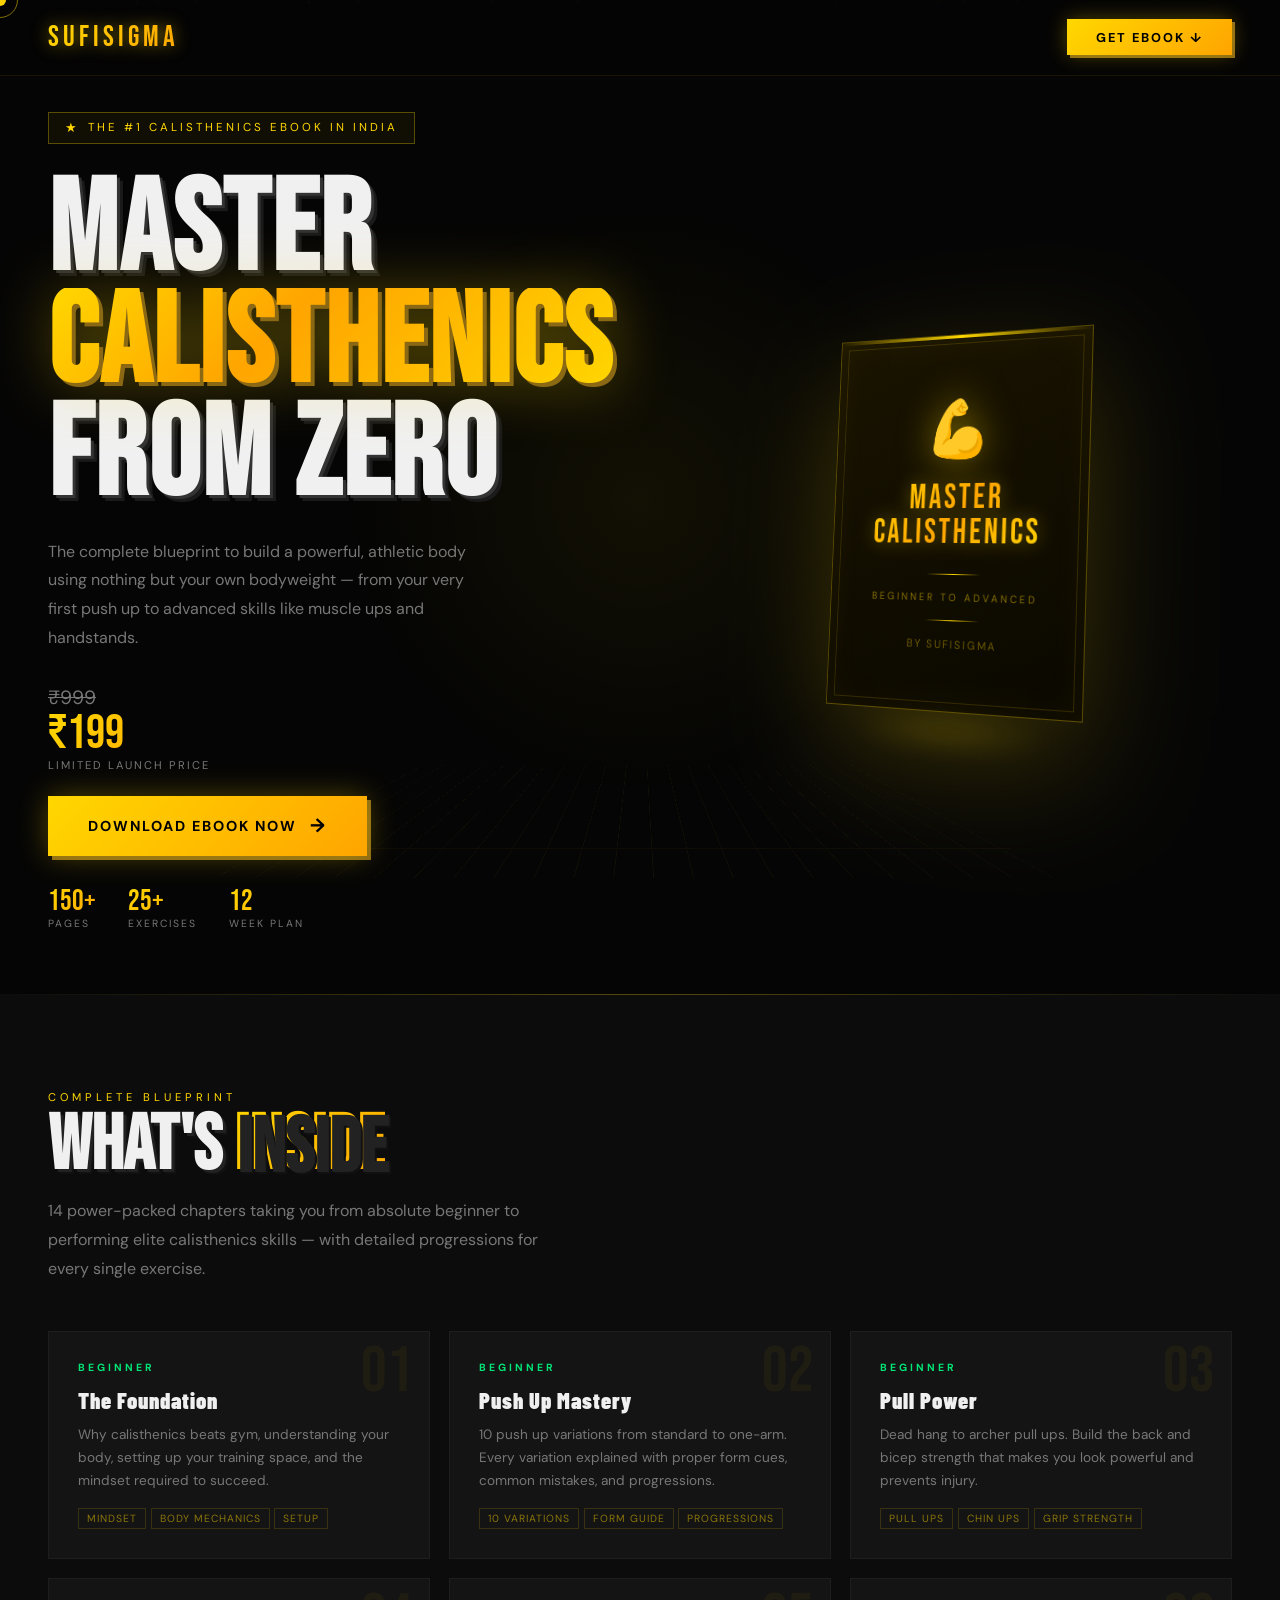
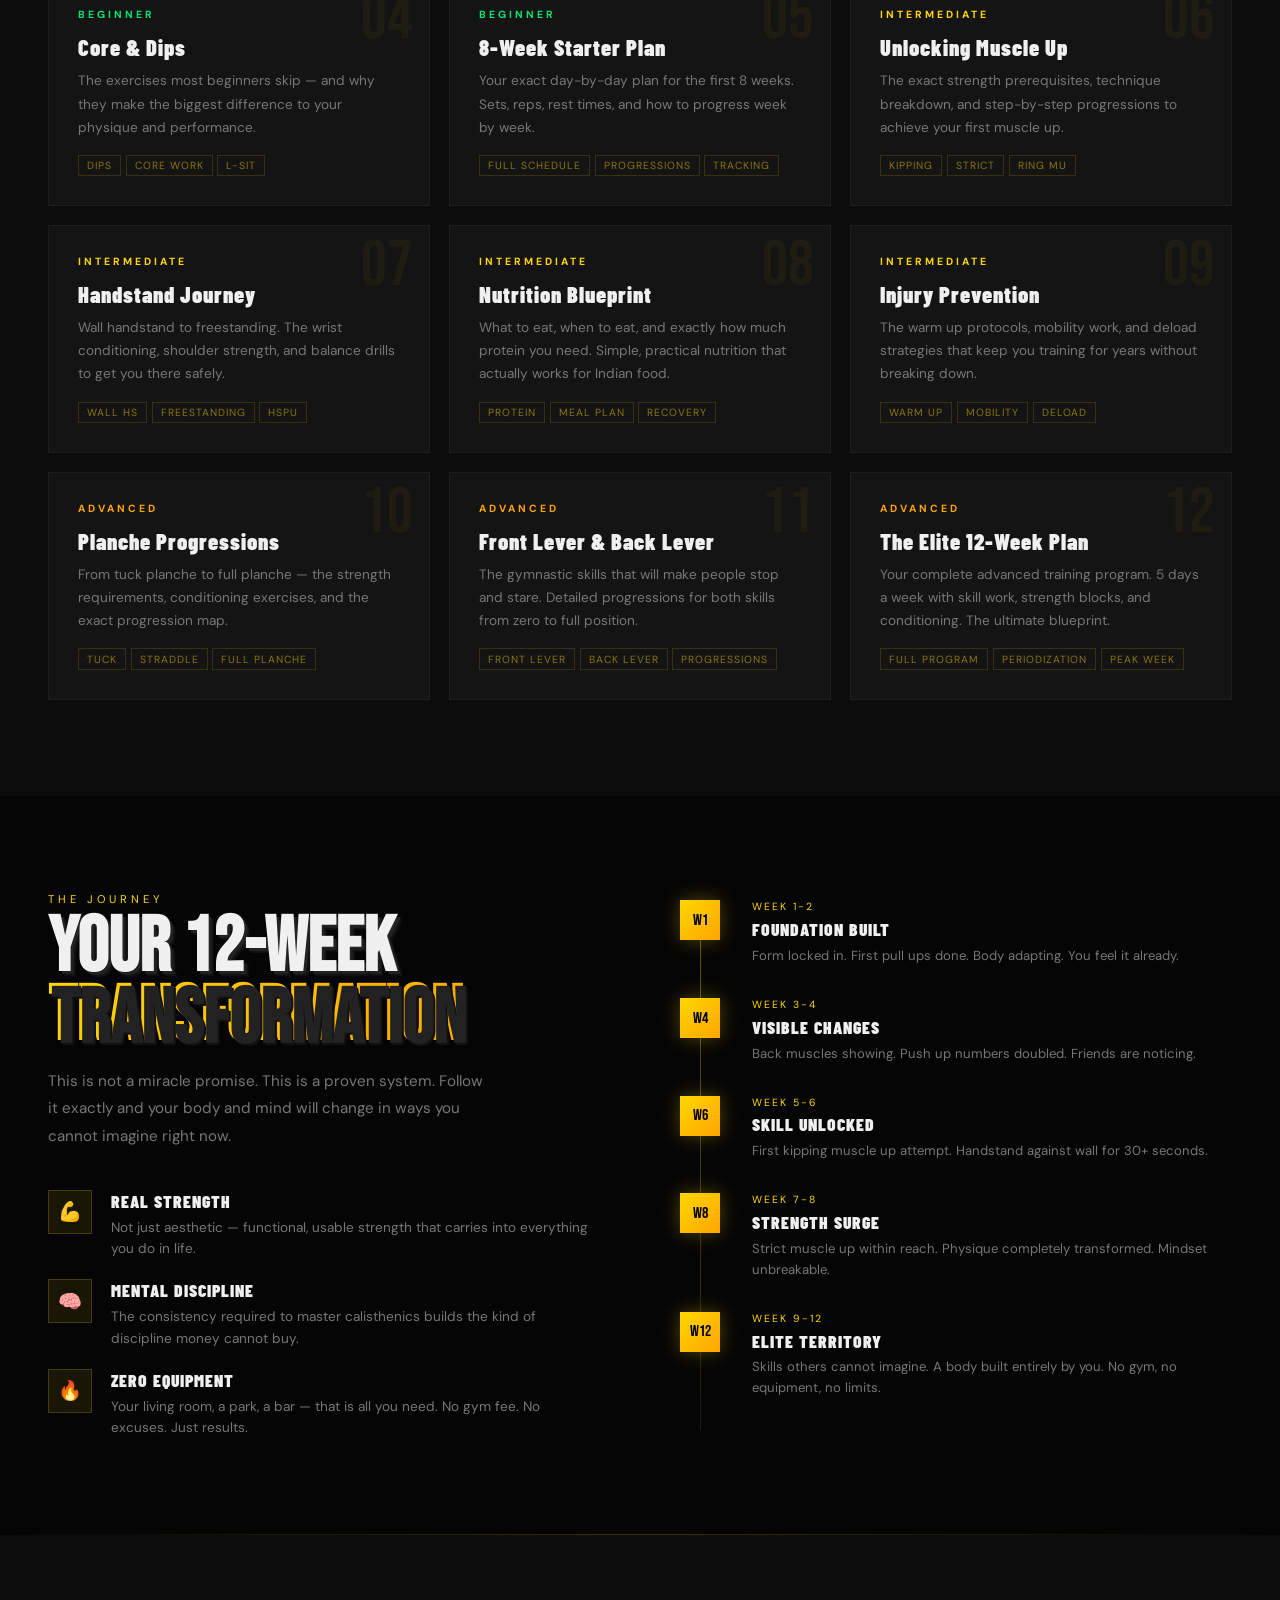
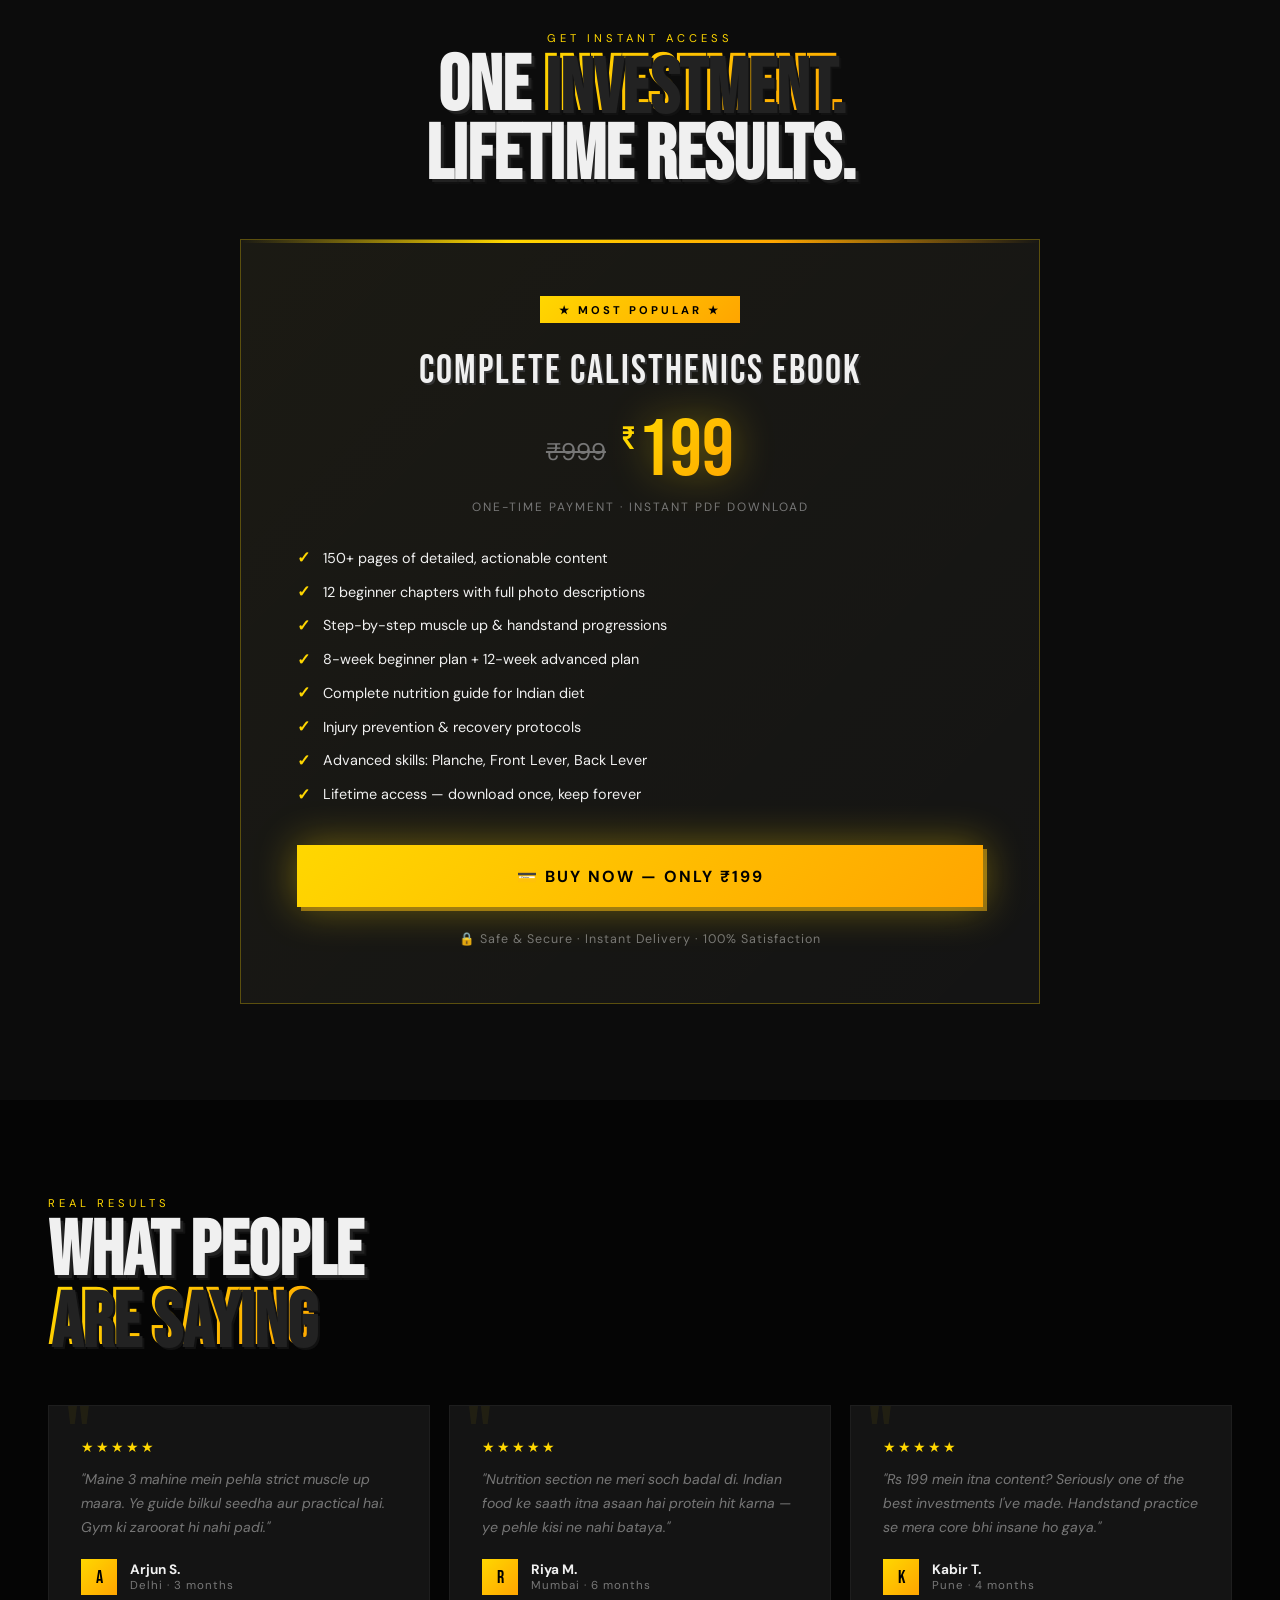
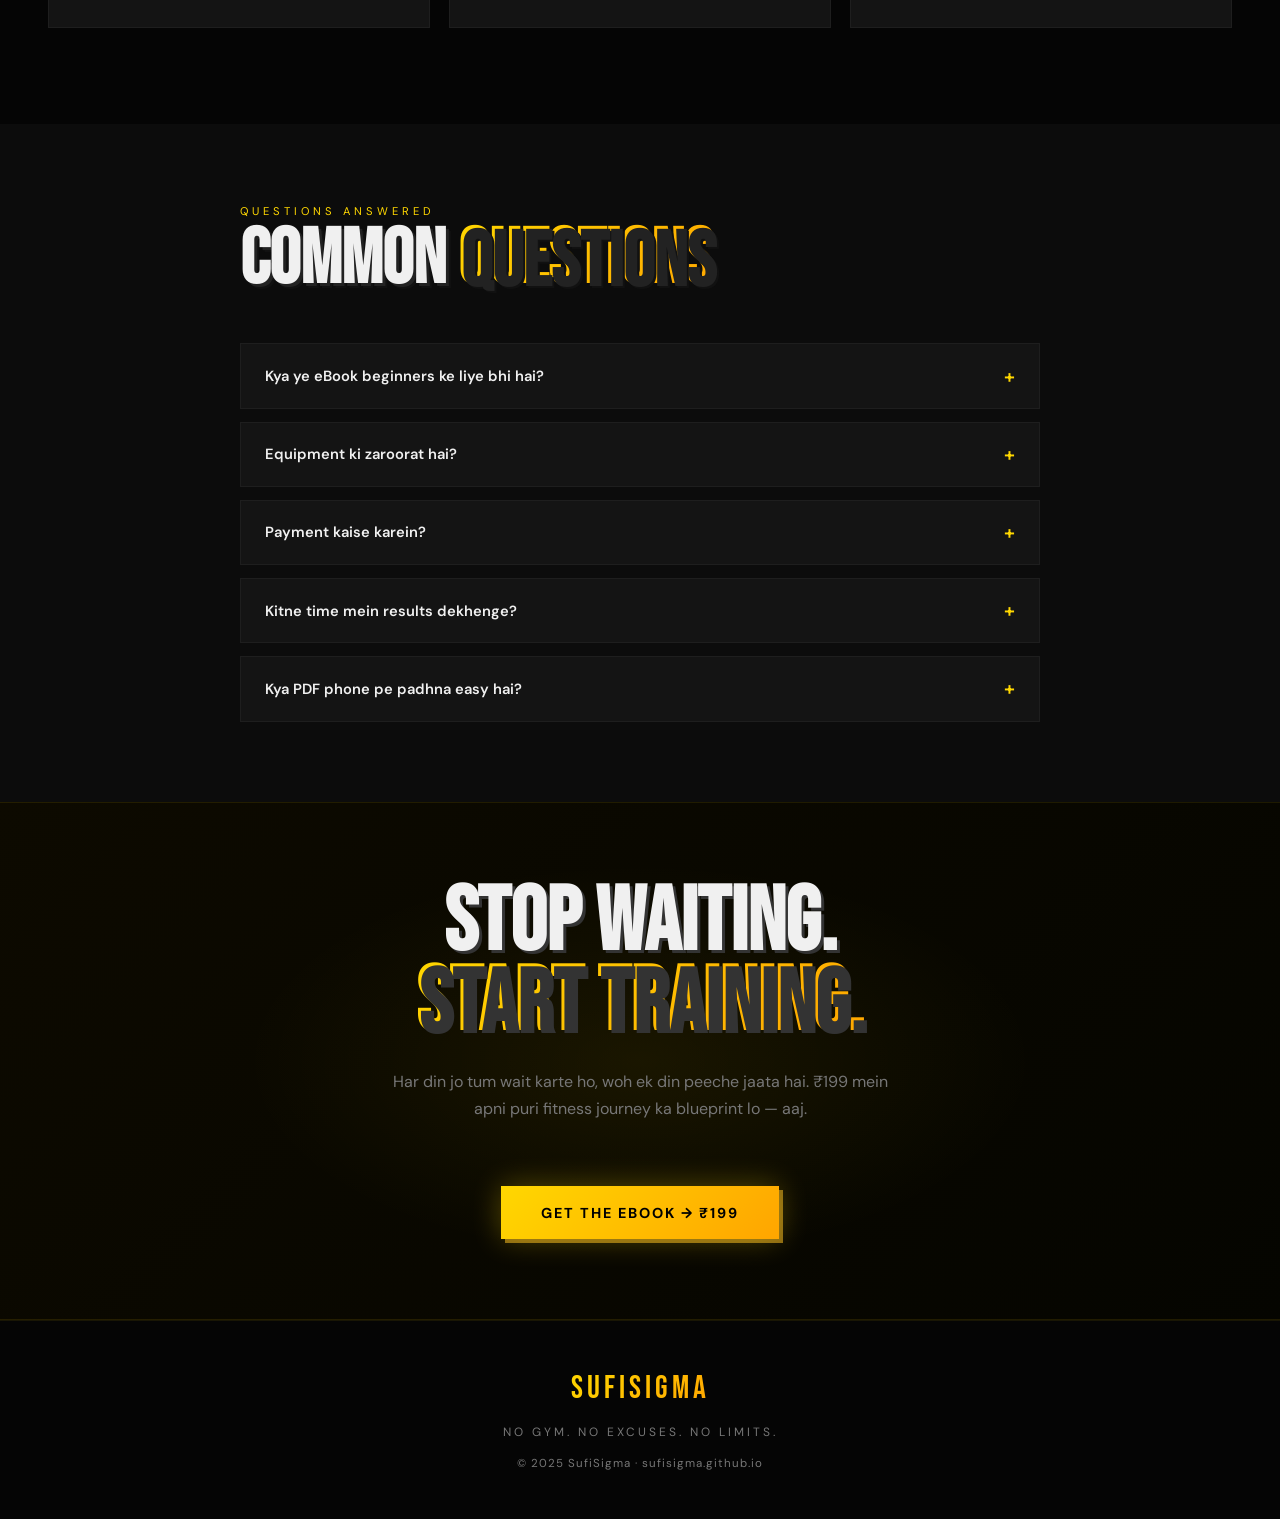
==== commit a6463f46: "Update email address for eBook purchase link Real E-mail dalna hi bhul gya tha" ====
--- a/index.html
+++ b/index.html
@@ -504,7 +504,7 @@
           <li>Advanced skills: Planche, Front Lever, Back Lever</li>
           <li>Lifetime access — download once, keep forever</li>
         </ul>
-        <a href="mailto:sufisigma@gmail.com?subject=eBook Purchase&body=I want to buy the Calisthenics eBook for ₹199. Please send UPI/payment details." class="buy-btn">
+        <a href="mailto:sufisigma0786@gmail.com?subject=eBook Purchase&body=I want to buy the Calisthenics eBook for ₹199. Please send UPI/payment details." class="buy-btn">
           💳 Buy Now — Only ₹199
         </a>
         <div class="buy-guarantee">🔒 Safe & Secure · Instant Delivery · 100% Satisfaction</div>
